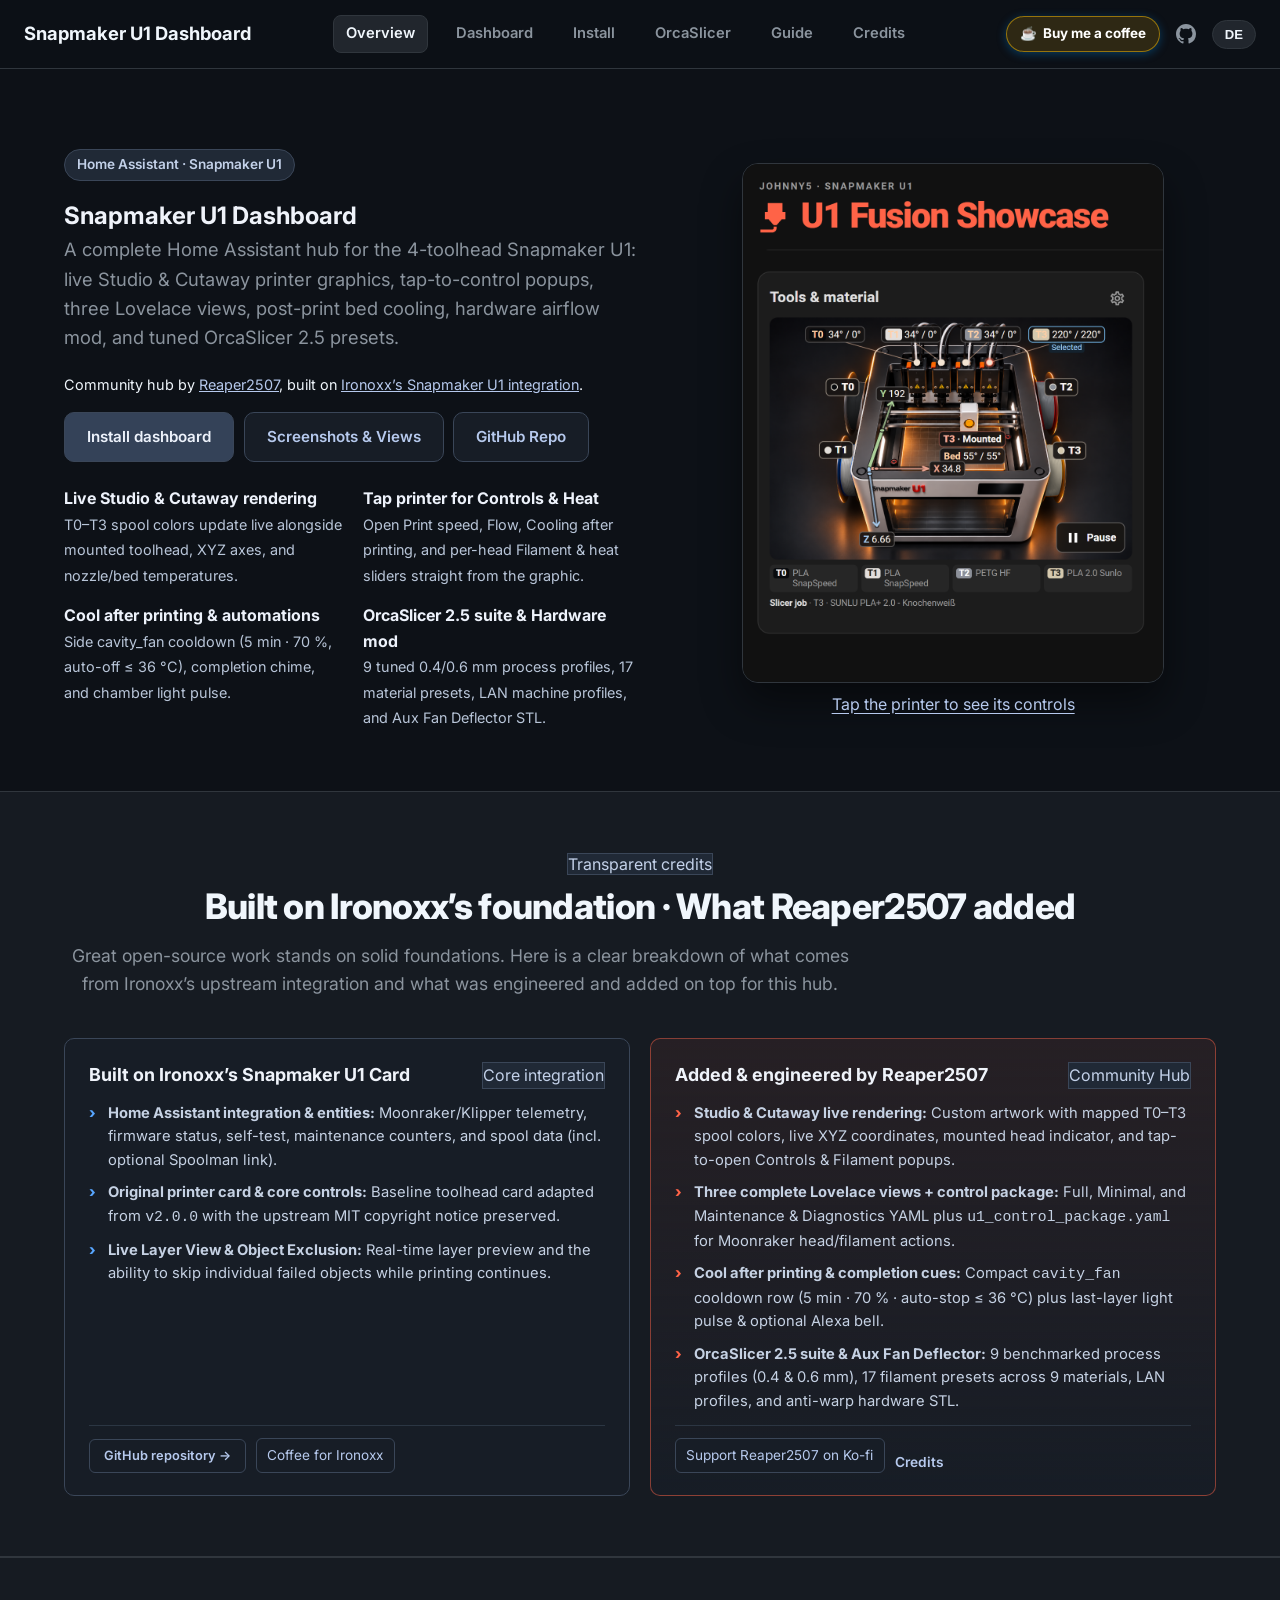
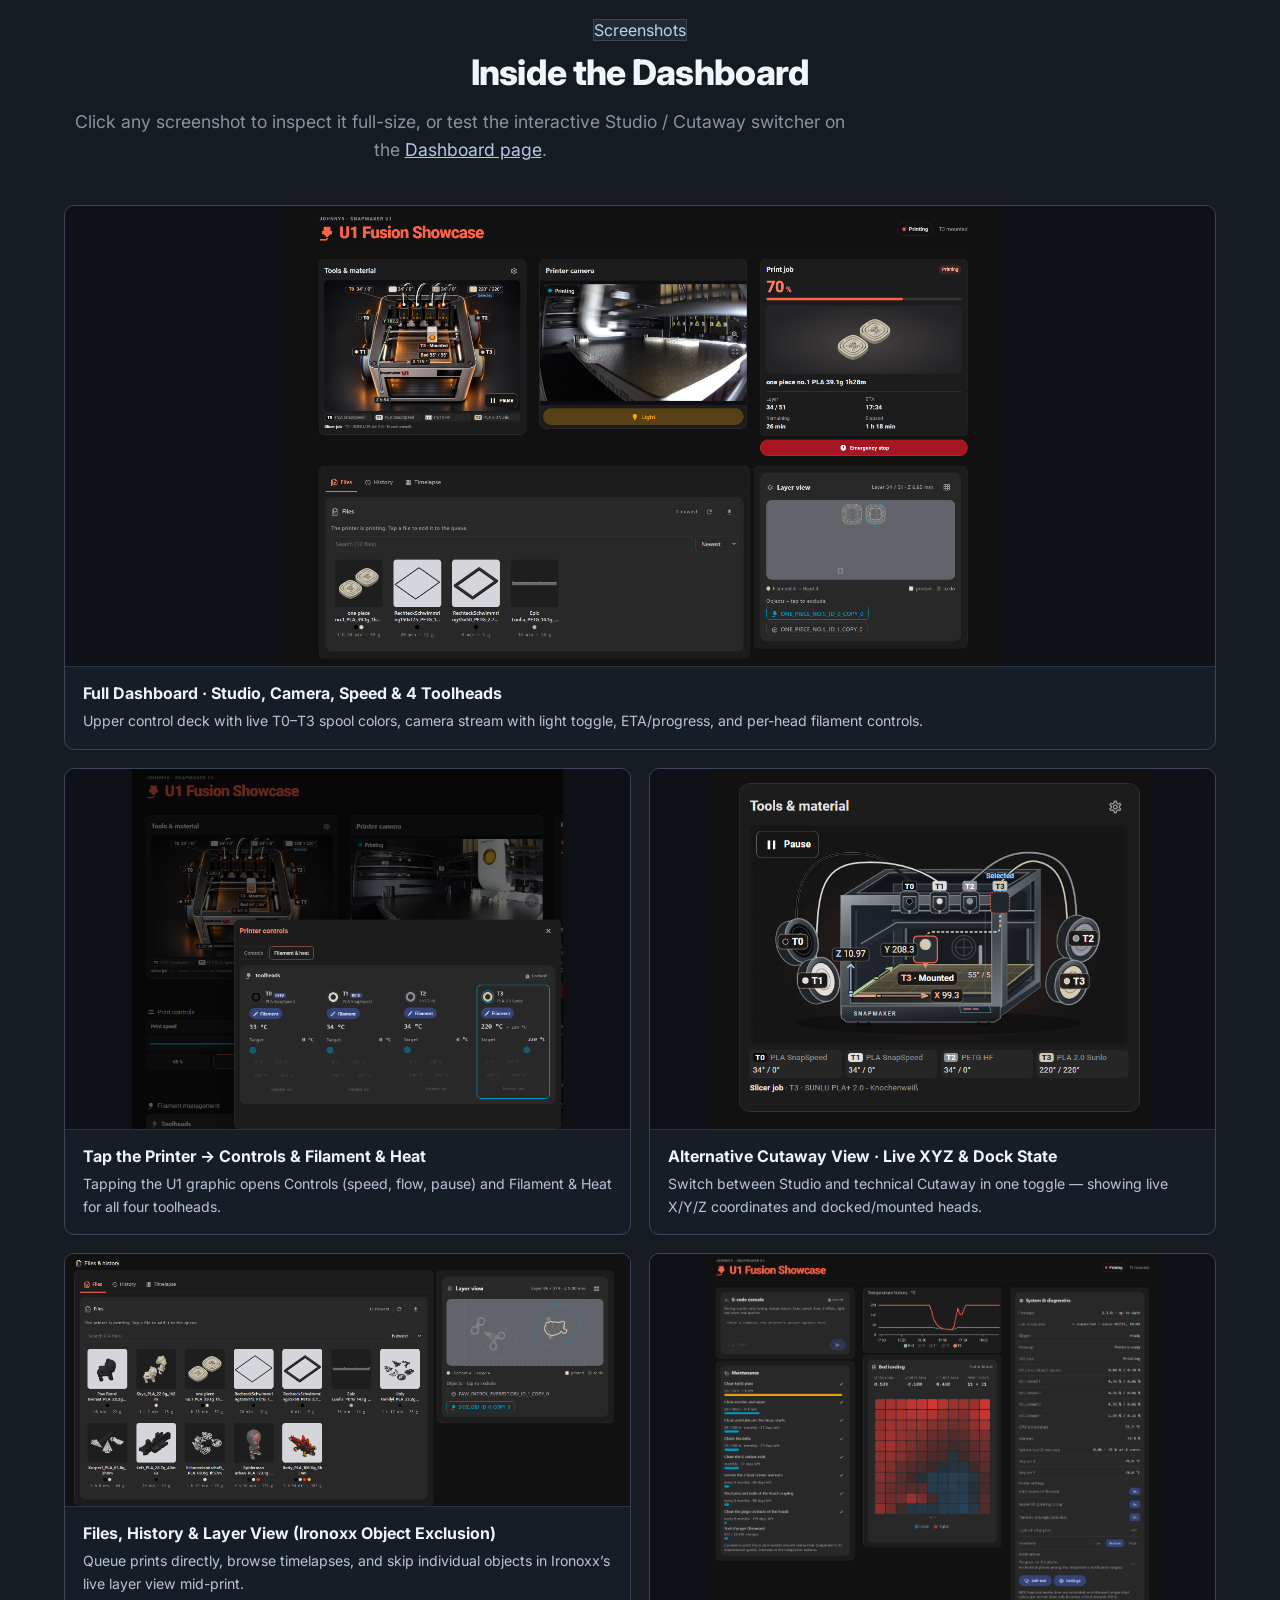
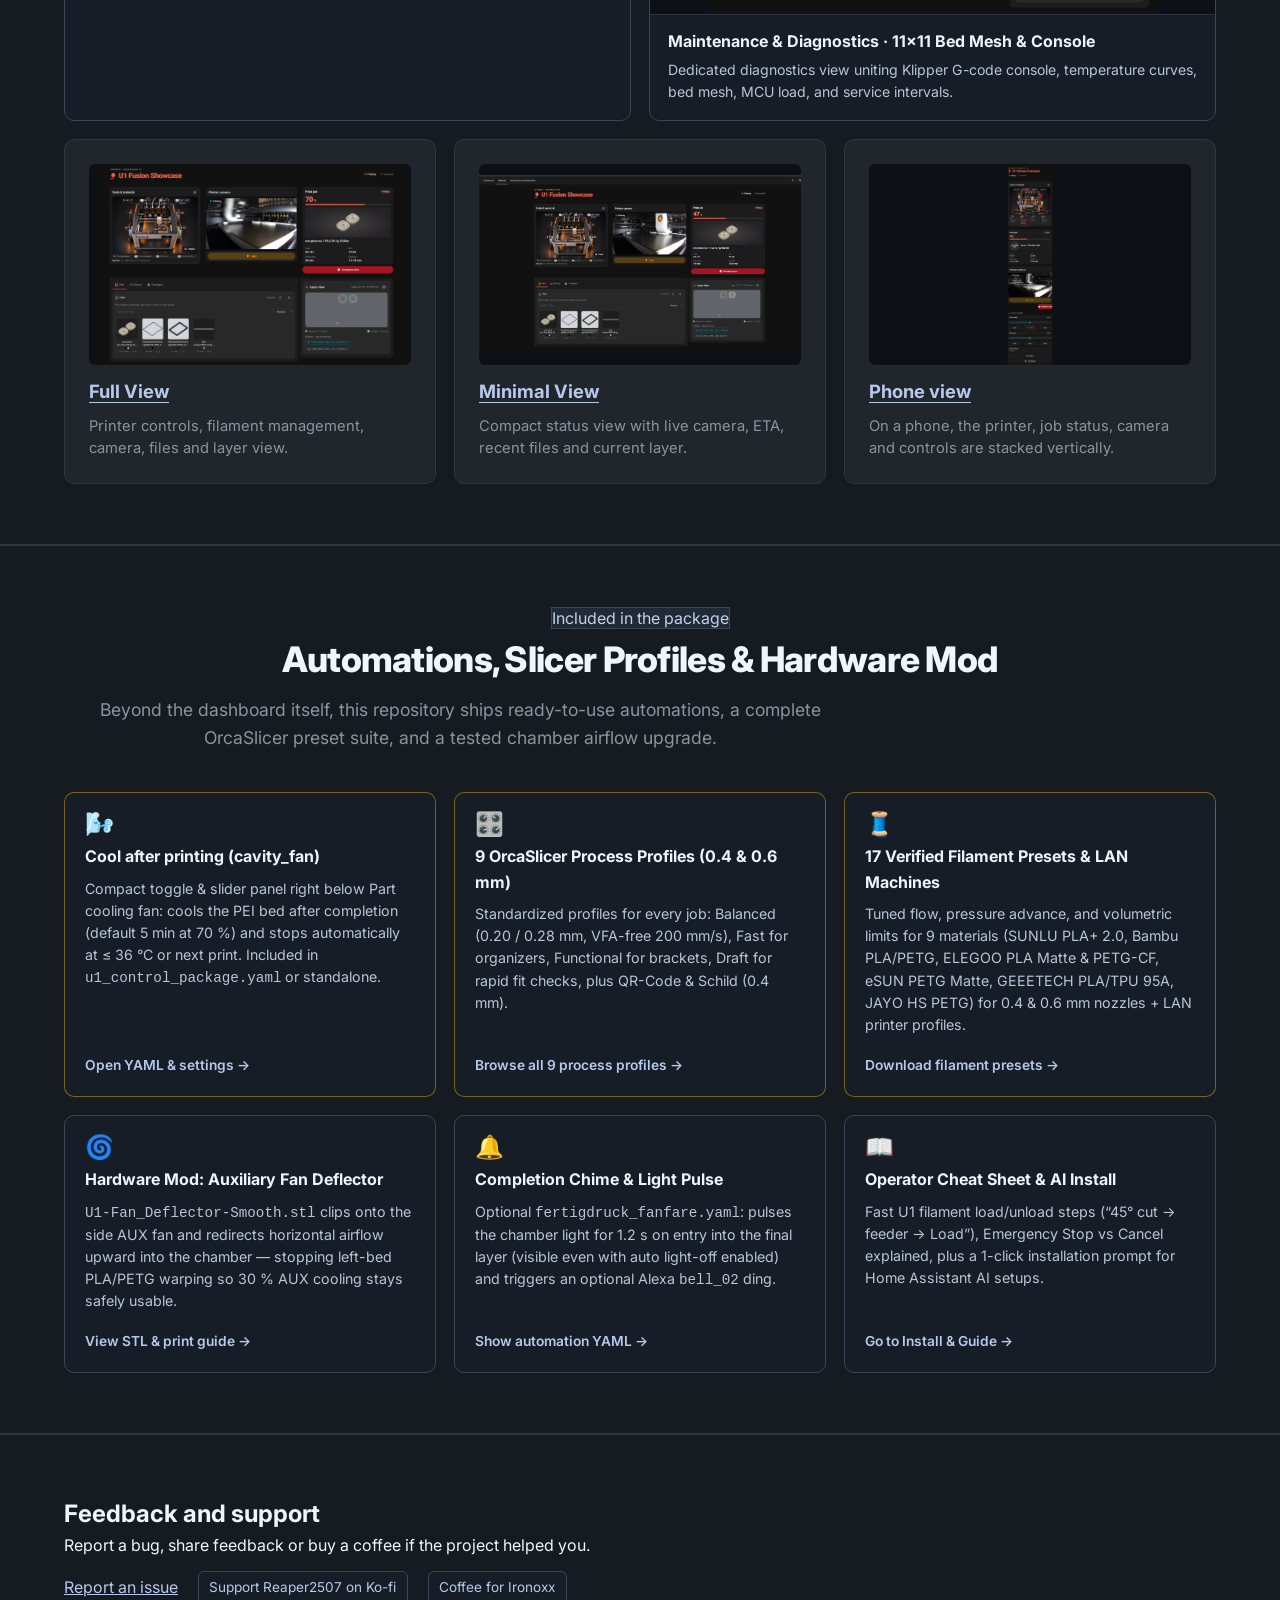
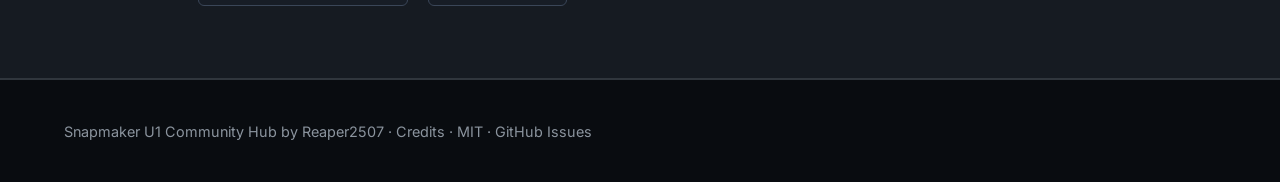
==== docs/index.html @ c051e8d6 "feat(docs): overhaul showcase, prominent Ko-fi header, Ironoxx vs Reaper2507 split and fix OrcaSlice" ====
<!DOCTYPE html>
<html lang="en">
<head>
  <meta charset="UTF-8">
  <meta name="viewport" content="width=device-width, initial-scale=1.0">
  <meta name="google-site-verification" content="NvLJe6eNjYcZNBBzv1bfcO8AF1uNBAiEAWJ6OWgPJjo" />
  <title data-i18n="page-index">Snapmaker U1 Dashboard for Home Assistant · Reaper2507 (snapmaker-u1-homeassistant)</title>
  <meta name="description" content="Snapmaker U1 Home Assistant dashboard, live toolhead telemetry, Cool After Printing, Aux Fan Deflector, installation guide, and tuned OrcaSlicer profiles by Reaper2507 (snapmaker-u1-homeassistant).">
  <meta name="author" content="Reaper2507">
  <link rel="canonical" href="https://reaper2507.github.io/snapmaker-u1-homeassistant/">
  <meta property="og:type" content="website">
  <meta property="og:site_name" content="snapmaker-u1-homeassistant · Reaper2507">
  <meta property="og:title" content="Snapmaker U1 Dashboard for Home Assistant · Reaper2507">
  <meta property="og:description" content="Snapmaker U1 Home Assistant Community Hub by Reaper2507: Studio &amp; Cutaway live rendering, 3 Lovelace views, post-print bed cooling, hardware mod, and 26 tuned OrcaSlicer presets.">
  <meta property="og:url" content="https://reaper2507.github.io/snapmaker-u1-homeassistant/">
  <meta property="og:image" content="https://reaper2507.github.io/snapmaker-u1-homeassistant/assets/studio-dashboard.png">
  <script type="application/ld+json">
  {
    "@context": "https://schema.org",
    "@type": "SoftwareSourceCode",
    "name": "snapmaker-u1-homeassistant",
    "alternateName": "Snapmaker U1 Dashboard for Home Assistant",
    "description": "Snapmaker U1 Home Assistant Community Hub featuring a multi-toolhead dashboard, live telemetry, post-print bed cooling, hardware mod, and tuned OrcaSlicer profiles.",
    "url": "https://reaper2507.github.io/snapmaker-u1-homeassistant/",
    "codeRepository": "https://github.com/Reaper2507/snapmaker-u1-homeassistant",
    "license": "https://github.com/Reaper2507/snapmaker-u1-homeassistant/blob/main/LICENSE",
    "author": {
      "@type": "Person",
      "name": "Reaper2507",
      "url": "https://github.com/Reaper2507"
    },
    "keywords": ["Snapmaker U1", "Home Assistant", "Reaper2507", "snapmaker-u1-homeassistant", "OrcaSlicer", "Lovelace", "Cool After Printing"]
  }
  </script>
  <link rel="stylesheet" href="styles.css?v=20261111_01">
  <link rel="preconnect" href="https://fonts.googleapis.com">
  <link rel="preconnect" href="https://fonts.gstatic.com" crossorigin>
  <link href="https://fonts.googleapis.com/css2?family=Inter:wght@400;500;600;700;800&family=JetBrains+Mono:wght@400;600&display=swap" rel="stylesheet">
</head>
<body>
  <a href="#main-content" class="skip-link" data-i18n="skip-main">Skip to content</a>

  <header class="site-header">
    <div class="container header-container">
      <a href="index.html" class="brand">
        <span class="brand-text">Snapmaker U1 Dashboard</span>
      </a>
      <nav class="nav-links" aria-label="Main navigation">
        <a href="index.html" class="nav-link active" data-i18n="nav-home" aria-current="page">Overview</a>
        <a href="homeassistant.html" class="nav-link" data-i18n="nav-ha">Dashboard</a>
        <a href="install.html" class="nav-link" data-i18n="nav-install">Install</a>
        <a href="orcaslicer.html" class="nav-link" data-i18n="nav-orcaslicer">OrcaSlicer</a>
        <a href="guide.html" class="nav-link" data-i18n="nav-guide">Guide</a>
        <a href="credits.html" class="nav-link" data-i18n="nav-credits">Credits</a>
      </nav>
      <div class="header-actions">
        <a href="https://ko-fi.com/Reaper2507" target="_blank" rel="noopener noreferrer" class="header-coffee-btn" title="Support Reaper2507 on Ko-fi">
          <span aria-hidden="true">☕</span>
          <span data-i18n="header-coffee">Buy me a coffee</span>
        </a>
        <a href="https://github.com/Reaper2507/snapmaker-u1-homeassistant" target="_blank" rel="noopener noreferrer" class="github-link" aria-label="GitHub repository" title="GitHub Repo">
          <svg width="20" height="20" viewBox="0 0 24 24" fill="currentColor"><path d="M12 0C5.37 0 0 5.37 0 12c0 5.31 3.435 9.795 8.205 11.385.6.105.825-.255.825-.57 0-.285-.015-1.23-.015-2.235-3.015.555-3.795-.735-4.035-1.41-.135-.345-.72-1.41-1.23-1.695-.42-.225-1.02-.78-.015-.795.945-.015 1.62.87 1.845 1.23 1.08 1.815 2.805 1.305 3.495.99.105-.78.42-1.305.765-1.605-2.67-.3-5.46-1.335-5.46-5.925 0-1.305.465-2.385 1.23-3.225-.12-.3-.54-1.53.12-3.18 0 0 1.005-.315 3.3 1.23.96-.27 1.98-.405 3-.405s2.04.135 3 .405c2.295-1.56 3.3-1.23 3.3-1.23.66 1.65.24 2.88.12 3.18.765.84 1.23 1.905 1.23 3.225 0 4.605-2.805 5.625-5.475 5.925.435.375.81 1.095.81 2.22 0 1.605-.015 2.895-.015 3.3 0 .315.225.69.825.57A12.02 12.02 0 0024 12c0-6.63-5.37-12-12-12z"/></svg>
        </a>
        <button type="button" id="lang-toggle" aria-label="Auf Deutsch wechseln" class="lang-switch-btn" title="Sprache wechseln / Switch Language">
          <span id="current-lang-text">DE</span>
        </button>
      </div>
    </div>
  </header>

  <main id="main-content" tabindex="-1">

    <!-- Compact Hub Hero -->
    <section class="hero-section">
      <div class="container hero-container">
        <div class="hero-content">
          <div class="pill-badge" data-i18n="hero-badge">Home Assistant · Snapmaker U1</div>
          <h1 data-i18n="hero-title-hub">Snapmaker U1 Dashboard</h1>
          <p class="hero-lead" data-i18n="hero-lead-hub">A complete Home Assistant hub for the 4-toolhead Snapmaker U1: live Studio &amp; Cutaway printer graphics, tap-to-control popups, three Lovelace views, post-print bed cooling, hardware airflow mod, and tuned OrcaSlicer 2.5 presets.</p>
          <p class="dashboard-credit" data-i18n="main-credit">Community hub by <a href="https://github.com/Reaper2507" target="_blank" rel="noopener noreferrer">Reaper2507</a>, built on <a href="https://github.com/Ironoxx/ha-snapmaker-u1-card" target="_blank" rel="noopener noreferrer">Ironoxx’s Snapmaker U1 integration</a>.</p>
          <div class="hero-actions">
            <a data-i18n="install-cta" href="install.html" class="btn btn-primary">Install dashboard</a>
            <a data-i18n="dash-cta" href="#showcase" class="btn btn-secondary">Screenshots &amp; Views</a>
            <a href="https://github.com/Reaper2507/snapmaker-u1-homeassistant" target="_blank" rel="noopener noreferrer" class="btn btn-secondary">GitHub Repo</a>
          </div>
        </div>

        <div class="hero-image">
          <a href="assets/printer-controls.png" class="controls-preview-trigger" aria-haspopup="dialog">
            <img src="assets/studio-card.png" alt="Studio view of the Snapmaker U1 showing the four filament spool positions, tool temperatures and axes" class="preview-card studio-hero-card">
            <span data-i18n="controls-preview-open" class="controls-preview-label">Tap the printer to see its controls</span>
          </a>
        </div>

        <ul class="hero-features" aria-label="Dashboard highlights">
          <li>
            <strong data-i18n="home-feature-filament-title">Live Studio &amp; Cutaway rendering</strong>
            <span data-i18n="home-feature-filament-desc">T0–T3 spool colors update live alongside mounted toolhead, XYZ axes, and nozzle/bed temperatures.</span>
          </li>
          <li>
            <strong data-i18n="home-feature-heat-title">Tap printer for Controls &amp; Heat</strong>
            <span data-i18n="home-feature-heat-desc">Open Print speed, Flow, Cooling after printing, and per-head Filament &amp; heat sliders straight from the graphic.</span>
          </li>
          <li>
            <strong data-i18n="home-feature-printing-title">Cool after printing &amp; automations</strong>
            <span data-i18n="home-feature-printing-desc">Side cavity_fan cooldown (5 min · 70 %, auto-off ≤ 36 °C), completion chime, and chamber light pulse.</span>
          </li>
          <li>
            <strong data-i18n="home-feature-maintenance-title">OrcaSlicer 2.5 suite &amp; Hardware mod</strong>
            <span data-i18n="home-feature-maintenance-desc">9 tuned 0.4/0.6 mm process profiles, 17 material presets, LAN machine profiles, and Aux Fan Deflector STL.</span>
          </li>
        </ul>
      </div>
    </section>

    <!-- Clear Credit Split: Built on Ironoxx vs What I Added -->
    <section class="features-section" id="built-on">
      <div class="container">
        <div class="section-header">
          <span class="badge-tag" data-i18n="split-badge">Transparent credits</span>
          <h2 data-i18n="split-title">Built on Ironoxx’s foundation · What Reaper2507 added</h2>
          <p class="section-intro" data-i18n="split-intro">Great open-source work stands on solid foundations. Here is a clear breakdown of what comes from Ironoxx’s upstream integration and what was engineered and added on top for this hub.</p>
        </div>

        <div class="split-credit-grid">
          <!-- Left: Ironoxx -->
          <article class="split-card ironoxx-card">
            <div class="split-card-header">
              <h3 data-i18n="split-iron-title">Built on Ironoxx’s Snapmaker U1 Card</h3>
              <span class="badge-tag" data-i18n="credit-primary">Core integration</span>
            </div>
            <ul class="split-list">
              <li data-i18n="split-iron-1"><strong>Home Assistant integration &amp; entities:</strong> Moonraker/Klipper telemetry, firmware status, self-test, maintenance counters, and spool data (incl. optional Spoolman link).</li>
              <li data-i18n="split-iron-2"><strong>Original printer card &amp; core controls:</strong> Baseline toolhead card adapted from <code>v2.0.0</code> with the upstream MIT copyright notice preserved.</li>
              <li data-i18n="split-iron-3"><strong>Live Layer View &amp; Object Exclusion:</strong> Real-time layer preview and the ability to skip individual failed objects while printing continues.</li>
            </ul>
            <div class="split-card-actions">
              <a href="https://github.com/Ironoxx/ha-snapmaker-u1-card" target="_blank" rel="noopener noreferrer" class="btn btn-secondary btn-sm" data-i18n="link-repo">GitHub repository →</a>
              <a href="https://ko-fi.com/ironoxx" target="_blank" rel="noopener noreferrer" class="coffee-link" data-i18n="coffee-ironoxx">☕ Coffee for Ironoxx</a>
            </div>
          </article>

          <!-- Right: Reaper2507 -->
          <article class="split-card reaper-card">
            <div class="split-card-header">
              <h3 data-i18n="split-reaper-title">Added &amp; engineered by Reaper2507</h3>
              <span class="badge-tag" data-i18n="split-reaper-badge">Community Hub</span>
            </div>
            <ul class="split-list">
              <li data-i18n="split-reaper-1"><strong>Studio &amp; Cutaway live rendering:</strong> Custom artwork with mapped T0–T3 spool colors, live XYZ coordinates, mounted head indicator, and tap-to-open Controls &amp; Filament popups.</li>
              <li data-i18n="split-reaper-2"><strong>Three complete Lovelace views + control package:</strong> Full, Minimal, and Maintenance &amp; Diagnostics YAML plus <code>u1_control_package.yaml</code> for Moonraker head/filament actions.</li>
              <li data-i18n="split-reaper-3"><strong>Cool after printing &amp; completion cues:</strong> Compact <code>cavity_fan</code> cooldown row (5 min · 70 % · auto-stop ≤ 36 °C) plus last-layer light pulse &amp; optional Alexa bell.</li>
              <li data-i18n="split-reaper-4"><strong>OrcaSlicer 2.5 suite &amp; Aux Fan Deflector:</strong> 9 benchmarked process profiles (0.4 &amp; 0.6 mm), 17 filament presets across 9 materials, LAN profiles, and anti-warp hardware STL.</li>
            </ul>
            <div class="split-card-actions">
              <a href="https://ko-fi.com/Reaper2507" target="_blank" rel="noopener noreferrer" class="coffee-link" data-i18n="coffee-maintainer">☕ Support Reaper2507 on Ko-fi</a>
              <a href="credits.html" class="extra-card-link" data-i18n="nav-credits">Full credits →</a>
            </div>
          </article>
        </div>
      </div>
    </section>

    <!-- Visual Showcase Gallery (click any image to zoom) -->
    <section class="features-section" id="showcase">
      <div class="container">
        <div class="section-header">
          <span class="badge-tag" data-i18n="gallery-badge">Screenshots</span>
          <h2 data-i18n="showcase-title">Inside the Dashboard</h2>
          <p class="section-intro" data-i18n="showcase-intro">Click any screenshot to inspect it full-size, or test the interactive Studio / Cutaway switcher on the <a href="homeassistant.html#telemetry">Dashboard page</a>.</p>
        </div>

        <div class="showcase-grid">
          <!-- Wide Full Dashboard -->
          <article class="showcase-card showcase-wide">
            <button type="button" class="showcase-thumb-btn" data-lightbox-src="assets/studio-dashboard.png" data-lightbox-title="Full Studio Dashboard" data-i18n-title="sc-full-title">
              <img src="assets/studio-dashboard.png" alt="Full Snapmaker U1 Home Assistant dashboard showing Studio view, camera, progress, speed/flow and all 4 toolheads" loading="lazy">
            </button>
            <div class="showcase-card-body">
              <h3 data-i18n="sc-full-title">Full Dashboard · Studio, Camera, Speed &amp; 4 Toolheads</h3>
              <p data-i18n="sc-full-desc">Upper control deck with live T0–T3 spool colors, camera stream with light toggle, ETA/progress, and per-head filament controls.</p>
            </div>
          </article>

          <!-- Tap Printer: Filament & Heat Popup -->
          <article class="showcase-card">
            <button type="button" class="showcase-thumb-btn" data-lightbox-src="assets/printer-controls-filament-heat.png" data-lightbox-title="Filament &amp; Heat popup">
              <img src="assets/printer-controls-filament-heat.png" alt="Filament and heat dialog opened by tapping the printer card" loading="lazy">
            </button>
            <div class="showcase-card-body">
              <h3 data-i18n="sc-heat-title">Tap the Printer → Controls &amp; Filament &amp; Heat</h3>
              <p data-i18n="sc-heat-desc">Tapping the U1 graphic opens Controls (speed, flow, pause) and Filament &amp; Heat for all four toolheads.</p>
            </div>
          </article>

          <!-- Cutaway Live Mode -->
          <article class="showcase-card">
            <button type="button" class="showcase-thumb-btn" data-lightbox-src="assets/tools-material-cutaway-printing.png" data-lightbox-title="Cutaway live axes mode">
              <img src="assets/tools-material-cutaway-printing.png" alt="Cutaway telemetry mode with wireframe axes X, Y, Z and mounted T3 indicator" loading="lazy">
            </button>
            <div class="showcase-card-body">
              <h3 data-i18n="sc-cutaway-title">Alternative Cutaway View · Live XYZ &amp; Dock State</h3>
              <p data-i18n="sc-cutaway-desc">Switch between Studio and technical Cutaway in one toggle — showing live X/Y/Z coordinates and docked/mounted heads.</p>
            </div>
          </article>

          <!-- Files & Layer View -->
          <article class="showcase-card">
            <button type="button" class="showcase-thumb-btn" data-lightbox-src="assets/dashboard-full-files.png" data-lightbox-title="Files, History &amp; Object Exclusion">
              <img src="assets/dashboard-full-files.png" alt="Lower dashboard showing print files, history, timelapse and Ironoxx layer view with object exclusion" loading="lazy">
            </button>
            <div class="showcase-card-body">
              <h3 data-i18n="sc-files-title">Files, History &amp; Layer View (Ironoxx Object Exclusion)</h3>
              <p data-i18n="sc-files-desc">Queue prints directly, browse timelapses, and skip individual objects in Ironoxx’s live layer view mid-print.</p>
            </div>
          </article>

          <!-- Maintenance & Bed Mesh -->
          <article class="showcase-card">
            <button type="button" class="showcase-thumb-btn" data-lightbox-src="assets/maintenance-detail.png" data-lightbox-title="Maintenance &amp; Diagnostics View">
              <img src="assets/maintenance-detail.png" alt="Maintenance view with 11x11 bed leveling mesh, Klipper console, temperature history and service intervals" loading="lazy">
            </button>
            <div class="showcase-card-body">
              <h3 data-i18n="sc-maint-title">Maintenance &amp; Diagnostics · 11×11 Bed Mesh &amp; Console</h3>
              <p data-i18n="sc-maint-desc">Dedicated diagnostics view uniting Klipper G-code console, temperature curves, bed mesh, MCU load, and service intervals.</p>
            </div>
          </article>
        </div>

        <!-- 3 Views quick row -->
        <div class="views-grid-3">
          <article class="feature-card">
            <a class="dashboard-view-link" href="homeassistant.html#showcase">
              <img src="assets/studio-dashboard.png" alt="Full dashboard view" loading="lazy">
              <h3 data-i18n="home-view-dashboard">Full View</h3>
            </a>
            <p data-i18n="home-view-dashboard-desc">Printer controls, filament management, camera, files and layer view.</p>
          </article>
          <article class="feature-card">
            <a class="dashboard-view-link" href="homeassistant.html?view=minimal#showcase">
              <img src="assets/minimal-printing.png" alt="Minimal dashboard view" loading="lazy">
              <h3 data-i18n="home-view-minimal">Minimal View</h3>
            </a>
            <p data-i18n="home-view-minimal-desc">Compact status view with live camera, ETA, recent files and current layer.</p>
          </article>
          <article class="feature-card">
            <a class="dashboard-view-link" href="homeassistant.html?view=mobile#showcase">
              <img src="assets/dashboard-mobile.jpg" alt="Mobile layout" loading="lazy">
              <h3 data-i18n="tab-mobile">Phone View</h3>
            </a>
            <p data-i18n="gallery-phone-note">Clean vertical stack for checking progress and pausing on the go.</p>
          </article>
        </div>
      </div>
    </section>

    <!-- Everything Included in the Hub (Reaper2507 Additions Showcase) -->
    <section class="features-section" id="extras">
      <div class="container">
        <div class="section-header">
          <span class="badge-tag" data-i18n="extras-badge">Included in the package</span>
          <h2 data-i18n="extras-title">Automations, Slicer Profiles &amp; Hardware Mod</h2>
          <p class="section-intro" data-i18n="extras-intro">Beyond the dashboard itself, this repository ships ready-to-use automations, a complete OrcaSlicer preset suite, and a tested chamber airflow upgrade.</p>
        </div>

        <div class="extras-showcase-grid">
          <article class="extra-feature-card extra-highlight">
            <div class="extra-card-icon">🌬️</div>
            <h3 data-i18n="ex-cool-title">Cool after printing (cavity_fan)</h3>
            <p data-i18n="ex-cool-desc">Compact toggle &amp; slider panel right below Part cooling fan: cools the PEI bed after completion (default 5 min at 70 %) and stops automatically at ≤ 36 °C or next print. Included in <code>u1_control_package.yaml</code> or standalone.</p>
            <a class="extra-card-link" href="homeassistant.html#cooling" data-i18n="ex-cool-link">Open YAML &amp; settings →</a>
          </article>

          <article class="extra-feature-card extra-highlight">
            <div class="extra-card-icon">🎛️</div>
            <h3 data-i18n="ex-proc-title">9 OrcaSlicer Process Profiles (0.4 &amp; 0.6 mm)</h3>
            <p data-i18n="ex-proc-desc">Standardized profiles for every job: Balanced (0.20 / 0.28 mm, VFA-free 200 mm/s), Fast for organizers, Functional for brackets, Draft for rapid fit checks, plus QR-Code &amp; Schild (0.4 mm).</p>
            <a class="extra-card-link" href="orcaslicer.html#process-profiles" data-i18n="ex-proc-link">Browse all 9 process profiles →</a>
          </article>

          <article class="extra-feature-card extra-highlight">
            <div class="extra-card-icon">🧵</div>
            <h3 data-i18n="ex-fil-title">17 Verified Filament Presets &amp; LAN Machines</h3>
            <p data-i18n="ex-fil-desc">Tuned flow, pressure advance, and volumetric limits for 9 materials (SUNLU PLA+ 2.0, Bambu PLA/PETG, ELEGOO PLA Matte &amp; PETG-CF, eSUN PETG Matte, GEEETECH PLA/TPU 95A, JAYO HS PETG) for 0.4 &amp; 0.6 mm nozzles + LAN printer profiles.</p>
            <a class="extra-card-link" href="orcaslicer.html#filaments" data-i18n="ex-fil-link">Download filament presets →</a>
          </article>

          <article class="extra-feature-card">
            <div class="extra-card-icon">🌀</div>
            <h3 data-i18n="ex-mod-title">Hardware Mod: Auxiliary Fan Deflector</h3>
            <p data-i18n="ex-mod-desc"><code>U1-Fan_Deflector-Smooth.stl</code> clips onto the side AUX fan and redirects horizontal airflow upward into the chamber — stopping left-bed PLA/PETG warping so 30 % AUX cooling stays safely usable.</p>
            <a class="extra-card-link" href="https://github.com/Reaper2507/snapmaker-u1-homeassistant/tree/main/hardware/aux-fan-deflector" target="_blank" rel="noopener noreferrer" data-i18n="ex-mod-link">View STL &amp; print guide →</a>
          </article>

          <article class="extra-feature-card">
            <div class="extra-card-icon">🔔</div>
            <h3 data-i18n="ex-bell-title">Completion Chime &amp; Light Pulse</h3>
            <p data-i18n="ex-bell-desc">Optional <code>fertigdruck_fanfare.yaml</code>: pulses the chamber light for 1.2 s on entry into the final layer (visible even with auto light-off enabled) and triggers an optional Alexa <code>bell_02</code> ding.</p>
            <a class="extra-card-link" href="homeassistant.html#fanfare" data-i18n="ex-bell-link">Show automation YAML →</a>
          </article>

          <article class="extra-feature-card">
            <div class="extra-card-icon">📖</div>
            <h3 data-i18n="ex-guide-title">Operator Cheat Sheet &amp; AI Install</h3>
            <p data-i18n="ex-guide-desc">Fast U1 filament load/unload steps (“45° cut → feeder → Load”), Emergency Stop vs Cancel explained, plus a 1-click installation prompt for Home Assistant AI setups.</p>
            <a class="extra-card-link" href="install.html" data-i18n="ex-guide-link">Go to Install &amp; Guide →</a>
          </article>
        </div>
      </div>
    </section>

    <!-- Feedback & Support -->
    <section class="features-section" id="support">
      <div class="container">
        <h2 data-i18n="support-title">Feedback and support</h2>
        <p data-i18n="support-note">Report a bug, share feedback or buy a coffee if the dashboard or presets saved you time.</p>
        <p class="extra-links">
          <a data-i18n="feedback" href="https://github.com/Reaper2507/snapmaker-u1-homeassistant/issues" target="_blank" rel="noopener noreferrer">Report an issue</a>
          <a class="coffee-link" href="https://ko-fi.com/Reaper2507" target="_blank" rel="noopener noreferrer" data-i18n="coffee-maintainer">☕ Support Reaper2507 on Ko-fi</a>
          <a class="coffee-link" href="https://ko-fi.com/ironoxx" target="_blank" rel="noopener noreferrer" data-i18n="coffee-ironoxx">☕ Coffee for Ironoxx</a>
        </p>
      </div>
    </section>

    <!-- Printer Controls Preview Dialog -->
    <dialog class="controls-preview-dialog" id="controls-preview-dialog" aria-labelledby="controls-preview-title">
      <div class="controls-preview-header">
        <h2 data-i18n="controls-preview-title" id="controls-preview-title">Printer controls</h2>
        <form method="dialog"><button data-i18n="controls-preview-close" class="btn btn-secondary btn-sm">Close</button></form>
      </div>
      <p data-i18n="controls-preview-caption">Screenshot from Home Assistant. Tapping the printer card opens Controls and Filament &amp; heat.</p>
      <img src="assets/printer-controls.png" alt="Printer controls dialog showing print speed, flow and motion locked during printing" loading="lazy">
    </dialog>

    <!-- Generic Screenshot Lightbox Dialog -->
    <dialog class="controls-preview-dialog" id="image-lightbox-dialog" aria-labelledby="image-lightbox-title">
      <div class="controls-preview-header">
        <h2 id="image-lightbox-title">Screenshot</h2>
        <form method="dialog"><button data-i18n="controls-preview-close" class="btn btn-secondary btn-sm">Close</button></form>
      </div>
      <img id="image-lightbox-img" src="" alt="" style="margin-top: 10px;">
    </dialog>
  </main>

  <footer class="site-footer">
    <div class="container footer-content">
      <p>Snapmaker U1 Community Hub by <a href="https://github.com/Reaper2507">Reaper2507</a> · <a href="credits.html" data-i18n="nav-credits">Credits</a> · <a href="https://github.com/Reaper2507/snapmaker-u1-homeassistant/blob/main/LICENSE">MIT</a> · <a href="https://github.com/Reaper2507/snapmaker-u1-homeassistant/issues">GitHub Issues</a></p>
    </div>
  </footer>

  <script src="app.js?v=20261111_01"></script>
</body>
</html>
---- docs/styles.css ----
:root {
  --bg-color: #0d1117;
  --bg-surface: #161b22;
  --bg-card: #21262d;
  --bg-card-hover: #292f39;
  --border-color: #30363d;
  --text-main: #f0f6fc;
  --text-muted: #8b949e;
  --accent-primary: #ff6347;
  --accent-primary-hover: #ff7860;
  --accent-coffee: #ffc107;
  --accent-coffee-hover: #ffca2c;
  --accent-blue: #58a6ff;
  --radius-sm: 6px;
  --radius-md: 10px;
  --radius-lg: 16px;
  --font-sans: 'Inter', -apple-system, BlinkMacSystemFont, "Segoe UI", Roboto, sans-serif;
  --font-mono: 'JetBrains Mono', Consolas, monospace;
}

* {
  box-sizing: border-box;
  margin: 0;
  padding: 0;
}

body {
  background-color: var(--bg-color);
  color: var(--text-main);
  font-family: var(--font-sans);
  line-height: 1.6;
  -webkit-font-smoothing: antialiased;
}

.container {
  max-width: 1200px;
  margin: 0 auto;
  padding: 0 24px;
}

/* Header */
/* Header / Top Navigation */
.site-header {
  position: sticky;
  top: 0;
  z-index: 1000;
  background-color: rgba(13, 17, 23, 0.95);
  backdrop-filter: blur(12px);
  -webkit-backdrop-filter: blur(12px);
  border-bottom: 1px solid #30363d;
  width: 100%;
}

.header-container {
  display: flex;
  align-items: center;
  justify-content: space-between;
  min-height: 68px;
  padding: 10px 24px;
  gap: 16px;
  max-width: 1300px;
  margin: 0 auto;
}

.brand {
  display: flex;
  align-items: center;
  gap: 10px;
  text-decoration: none;
  color: #f0f6fc;
  font-weight: 700;
  font-size: 1.15rem;
  white-space: nowrap !important;
  flex-shrink: 0;
}

.brand-badge {
  background: #ff6347;
  color: #fff;
  font-size: 0.78rem;
  font-weight: 800;
  padding: 3px 8px;
  border-radius: 6px;
  letter-spacing: 0.04em;
  white-space: nowrap !important;
}

.brand-text {
  white-space: nowrap !important;
  font-size: 1.15rem;
}

.nav-links {
  display: flex;
  align-items: center;
  gap: 16px;
  flex-wrap: nowrap;
}

.nav-link {
  color: #8b949e;
  text-decoration: none;
  font-size: 0.92rem;
  font-weight: 600;
  white-space: nowrap !important;
  padding: 6px 12px;
  border-radius: 8px;
  transition: all 0.2s ease;
}

.nav-link:hover {
  color: #f0f6fc;
  background: rgba(255, 255, 255, 0.06);
}

.nav-link.active {
  color: #f0f6fc;
  background: #21262d;
  border: 1px solid #30363d;
}

.github-link {
  display: flex;
  align-items: center;
  color: #8b949e;
  padding: 6px;
  border-radius: 6px;
  transition: color 0.2s ease;
  flex-shrink: 0;
}

.github-link:hover {
  color: #f0f6fc;
}

.lang-switch-btn {
  display: inline-flex;
  align-items: center;
  gap: 6px;
  background: #21262d;
  color: #f0f6fc;
  border: 1px solid #30363d;
  padding: 6px 12px;
  border-radius: 99px;
  font-size: 0.82rem;
  font-weight: 600;
  cursor: pointer;
  white-space: nowrap !important;
  flex-shrink: 0;
  transition: all 0.2s ease;
}

.lang-switch-btn:hover {
  background: #30363d;
  border-color: #58a6ff;
}

.header-coffee-slot {
  display: flex;
  align-items: center;
  flex-shrink: 0;
  margin-left: 6px;
}

.header-kofi-badge {
  display: inline-flex;
  align-items: center;
  transition: transform 0.15s ease, filter 0.15s ease;
  text-decoration: none;
}

.header-kofi-badge:hover {
  transform: translateY(-1px);
  filter: brightness(1.08);
}

.header-kofi-badge img {
  display: block;
  height: 28px;
  width: auto;
  border-radius: 6px;
}

.btn-header-coffee {
  display: inline-flex;
  align-items: center;
  gap: 8px;
  background: #72A4F2;
  color: #0d1117 !important;
  text-decoration: none;
  padding: 6px 14px;
  border-radius: 6px;
  font-size: 0.88rem;
  font-weight: 700;
  white-space: nowrap !important;
  transition: all 0.15s ease;
}

.btn-header-coffee:hover {
  transform: translateY(-1px);
  filter: brightness(1.08);
}

.coffee-cup-icon {
  font-size: 1.1rem;
  line-height: 1;
}

.coffee-text-short {
  display: none;
}

@media (max-width: 1100px) {
  .nav-links {
    gap: 10px;
  }
  .nav-link {
    font-size: 0.86rem;
    padding: 5px 8px;
  }
  .coffee-text-full {
    display: none;
  }
  .coffee-text-short {
    display: inline;
  }
}

@media (max-width: 768px) {
  .header-container {
    flex-wrap: wrap;
    gap: 12px;
    padding: 10px 16px;
  }
  .nav-links {
    width: 100%;
    justify-content: space-between;
    overflow-x: auto;
    padding-bottom: 4px;
  }
}


/* Hero */
.hero-section {
  padding: 80px 0 60px;
}

.hero-container {
  display: grid;
  grid-template-columns: 1.1fr 1fr;
  gap: 48px;
  align-items: center;
}

.pill-badge {
  display: inline-block;
  background: rgba(255, 99, 71, 0.12);
  color: var(--accent-primary);
  border: 1px solid rgba(255, 99, 71, 0.3);
  padding: 4px 12px;
  border-radius: 999px;
  font-size: 0.85rem;
  font-weight: 600;
  margin-bottom: 16px;
}

.hero-title {
  font-size: clamp(2.4rem, 4.5vw, 3.4rem);
  font-weight: 800;
  line-height: 1.15;
  letter-spacing: -0.03em;
  margin-bottom: 20px;
}

.gradient-text {
  background: linear-gradient(135deg, #ff6347, #ff9f43);
  -webkit-background-clip: text;
  -webkit-text-fill-color: transparent;
}

.hero-lead {
  font-size: 1.15rem;
  color: var(--text-muted);
  line-height: 1.6;
  margin-bottom: 32px;
}

.hero-actions {
  display: flex;
  flex-wrap: wrap;
  gap: 14px;
}

.btn {
  display: inline-flex;
  align-items: center;
  gap: 8px;
  padding: 12px 22px;
  border-radius: var(--radius-md);
  font-weight: 600;
  font-size: 0.95rem;
  text-decoration: none;
  cursor: pointer;
  transition: transform 0.15s, background-color 0.2s;
}

.btn:active {
  transform: scale(0.98);
}

.btn-primary {
  background-color: var(--accent-primary);
  color: #fff;
}

.btn-primary:hover {
  background-color: var(--accent-primary-hover);
}

.btn-secondary {
  background-color: var(--bg-card);
  color: var(--text-main);
  border: 1px solid var(--border-color);
}

.btn-secondary:hover {
  background-color: var(--bg-card-hover);
}

.btn-coffee {
  background-color: #0070ba;
  color: #fff;
}

.btn-coffee:hover {
  background-color: #005ea6;
}

.preview-card {
  width: 100%;
  border-radius: var(--radius-lg);
  border: 1px solid var(--border-color);
  box-shadow: 0 20px 40px rgba(0, 0, 0, 0.45);
}

/* Features */
.features-section {
  padding: 60px 0;
  border-top: 1px solid var(--border-color);
  border-bottom: 1px solid var(--border-color);
  background-color: var(--bg-surface);
}

.features-grid {
  display: grid;
  grid-template-columns: repeat(auto-fit, minmax(240px, 1fr));
  gap: 24px;
}

.feature-card {
  background: var(--bg-card);
  padding: 24px;
  border-radius: var(--radius-md);
  border: 1px solid var(--border-color);
}

.feature-icon {
  font-size: 1.8rem;
  margin-bottom: 12px;
}

.feature-card h3 {
  font-size: 1.15rem;
  margin-bottom: 8px;
  font-weight: 700;
}

.feature-card p {
  color: var(--text-muted);
  font-size: 0.92rem;
  line-height: 1.5;
}

/* Gallery / Showcase */
.gallery-section {
  padding: 80px 0;
}

.section-header {
  text-align: center;
  margin-bottom: 40px;
}

.section-header h2 {
  font-size: 2.2rem;
  font-weight: 800;
  letter-spacing: -0.02em;
  margin-bottom: 8px;
}

.section-header p {
  color: var(--text-muted);
  font-size: 1.1rem;
}

.gallery-tabs {
  display: flex;
  justify-content: center;
  flex-wrap: wrap;
  gap: 10px;
  margin-bottom: 30px;
}

.tab-btn {
  background: var(--bg-surface);
  color: var(--text-muted);
  border: 1px solid var(--border-color);
  padding: 10px 18px;
  border-radius: 999px;
  font-weight: 600;
  font-size: 0.9rem;
  cursor: pointer;
  transition: all 0.2s;
}

.tab-content {
  display: none;
}

.tab-content.active {
  display: block;
}

.showcase-frame {
  background: var(--bg-surface);
  border: 1px solid var(--border-color);
  border-radius: var(--radius-lg);
  padding: 16px;
  text-align: center;
  max-width: 1050px;
  margin: 0 auto;
}

.showcase-frame img {
  width: 100%;
  border-radius: var(--radius-md);
  box-shadow: 0 10px 30px rgba(0,0,0,0.3);
}

.mobile-frame {
  max-width: 440px;
}

.caption {
  margin-top: 16px;
  font-size: 0.95rem;
  color: var(--text-muted);
}

/* Slicer Section */
.slicer-section {
  padding: 80px 0;
  background-color: var(--bg-surface);
  border-top: 1px solid var(--border-color);
}

.table-responsive {
  overflow-x: auto;
  border-radius: var(--radius-md);
  border: 1px solid var(--border-color);
  background: var(--bg-card);
  margin-bottom: 30px;
}

.profile-table {
  width: 100%;
  border-collapse: collapse;
  text-align: left;
  font-size: 0.95rem;
}

.profile-table th, .profile-table td {
  padding: 16px 20px;
  border-bottom: 1px solid var(--border-color);
}

.profile-table th {
  background: rgba(0, 0, 0, 0.2);
  color: var(--text-muted);
  font-weight: 600;
}

.btn-sm {
  background: var(--bg-surface);
  color: var(--accent-blue);
  border: 1px solid var(--border-color);
  padding: 6px 14px;
  border-radius: var(--radius-sm);
  font-size: 0.8rem;
  font-weight: 600;
  text-decoration: none;
  display: inline-block;
  transition: background 0.2s;
}

.btn-sm:hover {
  background: var(--bg-card-hover);
  border-color: var(--accent-blue);
}

.callout-box {
  background: var(--bg-card);
  border-left: 4px solid var(--accent-blue);
  padding: 20px 24px;
  border-radius: 0 var(--radius-md) var(--radius-md) 0;
}

.callout-box h4 {
  font-size: 1.05rem;
  margin-bottom: 6px;
}

.callout-box p {
  color: var(--text-muted);
  font-size: 0.95rem;
  margin-bottom: 10px;
}

.callout-box code {
  background: #0d1117;
  padding: 4px 10px;
  border-radius: 4px;
  font-family: var(--font-mono);
  font-size: 0.85rem;
  color: var(--accent-primary);
}

/* Steps */
.install-section {
  padding: 80px 0;
}

.steps-container {
  display: flex;
  flex-direction: column;
  gap: 24px;
  max-width: 850px;
  margin: 0 auto;
}

.step-card {
  display: flex;
  gap: 20px;
  background: var(--bg-surface);
  padding: 24px 28px;
  border-radius: var(--radius-lg);
  border: 1px solid var(--border-color);
}

.step-number {
  flex-shrink: 0;
  width: 44px;
  height: 44px;
  border-radius: 50%;
  background: var(--accent-primary);
  color: #fff;
  font-weight: 800;
  font-size: 1.2rem;
  display: flex;
  align-items: center;
  justify-content: center;
}

.step-body h3 {
  font-size: 1.2rem;
  margin-bottom: 8px;
}

.step-body p {
  color: var(--text-muted);
  font-size: 0.95rem;
  margin-bottom: 14px;
}

.tag-list {
  display: flex;
  flex-wrap: wrap;
  gap: 8px;
  list-style: none;
}

.tag-list li code {
  background: var(--bg-card);
  padding: 5px 10px;
  border-radius: var(--radius-sm);
  font-family: var(--font-mono);
  font-size: 0.85rem;
  color: var(--accent-blue);
  border: 1px solid var(--border-color);
}

.code-pill-list {
  display: flex;
  flex-wrap: wrap;
  gap: 8px;
  margin-bottom: 12px;
}

.code-pill-list span code {
  background: var(--bg-card);
  padding: 5px 12px;
  border-radius: var(--radius-sm);
  font-family: var(--font-mono);
  font-size: 0.85rem;
  border: 1px solid var(--border-color);
}

.sub-text {
  font-size: 0.88rem !important;
  color: var(--text-muted);
}

details {
  background: var(--bg-card);
  border: 1px solid var(--border-color);
  border-radius: var(--radius-md);
  padding: 12px 18px;
  margin-top: 10px;
}

summary {
  cursor: pointer;
  font-weight: 600;
  color: var(--accent-blue);
  outline: none;
}

.details-content {
  margin-top: 14px;
  border-top: 1px solid var(--border-color);
  padding-top: 14px;
}

/* Coffee / Sponsor */
.coffee-section {
  padding: 80px 0;
  background: linear-gradient(180deg, var(--bg-surface) 0%, var(--bg-color) 100%);
  border-top: 1px solid var(--border-color);
  border-bottom: 1px solid var(--border-color);
}

.coffee-card {
  max-width: 680px;
  margin: 0 auto;
  text-align: center;
  background: #0d1117;
  border: 1px solid #30363d;
  padding: 32px 24px;
  border-radius: var(--radius-md);
}

.coffee-icon {
  display: none;
}

.coffee-card h2 {
  font-size: 1.5rem;
  font-weight: 700;
  margin-bottom: 8px;
  color: #f0f6fc;
}

.coffee-lead {
  font-size: 0.95rem;
  color: #8b949e;
  line-height: 1.6;
  margin-bottom: 20px;
}

.btn-coffee-large {
  display: inline-flex;
  align-items: center;
  gap: 8px;
  background: transparent;
  color: #f0f6fc;
  padding: 0;
  border-radius: 6px;
  text-decoration: none;
  transition: transform 0.15s ease, filter 0.15s ease;
}

.btn-coffee-large:hover {
  transform: translateY(-1px);
  filter: brightness(1.08);
}

.coffee-note {
  margin-top: 20px;
  font-size: 0.85rem;
  color: var(--text-muted);
  font-style: italic;
}

/* Credits */
.credits-section {
  padding: 80px 0;
}

.credits-grid {
  display: grid;
  grid-template-columns: repeat(auto-fit, minmax(280px, 1fr));
  gap: 24px;
}

.credit-item {
  background: var(--bg-surface);
  border: 1px solid var(--border-color);
  padding: 24px;
  border-radius: var(--radius-md);
}

.credit-item h4 {
  font-size: 1.1rem;
  margin-bottom: 8px;
}

.credit-item p {
  color: var(--text-muted);
  font-size: 0.9rem;
  line-height: 1.5;
  margin-bottom: 12px;
}

.credit-item a {
  color: var(--accent-blue);
  text-decoration: none;
  font-size: 0.85rem;
  font-weight: 600;
}

.credit-item a:hover {
  text-decoration: underline;
}

/* Footer */
.site-footer {
  border-top: 1px solid var(--border-color);
  padding: 40px 0;
  background: #090c10;
  font-size: 0.9rem;
  color: var(--text-muted);
}

.footer-content {
  display: flex;
  justify-content: space-between;
  align-items: center;
  flex-wrap: wrap;
  gap: 16px;
}

.footer-content a {
  color: var(--text-muted);
  text-decoration: none;
}

.footer-content a:hover {
  color: var(--text-main);
}

/* Responsive */
@media (max-width: 900px) {
  .hero-container {
    grid-template-columns: 1fr;
    text-align: center;
  }
  .hero-actions {
    justify-content: center;
  }
  .header-container {
    height: auto;
    padding: 16px 0;
    flex-direction: column;
    gap: 14px;
  }
}


/* Operator Guide & FAQ */
.guide-section {
  padding: 80px 0;
  border-top: 1px solid var(--border-color);
  background-color: var(--bg-surface);
}

.guide-grid {
  display: grid;
  grid-template-columns: repeat(auto-fit, minmax(320px, 1fr));
  gap: 28px;
  margin-bottom: 40px;
}

.guide-card {
  background: var(--bg-card);
  border: 1px solid var(--border-color);
  border-radius: var(--radius-lg);
  padding: 30px;
  position: relative;
  overflow: hidden;
}

.guide-card::before {
  content: '';
  position: absolute;
  top: 0;
  left: 0;
  right: 0;
  height: 4px;
  background: var(--accent-primary);
}

.guide-card.card-blue::before {
  background: var(--accent-blue);
}

.guide-card-header {
  display: flex;
  align-items: center;
  gap: 12px;
  margin-bottom: 16px;
}

.guide-card-header h3 {
  font-size: 1.35rem;
  font-weight: 700;
}

.guide-punchline {
  background: rgba(255, 99, 71, 0.1);
  color: var(--accent-primary);
  border-radius: var(--radius-sm);
  padding: 8px 12px;
  font-size: 0.9rem;
  font-weight: 600;
  margin-bottom: 20px;
  display: inline-block;
}

.card-blue .guide-punchline {
  background: rgba(88, 166, 255, 0.1);
  color: var(--accent-blue);
}

.guide-steps {
  display: flex;
  flex-direction: column;
  gap: 16px;
  margin-bottom: 22px;
}

.guide-step-item {
  display: flex;
  gap: 12px;
}

.guide-step-item strong {
  color: var(--text-main);
  min-width: 130px;
  flex-shrink: 0;
  font-size: 0.92rem;
}

.guide-step-item p {
  color: var(--text-muted);
  font-size: 0.92rem;
  line-height: 1.5;
}

.guide-pro-tip {
  background: var(--bg-surface);
  border: 1px solid var(--border-color);
  border-radius: var(--radius-md);
  padding: 14px 16px;
  font-size: 0.88rem;
  color: var(--text-muted);
  line-height: 1.5;
}

.guide-pro-tip strong {
  color: var(--accent-coffee);
}

.faq-container {
  max-width: 900px;
  margin: 0 auto;
  display: flex;
  flex-direction: column;
  gap: 12px;
}

.faq-container details {
  background: var(--bg-card);
  border: 1px solid var(--border-color);
  border-radius: var(--radius-md);
  padding: 14px 20px;
}

.faq-container summary {
  font-weight: 600;
  color: var(--text-main);
  font-size: 1rem;
  list-style: none;
  display: flex;
  justify-content: space-between;
  align-items: center;
}

.faq-container summary::-webkit-details-marker {
  display: none;
}

.faq-container summary::after {
  content: '＋';
  color: var(--accent-blue);
  font-size: 1.2rem;
  transition: transform 0.2s;
}

.faq-container details[open] summary::after {
  content: '－';
}

.faq-container .details-content {
  margin-top: 12px;
  padding-top: 12px;
  border-top: 1px solid var(--border-color);
  color: var(--text-muted);
  font-size: 0.94rem;
  line-height: 1.6;
}

/* Header Coffee CTA Button (Permanent Top Right) */
.header-coffee-btn {
  display: inline-flex;
  align-items: center;
  gap: 8px;
  background: linear-gradient(135deg, #0070ba 0%, #005ea6 100%);
  color: #ffffff !important;
  padding: 8px 18px;
  border-radius: 999px;
  font-size: 0.88rem;
  font-weight: 700;
  text-decoration: none;
  box-shadow: 0 2px 10px rgba(0, 112, 186, 0.45);
  border: 1px solid rgba(255, 255, 255, 0.2);
  transition: transform 0.15s ease, box-shadow 0.2s ease, background 0.2s ease;
  white-space: nowrap;
  margin-left: 6px;
}

.header-coffee-btn:hover {
  transform: translateY(-2px);
  box-shadow: 0 4px 18px rgba(0, 112, 186, 0.7);
  background: linear-gradient(135deg, #007acb 0%, #0068b5 100%);
}

.header-coffee-btn .coffee-icon {
  font-size: 1.15rem;
  line-height: 1;
}

.header-coffee-btn .coffee-text-short {
  display: none;
}

@media (max-width: 768px) {
  .header-coffee-btn {
    padding: 6px 12px;
    font-size: 0.82rem;
  }
}

@media (max-width: 580px) {
  .header-coffee-btn .coffee-text-full {
    display: none;
  }
  .header-coffee-btn .coffee-text-short {
    display: inline;
  }
}

/* Browser Mockup & Interactive Scrollable Frame */

/* Clean Screenshot Card (No fake browser address bar) */
.screenshot-card {
  background: #0d1117;
  border: 1px solid #30363d;
  border-radius: var(--radius-md);
  overflow: hidden;
  max-width: 1080px;
  margin: 0 auto;
}

.screenshot-header {
  display: flex;
  align-items: center;
  justify-content: space-between;
  padding: 10px 18px;
  background: #161b22;
  border-bottom: 1px solid #30363d;
  gap: 12px;
}

.screenshot-hint {
  font-size: 0.82rem;
  color: #8b949e;
}

.screenshot-viewport {
  width: 100%;
  max-height: 720px;
  overflow-y: auto;
  background: #010409;
}

.screenshot-viewport img {
  width: 100%;
  height: auto;
  display: block;
}

.browser-mockup {
  background: var(--bg-surface);
  border: 1px solid var(--border-color);
  border-radius: var(--radius-lg);
  overflow: hidden;
  box-shadow: 0 20px 50px rgba(0, 0, 0, 0.55);
  max-width: 1080px;
  margin: 0 auto;
}

.browser-topbar {
  display: flex;
  align-items: center;
  justify-content: space-between;
  padding: 10px 18px;
  background: #1c2128;
  border-bottom: 1px solid var(--border-color);
  gap: 12px;
  flex-wrap: wrap;
}

.browser-dots {
  display: flex;
  align-items: center;
  gap: 8px;
}

.dot {
  width: 12px;
  height: 12px;
  border-radius: 50%;
  display: inline-block;
}

.dot-red { background: #ff5f56; }
.dot-yellow { background: #ffbd2e; }
.dot-green { background: #27c93f; }

.browser-address {
  display: flex;
  align-items: center;
  gap: 8px;
  background: #0d1117;
  border: 1px solid var(--border-color);
  padding: 6px 14px;
  border-radius: var(--radius-sm);
  color: var(--text-muted);
  font-family: var(--font-mono);
  font-size: 0.82rem;
  flex: 1;
  max-width: 480px;
}

.browser-actions {
  display: flex;
  align-items: center;
  gap: 8px;
}

.mockup-btn {
  background: var(--bg-card);
  color: var(--text-main);
  border: 1px solid var(--border-color);
  padding: 6px 12px;
  border-radius: var(--radius-sm);
  font-size: 0.82rem;
  font-weight: 600;
  cursor: pointer;
  transition: all 0.2s;
  display: inline-flex;
  align-items: center;
  gap: 5px;
}

.mockup-btn:hover {
  background: var(--bg-card-hover);
  border-color: var(--accent-blue);
  color: var(--accent-blue);
}

.mockup-btn-tour {
  background: rgba(88, 166, 255, 0.12);
  border-color: rgba(88, 166, 255, 0.4);
  color: var(--accent-blue);
}

.mockup-btn-tour:hover {
  background: var(--accent-blue);
  color: #fff;
}

.browser-viewport {
  height: 600px;
  max-height: 72vh;
  overflow-y: auto;
  scroll-behavior: smooth;
  background: #0d1117;
  position: relative;
}

/* Sleek custom scrollbar */
.browser-viewport::-webkit-scrollbar {
  width: 10px;
}

.browser-viewport::-webkit-scrollbar-track {
  background: #161b22;
}

.browser-viewport::-webkit-scrollbar-thumb {
  background: #30363d;
  border-radius: 5px;
}

.browser-viewport::-webkit-scrollbar-thumb:hover {
  background: var(--accent-primary);
}

.full-dashboard-img {
  width: 100%;
  display: block;
  height: auto;
}

.browser-footer {
  padding: 10px 18px;
  background: #161b22;
  border-top: 1px solid var(--border-color);
  font-size: 0.85rem;
  color: var(--text-muted);
  text-align: center;
}

/* Photo Showcase Container */
.photo-showcase-container {
  max-width: 900px;
  margin: 0 auto;
}

.photo-controls {
  display: flex;
  justify-content: center;
  gap: 12px;
  margin-bottom: 20px;
}

.photo-toggle-btn {
  background: var(--bg-surface);
  color: var(--text-muted);
  border: 1px solid var(--border-color);
  padding: 10px 20px;
  border-radius: 999px;
  font-size: 0.95rem;
  font-weight: 600;
  cursor: pointer;
  transition: all 0.2s;
}

.photo-display-frame {
  background: var(--bg-surface);
  border: 1px solid var(--border-color);
  border-radius: var(--radius-lg);
  padding: 16px;
  text-align: center;
}

.photo-display-frame img {
  width: 100%;
  max-height: 540px;
  object-fit: contain;
  border-radius: var(--radius-md);
  box-shadow: 0 10px 30px rgba(0, 0, 0, 0.4);
}

/* Mobile Phone Mockup */
.mobile-phone-mockup {
  max-width: 410px;
  margin: 0 auto;
  background: #161b22;
  border: 8px solid #2d333b;
  border-radius: 36px;
  box-shadow: 0 20px 45px rgba(0, 0, 0, 0.6);
  overflow: hidden;
  position: relative;
  padding-top: 18px;
}

.mobile-phone-speaker {
  width: 60px;
  height: 5px;
  background: #444c56;
  border-radius: 99px;
  margin: 0 auto 14px;
}

.mobile-viewport {
  height: 560px;
  overflow-y: auto;
  scroll-behavior: smooth;
  background: #0d1117;
}

.mobile-viewport::-webkit-scrollbar {
  width: 6px;
}

.mobile-viewport::-webkit-scrollbar-thumb {
  background: #30363d;
  border-radius: 3px;
}

.mobile-viewport img {
  width: 100%;
  display: block;
}

/* Cutaway View Switcher */
.cutaway-toggle-bar {
  display: flex;
  gap: 10px;
  justify-content: center;
  margin-bottom: 16px;
  flex-wrap: wrap;
}

.cutaway-toggle-btn {
  background: #1c2128;
  border: 1px solid #30363d;
  color: #adbac7;
  padding: 8px 16px;
  border-radius: 20px;
  font-size: 0.88rem;
  font-weight: 600;
  cursor: pointer;
  transition: all 0.2s ease;
}

.cutaway-toggle-btn:hover {
  background: #2d333b;
  color: #f0f6fc;
}

/* Tools & Material Deep Dive */
.telemetry-section {
  padding: 80px 0;
  background: linear-gradient(180deg, #0d1117 0%, #161b22 100%);
  border-top: 1px solid #30363d;
  border-bottom: 1px solid #30363d;
}

.telemetry-grid {
  display: grid;
  grid-template-columns: 1fr 1.2fr;
  gap: 36px;
  align-items: start;
  margin-top: 36px;
}

.telemetry-preview-card {
  background: #161b22;
  border: 1px solid #30363d;
  border-radius: 16px;
  padding: 20px;
  box-shadow: 0 16px 36px rgba(0, 0, 0, 0.4);
  position: sticky;
  top: 90px;
}

.preview-mode-switch {
  display: flex;
  gap: 8px;
  margin-bottom: 16px;
  background: #0d1117;
  padding: 4px;
  border-radius: 10px;
  border: 1px solid #30363d;
}

.preview-btn {
  flex: 1;
  background: transparent;
  border: none;
  color: #8b949e;
  padding: 8px 14px;
  border-radius: 8px;
  font-size: 0.85rem;
  font-weight: 600;
  cursor: pointer;
  transition: all 0.2s ease;
}

.preview-image-wrapper {
  background: #0d1117;
  border-radius: 12px;
  overflow: hidden;
  border: 1px solid #21262d;
}

.telemetry-img {
  width: 100%;
  display: block;
  border-radius: 8px;
  transition: opacity 0.25s ease;
}

.preview-caption {
  margin-top: 14px;
  font-size: 0.88rem;
  color: #8b949e;
  line-height: 1.5;
  text-align: center;
}

.telemetry-features {
  display: flex;
  flex-direction: column;
  gap: 18px;
}

.telemetry-feat-item {
  display: flex;
  gap: 16px;
  background: #161b22;
  border: 1px solid #30363d;
  border-radius: 14px;
  padding: 18px;
  transition: transform 0.2s ease, border-color 0.2s ease;
}

.telemetry-feat-item:hover {
  transform: translateY(-2px);
  border-color: #58a6ff;
}

.telemetry-feat-item.highlight-feat {
  border-color: rgba(255, 99, 71, 0.5);
  background: linear-gradient(135deg, #161b22 0%, rgba(255, 99, 71, 0.08) 100%);
}

.feat-icon-box {
  width: 44px;
  height: 44px;
  background: #21262d;
  border-radius: 10px;
  display: flex;
  align-items: center;
  justify-content: center;
  font-size: 1.4rem;
  flex-shrink: 0;
  border: 1px solid #30363d;
}

.highlight-feat .feat-icon-box {
  background: rgba(255, 99, 71, 0.15);
  border-color: rgba(255, 99, 71, 0.4);
}

.feat-content h4 {
  margin: 0 0 6px 0;
  font-size: 1.05rem;
  font-weight: 650;
  color: #f0f6fc;
}

.feat-content p {
  margin: 0;
  font-size: 0.92rem;
  color: #8b949e;
  line-height: 1.55;
}

/* Fertigdruck-Fanfare & Licht Automations Section */
.automations-section {
  padding: 80px 0;
  background: #0d1117;
}

.badge-fanfare {
  background: rgba(210, 153, 34, 0.15);
  border: 1px solid rgba(210, 153, 34, 0.4);
  color: #d29922;
}

.fanfare-card-grid {
  display: grid;
  grid-template-columns: 1fr 1fr;
  gap: 32px;
  margin-top: 36px;
  align-items: start;
}

.fanfare-info-card {
  background: #161b22;
  border: 1px solid #30363d;
  border-radius: 16px;
  padding: 28px;
  box-shadow: 0 16px 36px rgba(0, 0, 0, 0.3);
}

.fanfare-badge-row {
  display: flex;
  gap: 8px;
  flex-wrap: wrap;
  margin-bottom: 20px;
}

.fanfare-pill {
  background: #21262d;
  border: 1px solid #30363d;
  color: #adbac7;
  padding: 4px 10px;
  border-radius: 99px;
  font-size: 0.8rem;
  font-weight: 600;
}

.fanfare-pill code {
  color: #ff6347;
  background: transparent;
  padding: 0;
}

.fanfare-info-card h3 {
  margin: 0 0 16px 0;
  font-size: 1.25rem;
  color: #f0f6fc;
}

.fanfare-feature-list {
  list-style: none;
  padding: 0;
  margin: 0 0 24px 0;
  display: flex;
  flex-direction: column;
  gap: 14px;
}

.fanfare-feature-list li {
  font-size: 0.93rem;
  line-height: 1.55;
  color: #8b949e;
}

.fanfare-feature-list li strong {
  color: #f0f6fc;
  display: block;
  margin-bottom: 2px;
}

.prerequisites-box {
  background: #0d1117;
  border: 1px solid #30363d;
  border-radius: 12px;
  padding: 18px;
}

.prerequisites-box h4 {
  margin: 0 0 14px 0;
  font-size: 0.95rem;
  color: #f0f6fc;
}

.prereq-item {
  display: flex;
  gap: 12px;
  margin-bottom: 12px;
  font-size: 0.88rem;
  line-height: 1.45;
  color: #8b949e;
}

.prereq-item:last-child {
  margin-bottom: 0;
}

.prereq-item span:first-child {
  font-size: 1.2rem;
  flex-shrink: 0;
}

.prereq-item strong {
  color: #c9d1d9;
}

.fanfare-yaml-card {
  background: #161b22;
  border: 1px solid #30363d;
  border-radius: 16px;
  overflow: hidden;
  display: flex;
  flex-direction: column;
  box-shadow: 0 16px 36px rgba(0, 0, 0, 0.4);
}

.yaml-header {
  display: flex;
  justify-content: space-between;
  align-items: center;
  padding: 12px 18px;
  background: #21262d;
  border-bottom: 1px solid #30363d;
  font-size: 0.88rem;
  color: #adbac7;
}

.copy-code-btn {
  background: #30363d;
  border: none;
  color: #f0f6fc;
  padding: 5px 12px;
  border-radius: 6px;
  font-size: 0.8rem;
  font-weight: 600;
  cursor: pointer;
  transition: all 0.2s ease;
}

.copy-code-btn:hover {
  background: #388bfd;
}

.fanfare-yaml-card .code-block {
  margin: 0;
  padding: 18px;
  background: #090d13;
  color: #c9d1d9;
  font-family: 'JetBrains Mono', monospace;
  font-size: 0.82rem;
  line-height: 1.5;
  max-height: 480px;
  overflow-y: auto;
}

.yaml-footer {
  padding: 12px 18px;
  background: #21262d;
  border-top: 1px solid #30363d;
  display: flex;
  justify-content: flex-end;
}

@media (max-width: 900px) {
  .telemetry-grid,
  .fanfare-card-grid {
    grid-template-columns: 1fr;
  }
  .telemetry-preview-card {
    position: static;
  }
}

/* Credit Support & Ko-fi Links */
.credit-links {
  display: flex;
  flex-direction: column;
  gap: 8px;
  margin-top: 12px;
}

.credit-repo-link {
  color: #58a6ff;
  text-decoration: none;
  font-size: 0.88rem;
  font-weight: 500;
  transition: color 0.2s ease;
}

.credit-repo-link:hover {
  color: #79c0ff;
  text-decoration: underline;
}

.credit-kofi-btn {
  display: inline-flex;
  align-items: center;
  gap: 8px;
  background: linear-gradient(135deg, #ff5e5b 0%, #e04441 100%) !important;
  border: 1px solid #ff5e5b !important;
  color: #ffffff !important;
  text-decoration: none !important;
  padding: 7px 16px;
  border-radius: 99px;
  font-size: 0.85rem;
  font-weight: 700;
  box-shadow: 0 4px 14px rgba(255, 94, 91, 0.45);
  transition: all 0.2s ease;
  width: fit-content;
  cursor: pointer;
}

.credit-kofi-btn:hover {
  background: linear-gradient(135deg, #ff7b78 0%, #ff5e5b 100%) !important;
  border-color: #ff7b78 !important;
  color: #ffffff !important;
  box-shadow: 0 6px 20px rgba(255, 94, 91, 0.7);
  transform: translateY(-2px);
}

.credit-bmac-btn {
  display: inline-flex;
  align-items: center;
  gap: 8px;
  background: linear-gradient(135deg, #ffdd00 0%, #e6c700 100%) !important;
  border: 1px solid #ffdd00 !important;
  color: #000000 !important;
  text-decoration: none !important;
  padding: 7px 16px;
  border-radius: 99px;
  font-size: 0.85rem;
  font-weight: 700;
  box-shadow: 0 4px 14px rgba(255, 221, 0, 0.4);
  transition: all 0.2s ease;
  width: fit-content;
  cursor: pointer;
}

.credit-bmac-btn:hover {
  background: #ffe633 !important;
  color: #000000 !important;
  box-shadow: 0 6px 20px rgba(255, 221, 0, 0.6);
  transform: translateY(-2px);
}

.credit-sponsor-btn {
  display: inline-flex;
  align-items: center;
  gap: 8px;
  background: linear-gradient(135deg, #ea4aaa 0%, #bf3989 100%) !important;
  border: 1px solid #ea4aaa !important;
  color: #ffffff !important;
  text-decoration: none !important;
  padding: 7px 16px;
  border-radius: 99px;
  font-size: 0.85rem;
  font-weight: 700;
  box-shadow: 0 4px 14px rgba(234, 74, 170, 0.4);
  transition: all 0.2s ease;
  width: fit-content;
  cursor: pointer;
}

.credit-sponsor-btn:hover {
  background: #ff5ec2 !important;
  color: #ffffff !important;
  box-shadow: 0 6px 20px rgba(234, 74, 170, 0.6);
  transform: translateY(-2px);
}

.kofi-icon {
  font-size: 0.95rem;
}

/* Page Hero Banner */
.page-banner {
  padding: 60px 0 36px;
  background: linear-gradient(180deg, #161b22 0%, #0d1117 100%);
  border-bottom: 1px solid #30363d;
  text-align: center;
}

.banner-lead {
  max-width: 800px;
  margin: 16px auto 0;
  font-size: 1.1rem;
  color: #8b949e;
  line-height: 1.6;
}

.quick-jump-bar {
  display: flex;
  gap: 10px;
  justify-content: center;
  flex-wrap: wrap;
  margin-top: 24px;
}

.jump-pill {
  background: #1c2128;
  border: 1px solid #30363d;
  color: #adbac7;
  padding: 6px 16px;
  border-radius: 99px;
  font-size: 0.85rem;
  font-weight: 600;
  text-decoration: none;
  transition: all 0.2s ease;
}

.jump-pill:hover {
  background: #ff6347;
  color: #ffffff;
  border-color: #ff6347;
  box-shadow: 0 0 10px rgba(255, 99, 71, 0.35);
  transform: translateY(-1px);
}

/* Hub Navigation Cards (Startseite) */
.hub-cards-section {
  padding: 50px 0 70px;
  background: #0d1117;
}

.hub-modules-grid {
  display: grid;
  grid-template-columns: repeat(auto-fit, minmax(320px, 1fr));
  gap: 28px;
  margin-top: 36px;
}

.hub-module-card {
  background: #161b22;
  border: 1px solid #30363d;
  border-radius: 16px;
  padding: 30px;
  display: flex;
  flex-direction: column;
  box-shadow: 0 12px 28px rgba(0, 0, 0, 0.3);
  transition: all 0.25s ease;
}

.hub-module-card:hover {
  transform: translateY(-4px);
  border-color: #ff6347;
  box-shadow: 0 16px 36px rgba(255, 99, 71, 0.15);
}

.module-icon {
  font-size: 2.2rem;
  margin-bottom: 16px;
}

.hub-module-card h3 {
  margin: 0 0 10px 0;
  font-size: 1.3rem;
  color: #f0f6fc;
}

.hub-module-card p {
  margin: 0;
  color: #8b949e;
  font-size: 0.93rem;
  line-height: 1.55;
  flex-grow: 1;
}

.module-tags {
  display: flex;
  gap: 8px;
  flex-wrap: wrap;
  margin: 20px 0 24px;
}

.module-tags span {
  background: #0d1117;
  border: 1px solid #2d333b;
  color: #8b949e;
  padding: 4px 10px;
  border-radius: 99px;
  font-size: 0.78rem;
  font-weight: 500;
}

/* OrcaSlicer Installation Box */
.slicer-install-box {
  background: #161b22;
  border: 1px solid #30363d;
  border-radius: 16px;
  padding: 28px;
  margin-top: 24px;
  box-shadow: 0 12px 28px rgba(0, 0, 0, 0.3);
}

.install-path-group h4 {
  margin: 0 0 8px 0;
  font-size: 1.05rem;
  color: #f0f6fc;
}

.path-code-box {
  background: #090d13;
  border: 1px solid #30363d;
  border-radius: 8px;
  padding: 12px 16px;
  font-family: 'JetBrains Mono', monospace;
  font-size: 0.95rem;
  color: #79c0ff;
  user-select: all;
}

.path-hint {
  margin: 8px 0 0 0;
  font-size: 0.88rem;
  color: #8b949e;
  line-height: 1.5;
}

/* Filament Brand Grid */
.filament-brand-grid {
  display: grid;
  grid-template-columns: repeat(auto-fit, minmax(260px, 1fr));
  gap: 20px;
  margin-top: 28px;
}

.filament-card {
  background: #161b22;
  border: 1px solid #30363d;
  border-radius: 12px;
  padding: 20px;
}

.filament-card h4 {
  margin: 0 0 14px 0;
  font-size: 1.1rem;
  color: #f0f6fc;
  border-bottom: 1px solid #21262d;
  padding-bottom: 8px;
}

.filament-card ul {
  list-style: none;
  padding: 0;
  margin: 0;
  display: flex;
  flex-direction: column;
  gap: 10px;
}

.filament-card li {
  display: flex;
  justify-content: space-between;
  align-items: center;
  font-size: 0.88rem;
  color: #adbac7;
}

.btn-xs {
  background: #21262d;
  border: 1px solid #30363d;
  color: #58a6ff;
  padding: 3px 10px;
  border-radius: 6px;
  font-size: 0.75rem;
  font-weight: 600;
  text-decoration: none;
  transition: all 0.2s ease;
}

.btn-xs:hover {
  background: #388bfd;
  color: #ffffff;
  border-color: #388bfd;
}

/* My Home Assistant One-Click Badges */
.ha-my-badge {
  display: inline-block;
  transition: transform 0.2s ease, filter 0.2s ease;
}

.ha-my-badge img {
  height: 38px;
  display: block;
}

.ha-my-badge:hover {
  transform: translateY(-2px);
  filter: brightness(1.1);
}


/* ==========================================================================
   Set & Send Plugin & Credits Hall of Fame Styles
   ========================================================================== */

/* Set & Send Grid */
.plugin-showcase-grid {
  display: grid;
  grid-template-columns: 1.1fr 1fr;
  gap: 32px;
  align-items: start;
  margin-top: 24px;
}

@media (max-width: 960px) {
  .plugin-showcase-grid {
    grid-template-columns: 1fr;
  }
}

.plugin-preview-card {
  background: #161b22;
  border: 1px solid #30363d;
  border-radius: 12px;
  overflow: hidden;
  box-shadow: 0 8px 24px rgba(0, 0, 0, 0.4);
}

.plugin-img-wrapper {
  background: #0d1117;
  padding: 12px;
  text-align: center;
}

.plugin-img {
  width: 100%;
  height: auto;
  border-radius: 8px;
  display: block;
}

.plugin-img-caption {
  padding: 14px 18px;
  font-size: 0.88rem;
  color: #8b949e;
  line-height: 1.5;
  border-top: 1px solid #30363d;
  background: #161b22;
}

.plugin-info-content {
  display: flex;
  flex-direction: column;
  gap: 20px;
}

.plugin-feature-box {
  background: #161b22;
  border: 1px solid #30363d;
  border-radius: 12px;
  padding: 20px;
}

.plugin-feature-box h4 {
  color: #f0f6fc;
  font-size: 1.05rem;
  margin-bottom: 8px;
}

.plugin-feature-box p {
  color: #8b949e;
  font-size: 0.92rem;
  line-height: 1.6;
}

.plugin-feature-list {
  display: flex;
  flex-direction: column;
  gap: 14px;
}

.plugin-feat-item {
  display: flex;
  align-items: flex-start;
  gap: 12px;
  background: #161b22;
  border: 1px solid #30363d;
  border-radius: 10px;
  padding: 14px 16px;
  font-size: 0.9rem;
  line-height: 1.5;
  color: #8b949e;
}

.plugin-feat-item strong {
  color: #f0f6fc;
}

.feat-dot {
  font-size: 1.25rem;
  flex-shrink: 0;
  margin-top: -2px;
}

.plugin-install-card {
  background: #161b22;
  border: 1px solid #30363d;
  border-radius: 12px;
  padding: 20px;
}

.plugin-install-card h4 {
  color: #f0f6fc;
  font-size: 0.98rem;
  margin-bottom: 12px;
}

.install-hint {
  font-size: 0.85rem;
  color: #8b949e;
  margin: 10px 0 16px;
}

.plugin-actions-row {
  display: flex;
  gap: 12px;
  flex-wrap: wrap;
}

/* AI / MCP Agent Step Card */
.ai-step-card {
  border-color: #58a6ff !important;
  background: linear-gradient(180deg, #161b22 0%, #0d1a2d 100%) !important;
}

.ai-prompt-box {
  margin-top: 14px;
}

.ai-prompt-box pre {
  background: #0d1117;
  border: 1px solid #30363d;
  border-radius: 8px;
  padding: 16px;
  overflow-x: auto;
  font-family: 'JetBrains Mono', monospace;
  font-size: 0.85rem;
  color: #adbac7;
  line-height: 1.6;
}

/* Credits Hall of Fame Grid */
.credits-hall-section {
  padding: 50px 0 80px;
  background: #090d13;
}

.credits-hall-grid {
  display: grid;
  grid-template-columns: repeat(auto-fill, minmax(360px, 1fr));
  gap: 24px;
}

@media (max-width: 600px) {
  .credits-hall-grid {
    grid-template-columns: 1fr;
  }
}

.hall-card {
  background: #161b22;
  border: 1px solid #30363d;
  border-radius: 14px;
  padding: 24px;
  display: flex;
  flex-direction: column;
  position: relative;
  transition: transform 0.2s ease, border-color 0.2s ease, box-shadow 0.2s ease;
}

.hall-card:hover {
  transform: translateY(-3px);
  border-color: #58a6ff;
  box-shadow: 0 8px 24px rgba(0, 0, 0, 0.4);
}

.featured-hall-card {
  border-color: #ff6347;
  background: linear-gradient(180deg, #1c2128 0%, #161b22 100%);
}

.hall-badge {
  position: absolute;
  top: 16px;
  right: 16px;
  background: rgba(255, 99, 71, 0.15);
  color: #ff6347;
  border: 1px solid rgba(255, 99, 71, 0.4);
  font-size: 0.72rem;
  font-weight: 700;
  padding: 3px 8px;
  border-radius: 99px;
  text-transform: uppercase;
  letter-spacing: 0.05em;
}

.hall-header {
  display: flex;
  align-items: center;
  gap: 14px;
  margin-bottom: 14px;
}

.hall-avatar {
  font-size: 2rem;
  width: 48px;
  height: 48px;
  display: flex;
  align-items: center;
  justify-content: center;
  background: #21262d;
  border-radius: 12px;
  border: 1px solid #30363d;
  flex-shrink: 0;
}

.hall-header h3 {
  color: #f0f6fc;
  font-size: 1.15rem;
  margin: 0;
}

.hall-role {
  color: #58a6ff;
  font-size: 0.82rem;
  font-weight: 600;
}

.hall-desc {
  color: #8b949e;
  font-size: 0.9rem;
  line-height: 1.6;
  flex-grow: 1;
  margin-bottom: 20px;
}

.hall-actions {
  display: flex;
  gap: 10px;
  flex-wrap: wrap;
  border-top: 1px solid #30363d;
  padding-top: 16px;
}

.featured-credit-item {
  border-color: #ff6347 !important;
}


/* Installation Step 0 & Detailed Resource Guide Styles */
.prereq-step-card {
  border-color: #30363d;
  background: linear-gradient(180deg, #161b22 0%, #13171e 100%);
}

.step-header-with-badge {
  display: flex;
  align-items: center;
  justify-content: space-between;
  flex-wrap: wrap;
  gap: 10px;
  margin-bottom: 6px;
}

.step-pill {
  background: rgba(56, 139, 253, 0.15);
  border: 1px solid rgba(56, 139, 253, 0.4);
  color: #58a6ff;
  font-size: 0.72rem;
  font-weight: 700;
  padding: 3px 8px;
  border-radius: 99px;
  text-transform: uppercase;
  letter-spacing: 0.04em;
}

.step-guide-list {
  margin: 10px 0 0 20px;
  padding: 0;
  color: #8b949e;
  font-size: 0.88rem;
  line-height: 1.6;
}

.step-guide-list li {
  margin-bottom: 8px;
}

.step-guide-list strong {
  color: #f0f6fc;
}

.ha-path-explanation-box {
  background: rgba(56, 139, 253, 0.08);
  border: 1px solid rgba(56, 139, 253, 0.25);
  border-radius: 8px;
  padding: 12px 16px;
  margin: 12px 0;
}

.ha-path-explanation-box h5 {
  color: #58a6ff;
  font-size: 0.92rem;
  margin-bottom: 6px;
}

.ha-path-explanation-box p {
  color: #adbac7;
  font-size: 0.86rem;
  line-height: 1.5;
  margin: 0;
}

.step-links-row {
  display: flex;
  gap: 10px;
  flex-wrap: wrap;
}


.sim-chip {
  background: #21262d;
  border: 1px solid #30363d;
  color: #c9d1d9;
  padding: 5px 12px;
  border-radius: 99px;
  font-size: 0.8rem;
  cursor: pointer;
  transition: all 0.15s ease;
}

.sim-chip:hover {
  border-color: #58a6ff;
  color: #fff;
}

/* Keep dashboard navigation and the language control accessible at narrow widths. */
.extra-links { display: flex; flex-wrap: wrap; gap: .6rem 1.25rem; align-items: center; margin: .75rem 0; }
ul.extra-links, .preset-list, .quick-steps { padding-inline-start: 1.25rem; }
.quick-steps li, .preset-list li { margin-block: .6rem; overflow-wrap: anywhere; }
:focus-visible { outline: 2px solid #79c0ff; outline-offset: 3px; }
@media (max-width: 900px) {
  .header-container { flex-wrap: wrap; justify-content: space-between; }
  .nav-links { order: 3; width: 100%; justify-content: flex-start; flex-wrap: wrap; overflow: visible; }
}
@media (prefers-reduced-motion: reduce) {
  *, *::before, *::after { animation-duration: .01ms !important; transition-duration: .01ms !important; scroll-behavior: auto !important; }
}

.skip-link { position: fixed; z-index: 1000; top: .75rem; left: .75rem; padding: .5rem; background: #0d1117; transform: translateY(-200%); }
.skip-link:focus { transform: translateY(0); }

/* Muted controls and labels. Badges stay in the document flow. */
:root { --link-muted: #b6c9ed; --panel-muted: #171d26; --border-muted: #3a4658; }
a { color: var(--link-muted); }
.btn-primary, .btn-secondary, .btn-outline, .coffee-link, .ha-my-badge { border: 1px solid var(--border-muted); box-shadow: none; text-shadow: none; }
.btn-primary { background: #344258; color: #edf2fb; }
.btn-primary:hover { background: #40516d; color: #f4f7fd; box-shadow: none; }
.btn-secondary, .btn-outline, .coffee-link, .ha-my-badge { background: var(--panel-muted); color: var(--link-muted); }
.btn-secondary:hover, .btn-outline:hover, .coffee-link:hover, .ha-my-badge:hover { background: #263143; color: #edf2fb; box-shadow: none; }
.coffee-link, .ha-my-badge { display: inline-flex; align-items: center; padding: .35rem .65rem; border-radius: 6px; font-size: .85rem; text-decoration: none; }
.pill-badge, .badge-tag, .step-pill, .hall-badge { background: #202936; color: #c3d1e9; border: 1px solid #3a4658; box-shadow: none; }
.hall-badge { position: static; align-self: flex-start; margin: 0 0 .6rem; }
.hall-card, .hall-card:hover, .featured-hall-card { border-color: var(--border-muted); box-shadow: none; background: var(--panel-muted); }
.hall-role { color: #b0c4e5; }
.page-banner { background: #131923; border-bottom-color: #2f3a4c; }
.page-banner h1, .hero-content h1 { color: #eff3fa; }
.hero-actions { gap: .6rem; }
.quick-steps { max-width: 74ch; }
.quick-steps li { padding-block: .3rem; }
.path-code-box code, .quick-steps code { white-space: normal; overflow-wrap: anywhere; }
.table-wrapper { overflow-x: auto; }

/* Gallery images scroll with the page. Controls share one muted treatment. */
.screenshot-viewport, .mobile-viewport { max-height: none; height: auto; overflow: visible; }
.screenshot-viewport > a, .mobile-viewport > a { display: block; }
.screenshot-card .caption { padding: .75rem 1rem; }
.screenshot-header, .cutaway-toggle-bar, .gallery-tabs, .preview-mode-switch { flex-wrap: wrap; }
.tab-btn, .photo-toggle-btn, .cutaway-toggle-btn, .preview-btn, .sim-chip { background: var(--panel-muted); border: 1px solid var(--border-muted); color: #bac8dc; box-shadow: none; }
.tab-btn[aria-pressed="true"], .photo-toggle-btn[aria-pressed="true"], .cutaway-toggle-btn[aria-pressed="true"], .preview-btn[aria-pressed="true"], .sim-chip[aria-pressed="true"] { background: #29374a; color: #e6edfa; border-color: #7487a5; }
.tab-btn:hover, .photo-toggle-btn:hover, .cutaway-toggle-btn:hover, .preview-btn:hover, .sim-chip:hover { border-color: #7487a5; color: #edf2fb; }
.telemetry-feat-item.highlight-feat, .highlight-feat .feat-icon-box { background: var(--panel-muted); border-color: var(--border-muted); }
.telemetry-preview-card, .telemetry-grid > * { min-width: 0; }

.gallery-detail { margin: .75rem 1rem 1rem; }
.gallery-detail img { display: block; width: 100%; height: auto; margin-block-start: .65rem; }
.gallery-phone img { width: min(100%, 390px); margin-inline: auto; }
.gallery-related { display: flex; flex-wrap: wrap; gap: .75rem; margin-block-start: 1rem; }
.gallery-related-link { display: flex; flex: 1 1 13rem; align-items: center; gap: .75rem; padding: .65rem; border: 1px solid var(--border-muted); border-radius: 8px; }
.gallery-related-link img { width: 5rem; height: 3.25rem; object-fit: contain; border-radius: 4px; }

.install-downloads { margin-block: .3rem 0; }
.install-prompt { max-width: 74ch; }
.install-prompt pre { margin-block-start: .75rem; white-space: pre-wrap; overflow-wrap: anywhere; }
#quick-steps, #ai-install { scroll-margin-top: 8rem; }

.controls-preview-trigger { display: block; text-align: center; text-decoration: none; }
.controls-preview-trigger img { display: block; width: 100%; height: auto; margin-inline: auto; }
.controls-preview-trigger .studio-hero-card { max-height: 520px; width: auto; max-width: 100%; object-fit: contain; }
.controls-preview-label { display: inline-block; margin-block-start: .55rem; text-decoration: underline; text-underline-offset: .2em; }
.controls-preview-dialog { margin: auto; overflow-y: auto; width: min(980px, calc(100% - 2rem)); max-height: calc(100% - 2rem); padding: 1rem; border: 1px solid var(--border-muted); border-radius: 12px; background: #171d26; color: #eff3fa; }
.controls-preview-dialog::backdrop { background: rgb(0 0 0 / .7); }
.controls-preview-dialog img { display: block; width: 100%; height: auto; }
.controls-preview-header { display: flex; align-items: center; justify-content: space-between; flex-wrap: wrap; gap: .5rem; }
.controls-preview-dialog p { margin-block: .6rem; }

/* Overview of the dashboard alongside the interactive card. */
.hero-container { grid-template-areas: "intro preview" "features preview"; row-gap: 1.5rem; align-items: start; }
.hero-content { grid-area: intro; }
.hero-content .hero-lead { margin-block-end: 1.25rem; }
.hero-image { grid-area: preview; align-self: center; min-width: 0; }
.hero-features { grid-area: features; display: grid; grid-template-columns: repeat(2, minmax(0, 1fr)); gap: .9rem 1.25rem; list-style: none; }
.hero-features strong { display: block; color: #edf2fb; }
.hero-features span { color: #b8c5d8; font-size: .9rem; }
.dashboard-views { margin-block: 1rem; }
.dashboard-view-link { display: block; text-decoration: none; }
.dashboard-view-link h3 { margin-block-start: .75rem; text-decoration: underline; text-underline-offset: .2em; }
.dashboard-view-link img { display: block; width: 100%; aspect-ratio: 16 / 10; object-fit: contain; border-radius: 6px; background: #0d1117; }
.dashboard-credit { margin-block-end: 1rem; font-size: .9rem; }
@media (max-width: 900px) { .hero-container { grid-template-areas: "intro" "preview" "features"; } }
@media (max-width: 540px) { .hero-features { grid-template-columns: minmax(0, 1fr); } }

/* Top-right header actions & community-style Ko-fi button */
.header-actions {
  display: inline-flex;
  align-items: center;
  gap: 10px;
  flex-shrink: 0;
}

.header-coffee-btn {
  display: inline-flex;
  align-items: center;
  gap: 6px;
  padding: 6px 13px;
  border-radius: 99px;
  background: rgba(255, 193, 7, 0.14);
  border: 1px solid rgba(255, 193, 7, 0.5);
  color: #ffd666;
  font-size: 0.84rem;
  font-weight: 700;
  text-decoration: none;
  white-space: nowrap;
  flex-shrink: 0;
  transition: background 0.18s ease, border-color 0.18s ease, transform 0.15s ease;
}

.header-coffee-btn:hover {
  background: rgba(255, 193, 7, 0.24);
  border-color: #ffca2c;
  color: #fff3c4;
  transform: translateY(-1px);
}

@media (max-width: 540px) {
  .header-coffee-btn {
    padding: 5px 10px;
    font-size: 0.78rem;
  }
}

/* GitHub-README-style clear split: Built on Ironoxx vs Added by Reaper2507 */
.section-intro {
  color: var(--text-muted);
  max-width: 72ch;
  margin-top: 8px;
  margin-bottom: 22px;
  font-size: 0.96rem;
}

.split-credit-grid {
  display: grid;
  grid-template-columns: repeat(2, minmax(0, 1fr));
  gap: 20px;
  margin-top: 18px;
}

.split-card {
  background: var(--panel-muted);
  border: 1px solid var(--border-muted);
  border-radius: var(--radius-md);
  padding: 22px 24px;
  display: flex;
  flex-direction: column;
  gap: 12px;
}

.split-card.reaper-card {
  border-color: rgba(255, 99, 71, 0.48);
  background: linear-gradient(180deg, rgba(255, 99, 71, 0.07) 0%, var(--panel-muted) 100%);
}

.split-card-header {
  display: flex;
  align-items: center;
  justify-content: space-between;
  gap: 10px;
  flex-wrap: wrap;
}

.split-card h3 {
  font-size: 1.12rem;
  color: #eff3fa;
  margin: 0;
}

.split-list {
  list-style: none;
  display: flex;
  flex-direction: column;
  gap: 9px;
  color: #c5d1e3;
  font-size: 0.92rem;
}

.split-list li {
  position: relative;
  padding-left: 1.2rem;
}

.split-list li::before {
  content: "›";
  position: absolute;
  left: 0;
  color: var(--accent-primary);
  font-weight: 800;
}

.split-card.ironoxx-card .split-list li::before {
  color: var(--accent-blue);
}

.split-card-actions {
  margin-top: auto;
  padding-top: 12px;
  border-top: 1px solid rgba(58, 70, 88, 0.6);
  display: flex;
  flex-wrap: wrap;
  gap: 10px;
  align-items: center;
}

/* Visual Showcase Grid & Lightbox */
.showcase-grid {
  display: grid;
  grid-template-columns: repeat(2, minmax(0, 1fr));
  gap: 18px;
  margin-top: 18px;
}

.showcase-card {
  background: var(--panel-muted);
  border: 1px solid var(--border-muted);
  border-radius: var(--radius-md);
  overflow: hidden;
  display: flex;
  flex-direction: column;
}

.showcase-card.showcase-wide {
  grid-column: span 2;
}

.showcase-thumb-btn {
  display: block;
  width: 100%;
  padding: 0;
  border: 0;
  background: #0d1117;
  cursor: zoom-in;
  position: relative;
}

.showcase-thumb-btn img {
  display: block;
  width: 100%;
  max-height: 360px;
  object-fit: contain;
  background: #0d1117;
}

.showcase-card.showcase-wide .showcase-thumb-btn img {
  max-height: 460px;
}

.showcase-card-body {
  padding: 14px 18px 16px;
  border-top: 1px solid rgba(58, 70, 88, 0.55);
}

.showcase-card-body h3 {
  font-size: 1rem;
  color: #eff3fa;
  margin-bottom: 4px;
}

.showcase-card-body p {
  font-size: 0.88rem;
  color: #b8c5d8;
  margin: 0;
}

/* Extras Feature Grid */
.extras-showcase-grid {
  display: grid;
  grid-template-columns: repeat(3, minmax(0, 1fr));
  gap: 18px;
  margin-top: 18px;
}

.extra-feature-card {
  background: var(--panel-muted);
  border: 1px solid var(--border-muted);
  border-radius: var(--radius-md);
  padding: 20px;
  display: flex;
  flex-direction: column;
  gap: 8px;
}

.extra-feature-card.extra-highlight {
  border-color: rgba(255, 193, 7, 0.42);
}

.extra-card-icon {
  font-size: 1.45rem;
  line-height: 1;
}

.extra-feature-card h3 {
  font-size: 1rem;
  color: #eff3fa;
  margin: 0;
}

.extra-feature-card p {
  font-size: 0.89rem;
  color: #b8c5d8;
  margin: 0;
  line-height: 1.55;
}

.extra-card-link {
  margin-top: auto;
  padding-top: 10px;
  font-size: 0.86rem;
  font-weight: 600;
  text-decoration: none;
}

.extra-card-link:hover {
  text-decoration: underline;
}

/* Sub-grid for 3 views */
.views-grid-3 {
  display: grid;
  grid-template-columns: repeat(3, minmax(0, 1fr));
  gap: 18px;
  margin-top: 18px;
}

@media (max-width: 900px) {
  .split-credit-grid,
  .showcase-grid,
  .extras-showcase-grid,
  .views-grid-3 {
    grid-template-columns: minmax(0, 1fr);
  }
  .showcase-card.showcase-wide {
    grid-column: span 1;
  }
}
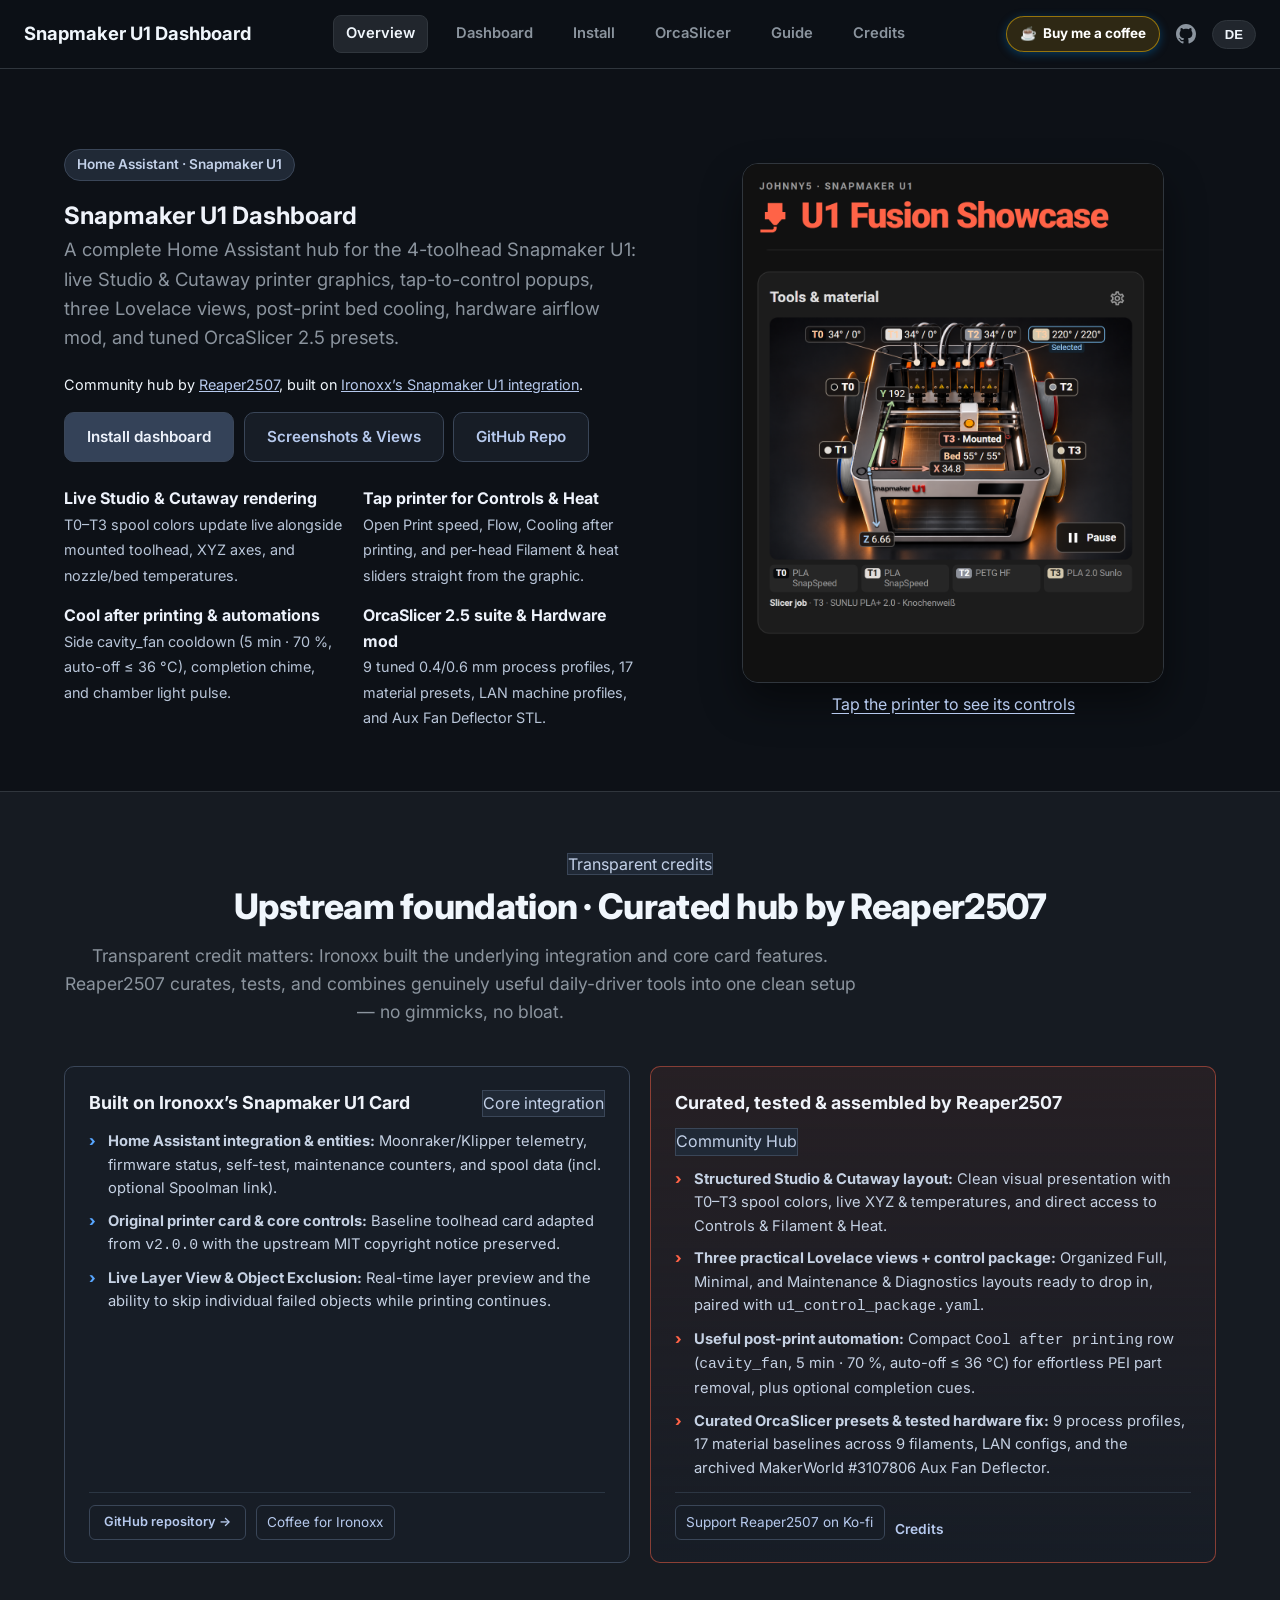
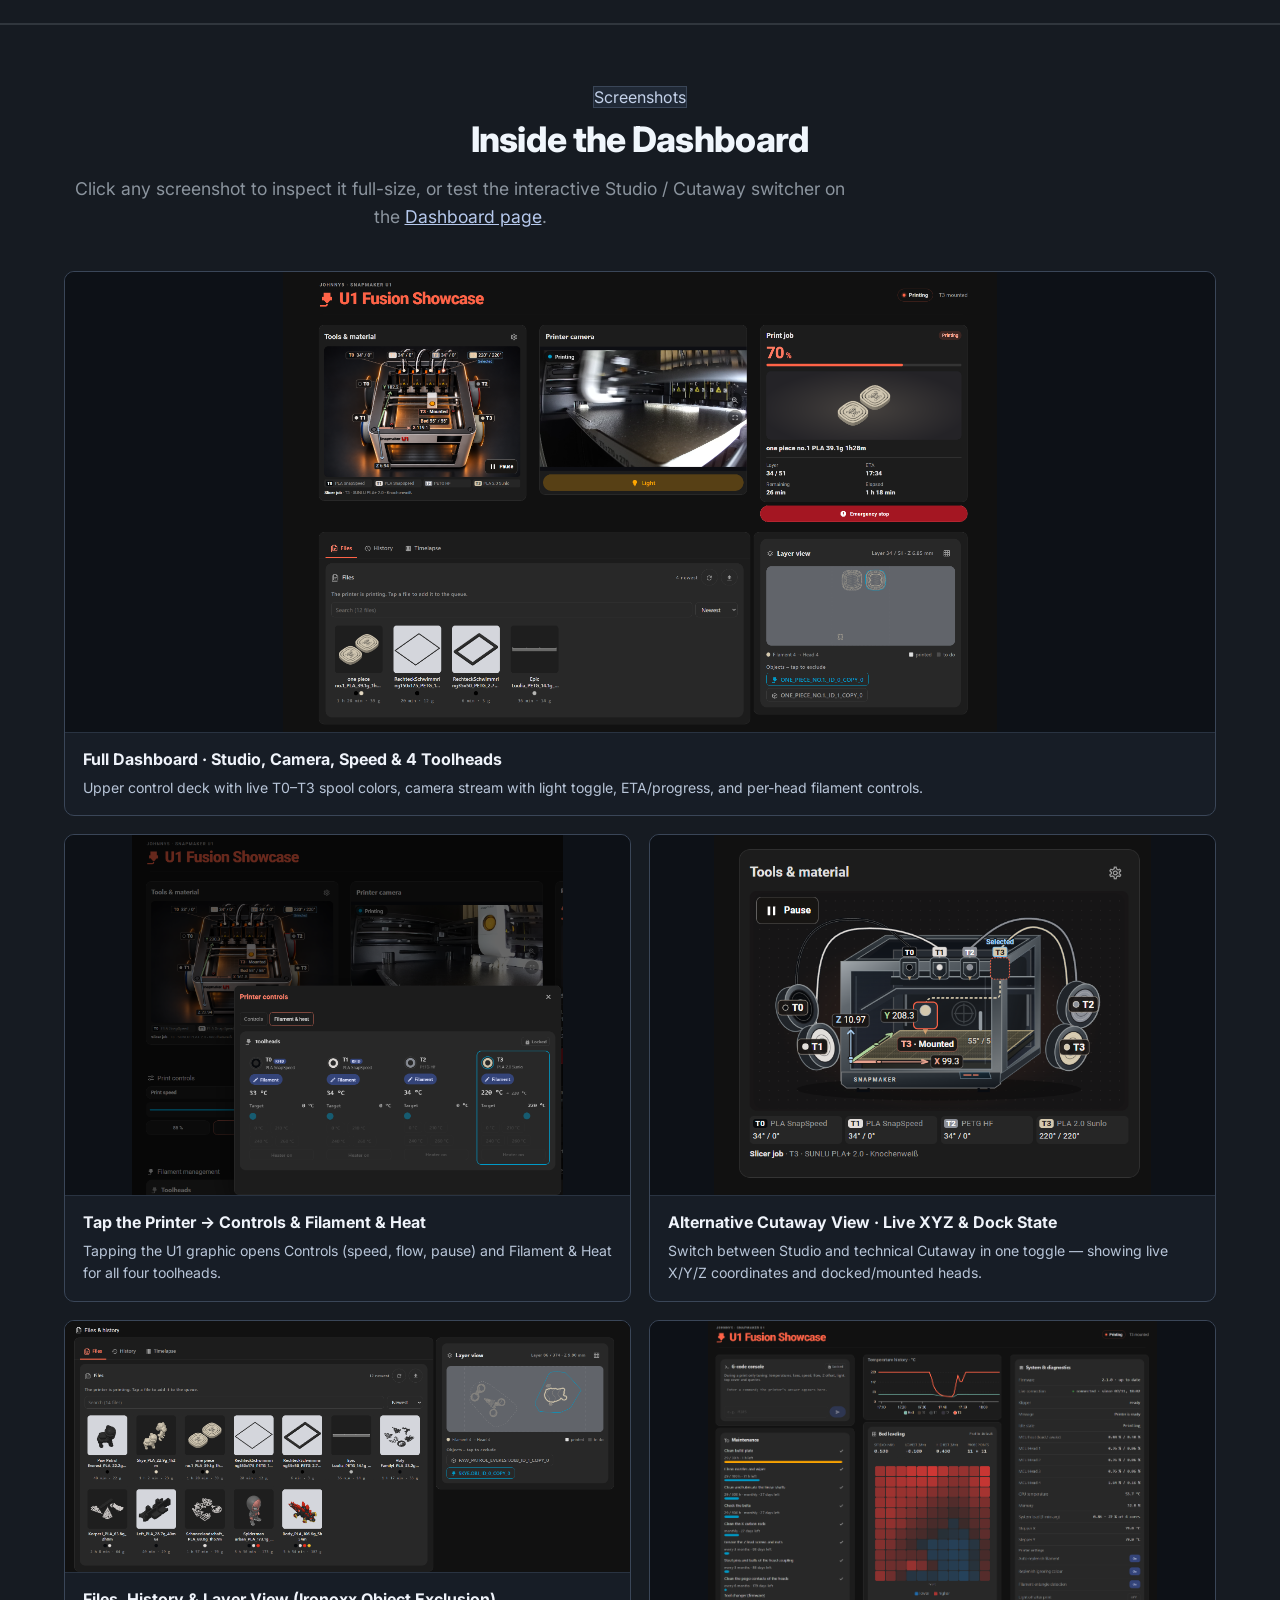
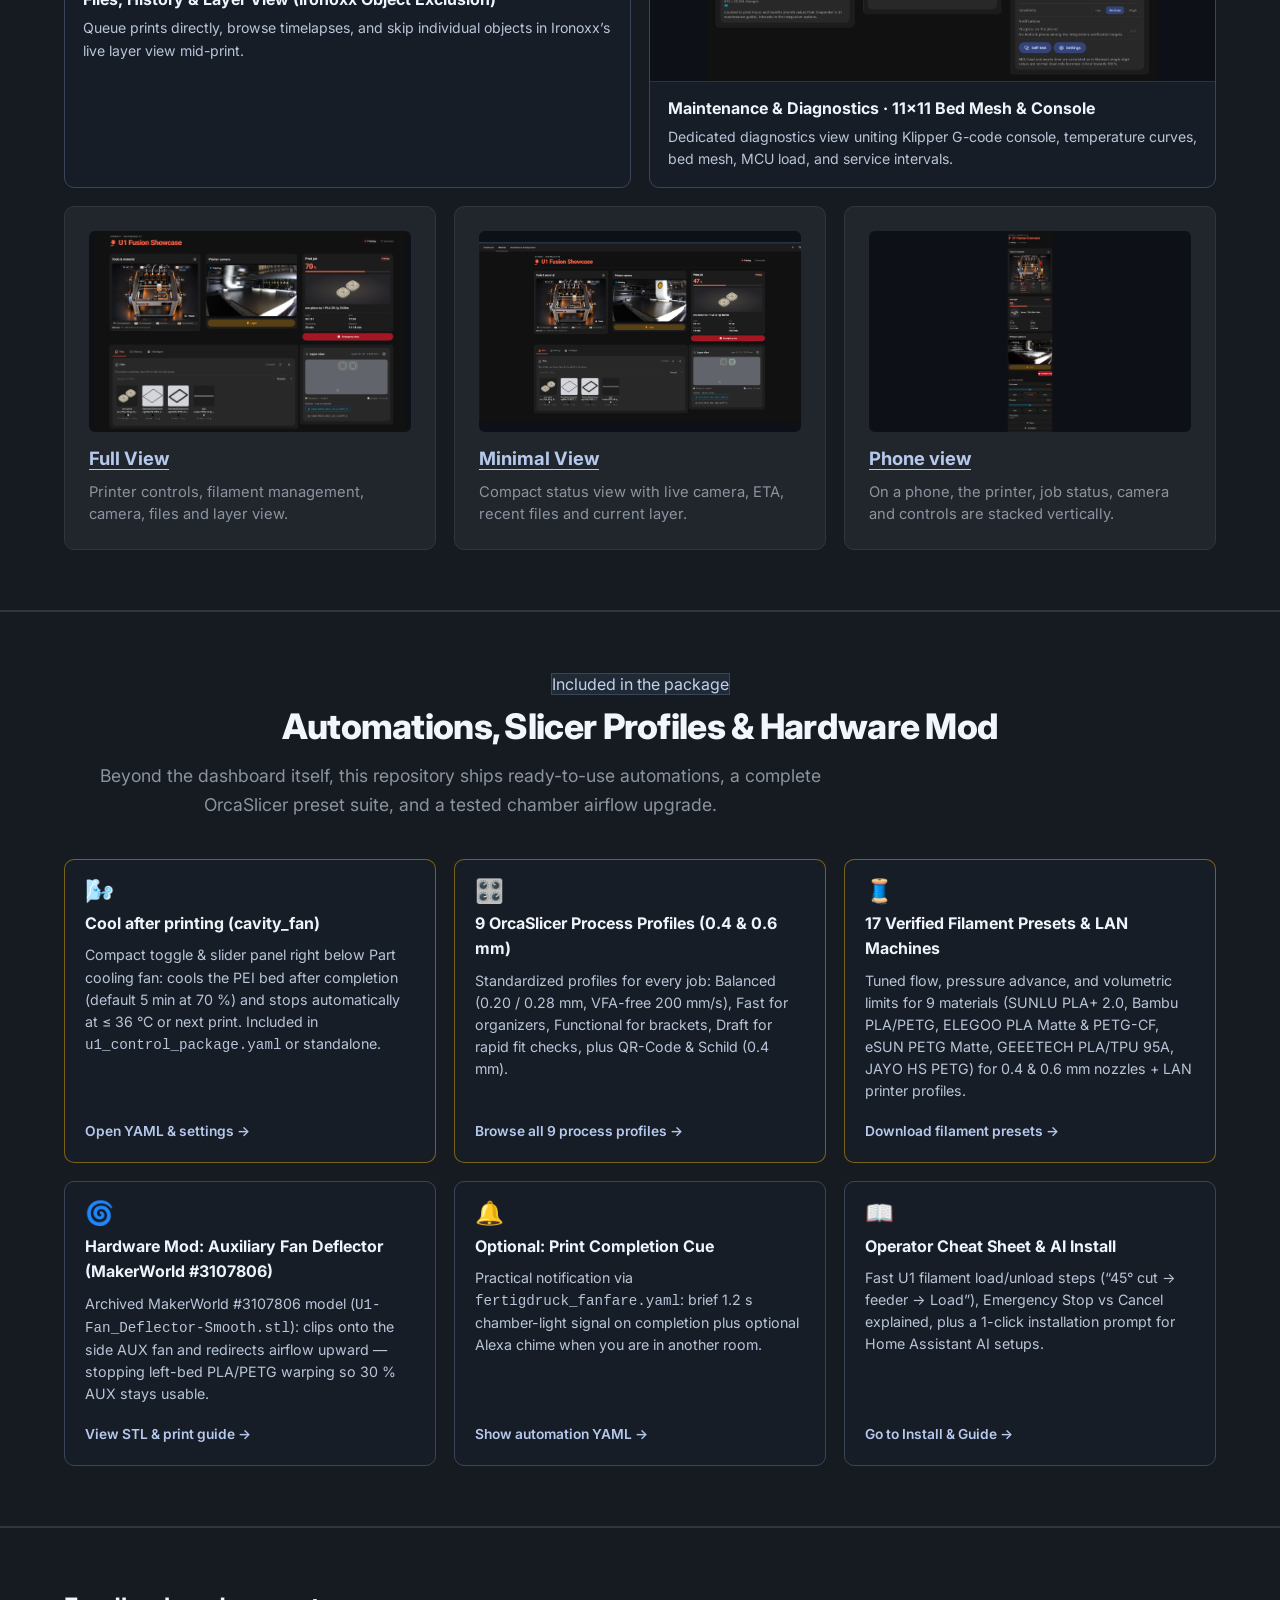
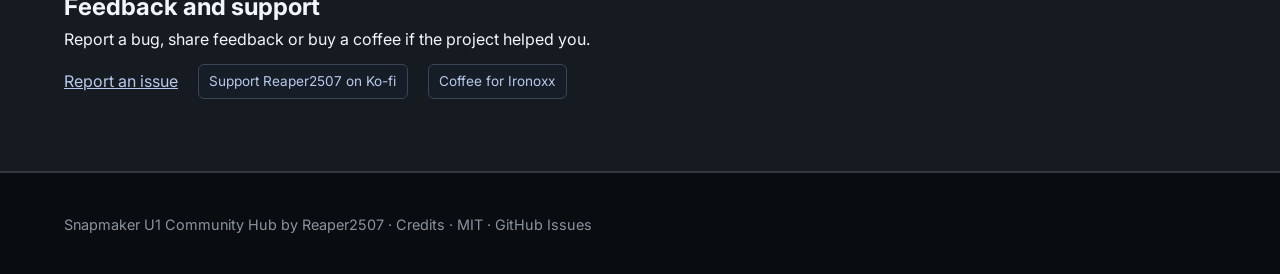
==== commit 6795f1c7: "docs(copy): frame Reaper2507 contribution around curated, no-gimmick utility" ====
--- a/docs/index.html
+++ b/docs/index.html
@@ -118,8 +118,8 @@
       <div class="container">
         <div class="section-header">
           <span class="badge-tag" data-i18n="split-badge">Transparent credits</span>
-          <h2 data-i18n="split-title">Built on Ironoxx’s foundation · What Reaper2507 added</h2>
-          <p class="section-intro" data-i18n="split-intro">Great open-source work stands on solid foundations. Here is a clear breakdown of what comes from Ironoxx’s upstream integration and what was engineered and added on top for this hub.</p>
+          <h2 data-i18n="split-title">Upstream foundation · Curated hub by Reaper2507</h2>
+          <p class="section-intro" data-i18n="split-intro">Transparent credit matters: Ironoxx built the underlying integration and core card features. Reaper2507 curates, tests, and combines genuinely useful daily-driver tools into one clean setup — no gimmicks, no bloat.</p>
         </div>
 
         <div class="split-credit-grid">
@@ -143,14 +143,14 @@
           <!-- Right: Reaper2507 -->
           <article class="split-card reaper-card">
             <div class="split-card-header">
-              <h3 data-i18n="split-reaper-title">Added &amp; engineered by Reaper2507</h3>
+              <h3 data-i18n="split-reaper-title">Curated, tested &amp; assembled by Reaper2507</h3>
               <span class="badge-tag" data-i18n="split-reaper-badge">Community Hub</span>
             </div>
             <ul class="split-list">
-              <li data-i18n="split-reaper-1"><strong>Studio &amp; Cutaway live rendering:</strong> Custom artwork with mapped T0–T3 spool colors, live XYZ coordinates, mounted head indicator, and tap-to-open Controls &amp; Filament popups.</li>
-              <li data-i18n="split-reaper-2"><strong>Three complete Lovelace views + control package:</strong> Full, Minimal, and Maintenance &amp; Diagnostics YAML plus <code>u1_control_package.yaml</code> for Moonraker head/filament actions.</li>
-              <li data-i18n="split-reaper-3"><strong>Cool after printing &amp; completion cues:</strong> Compact <code>cavity_fan</code> cooldown row (5 min · 70 % · auto-stop ≤ 36 °C) plus last-layer light pulse &amp; optional Alexa bell.</li>
-              <li data-i18n="split-reaper-4"><strong>OrcaSlicer 2.5 suite &amp; Aux Fan Deflector:</strong> 9 benchmarked process profiles (0.4 &amp; 0.6 mm), 17 filament presets across 9 materials, LAN profiles, and anti-warp hardware STL.</li>
+              <li data-i18n="split-reaper-1"><strong>Structured Studio &amp; Cutaway layout:</strong> Clean visual presentation with T0–T3 spool colors, live XYZ &amp; temperatures, and direct access to Controls &amp; Filament &amp; Heat.</li>
+              <li data-i18n="split-reaper-2"><strong>Three practical Lovelace views + control package:</strong> Organized Full, Minimal, and Maintenance &amp; Diagnostics layouts ready to drop in, paired with <code>u1_control_package.yaml</code>.</li>
+              <li data-i18n="split-reaper-3"><strong>Useful post-print automation:</strong> Compact <code>Cool after printing</code> row (<code>cavity_fan</code>, 5 min · 70 %, auto-off ≤ 36 °C) for effortless PEI part removal, plus optional completion cues.</li>
+              <li data-i18n="split-reaper-4"><strong>Curated OrcaSlicer presets &amp; tested hardware fix:</strong> 9 process profiles, 17 material baselines across 9 filaments, LAN configs, and the archived MakerWorld #3107806 Aux Fan Deflector.</li>
             </ul>
             <div class="split-card-actions">
               <a href="https://ko-fi.com/Reaper2507" target="_blank" rel="noopener noreferrer" class="coffee-link" data-i18n="coffee-maintainer">☕ Support Reaper2507 on Ko-fi</a>
@@ -287,15 +287,15 @@
 
           <article class="extra-feature-card">
             <div class="extra-card-icon">🌀</div>
-            <h3 data-i18n="ex-mod-title">Hardware Mod: Auxiliary Fan Deflector</h3>
-            <p data-i18n="ex-mod-desc"><code>U1-Fan_Deflector-Smooth.stl</code> clips onto the side AUX fan and redirects horizontal airflow upward into the chamber — stopping left-bed PLA/PETG warping so 30 % AUX cooling stays safely usable.</p>
+            <h3 data-i18n="ex-mod-title">Hardware Mod: Auxiliary Fan Deflector (MakerWorld #3107806)</h3>
+            <p data-i18n="ex-mod-desc">Archived MakerWorld #3107806 model (<code>U1-Fan_Deflector-Smooth.stl</code>): clips onto the side AUX fan and redirects airflow upward — stopping left-bed PLA/PETG warping so 30 % AUX stays usable.</p>
             <a class="extra-card-link" href="https://github.com/Reaper2507/snapmaker-u1-homeassistant/tree/main/hardware/aux-fan-deflector" target="_blank" rel="noopener noreferrer" data-i18n="ex-mod-link">View STL &amp; print guide →</a>
           </article>
 
           <article class="extra-feature-card">
             <div class="extra-card-icon">🔔</div>
-            <h3 data-i18n="ex-bell-title">Completion Chime &amp; Light Pulse</h3>
-            <p data-i18n="ex-bell-desc">Optional <code>fertigdruck_fanfare.yaml</code>: pulses the chamber light for 1.2 s on entry into the final layer (visible even with auto light-off enabled) and triggers an optional Alexa <code>bell_02</code> ding.</p>
+            <h3 data-i18n="ex-bell-title">Optional: Print Completion Cue</h3>
+            <p data-i18n="ex-bell-desc">Practical notification via <code>fertigdruck_fanfare.yaml</code>: brief 1.2 s chamber-light signal on completion plus optional Alexa chime when you are in another room.</p>
             <a class="extra-card-link" href="homeassistant.html#fanfare" data-i18n="ex-bell-link">Show automation YAML →</a>
           </article>
 
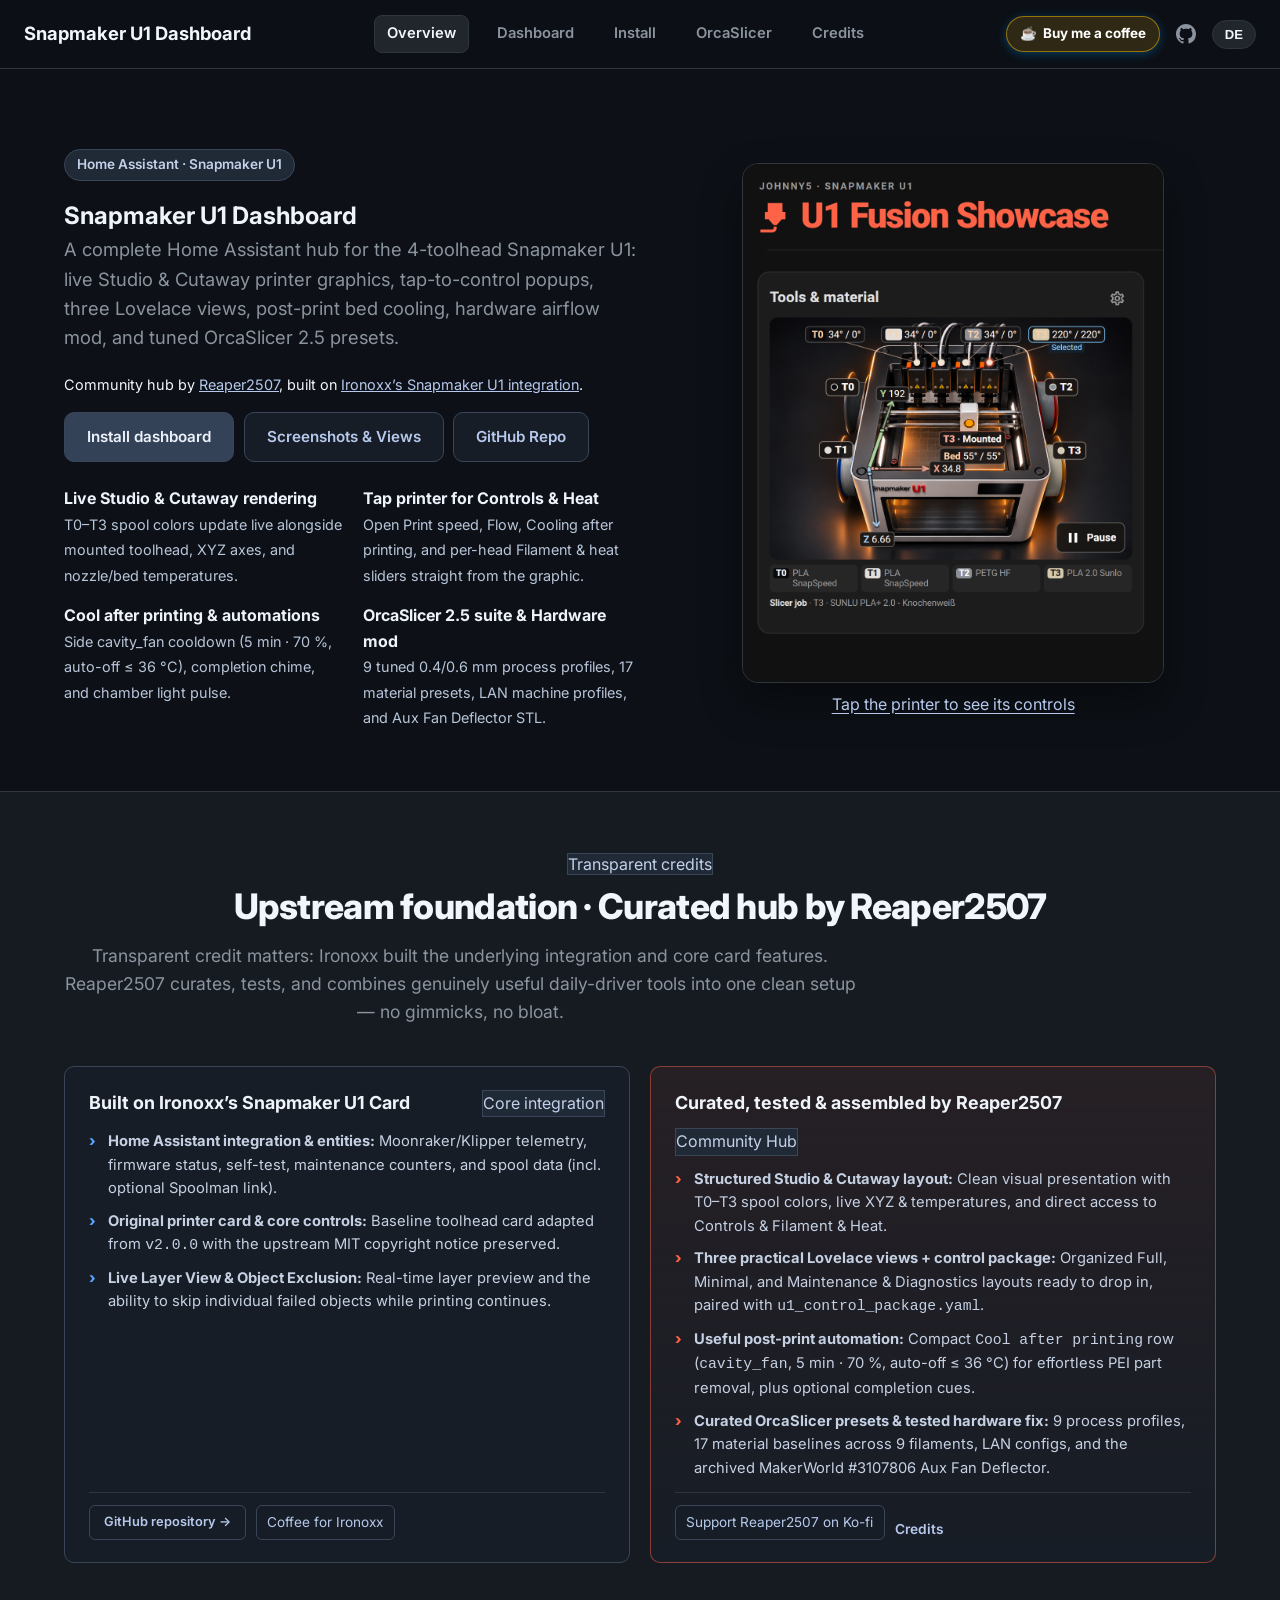
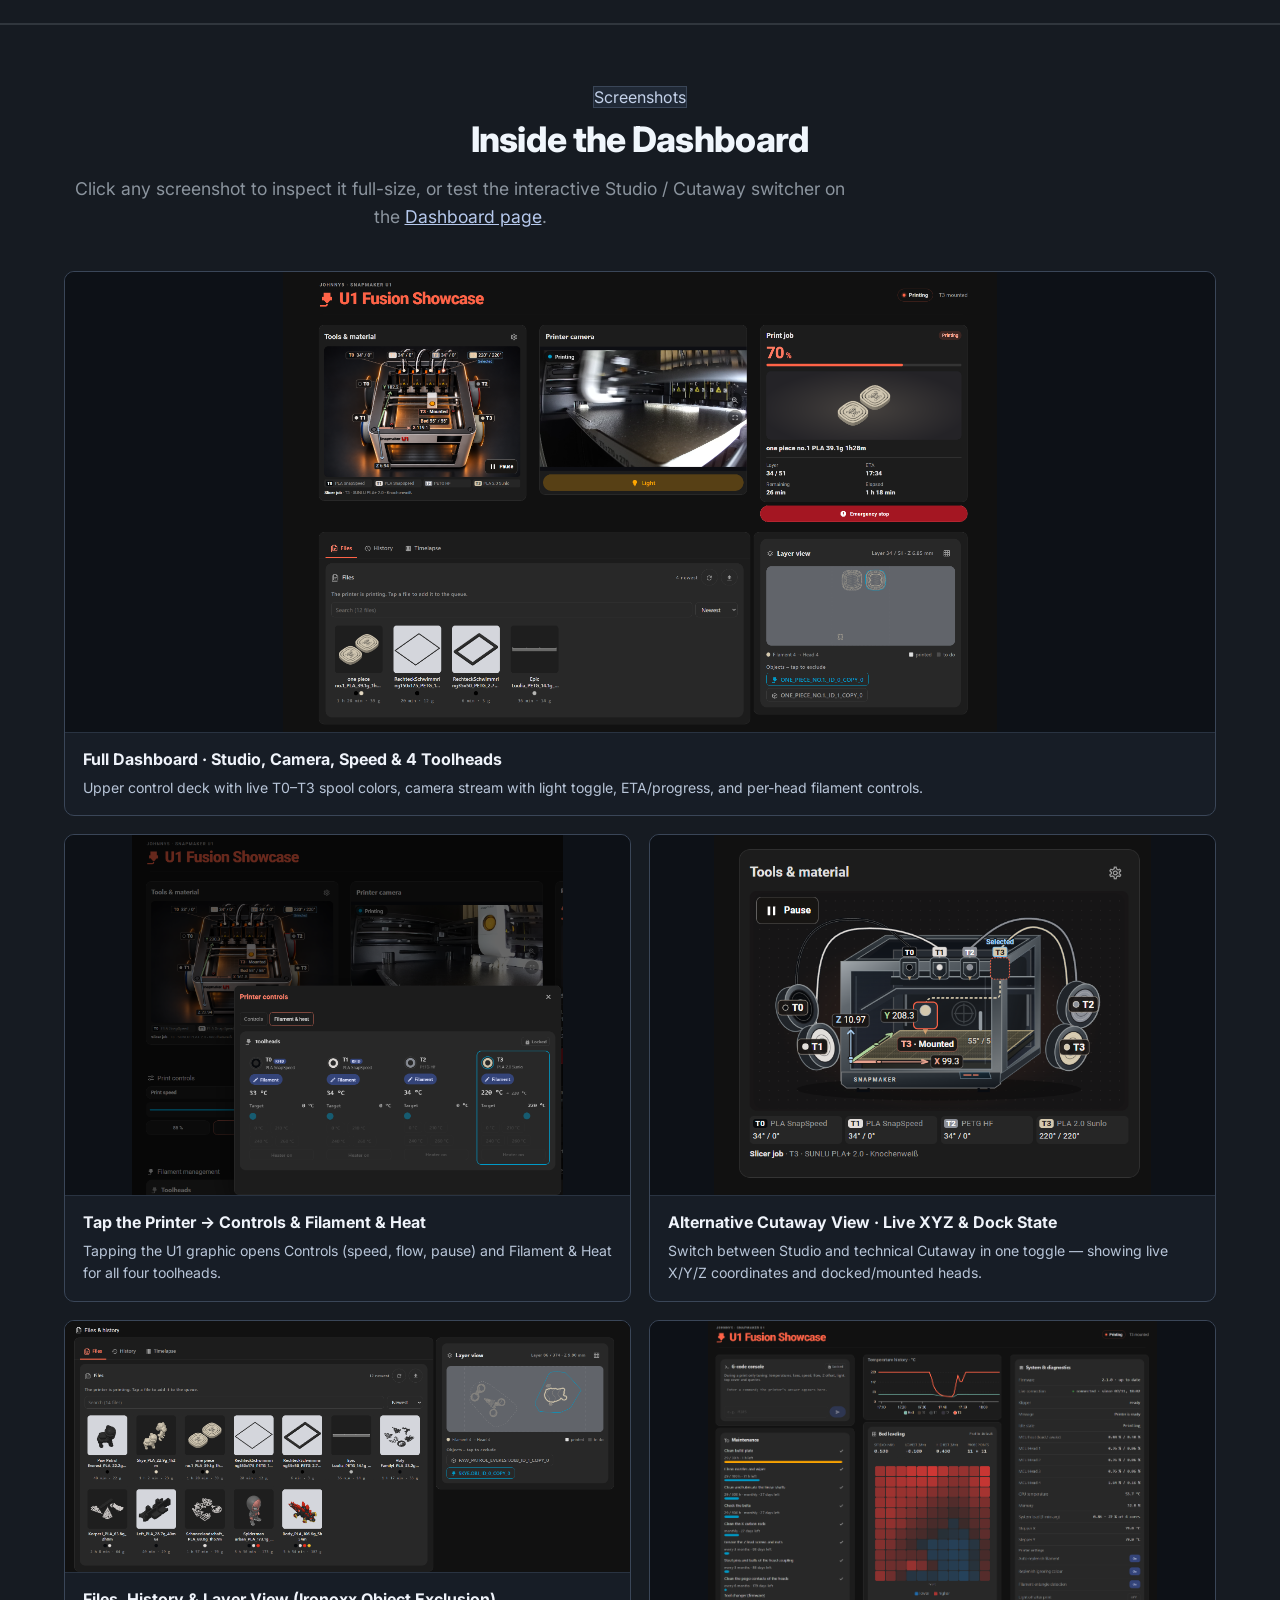
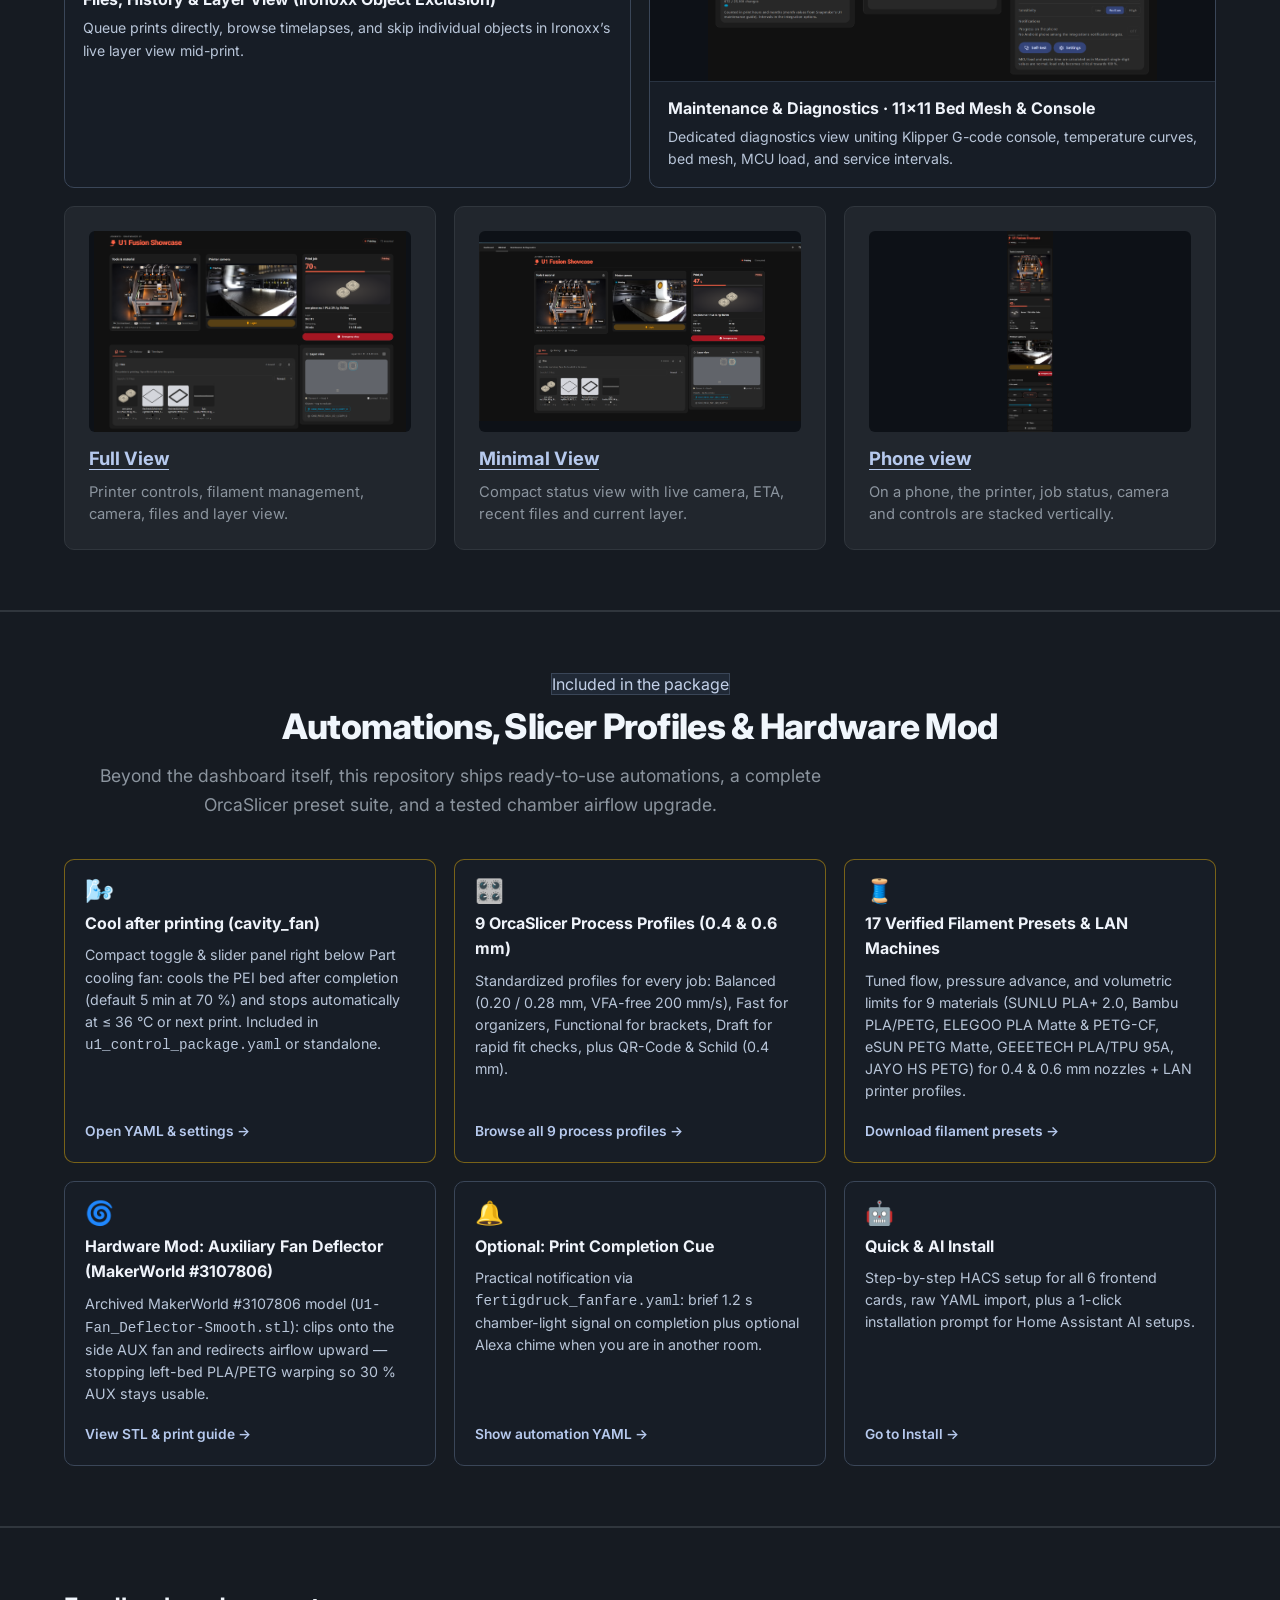
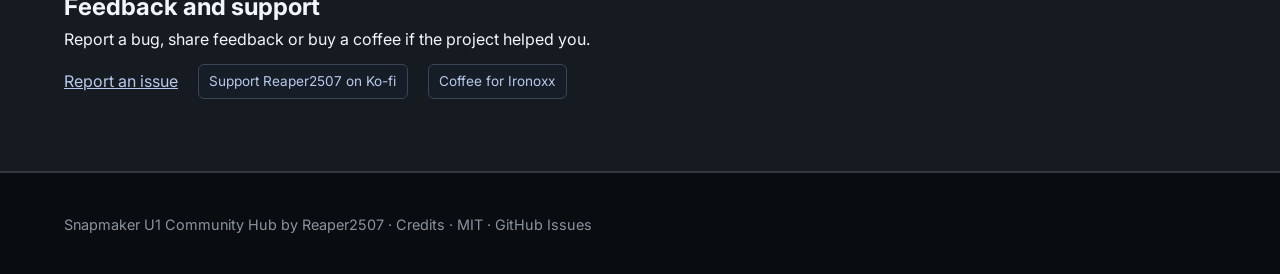
==== commit 92d8ff36: "docs: remove low-value guide page and nav references" ====
--- a/docs/index.html
+++ b/docs/index.html
@@ -50,7 +50,6 @@
         <a href="homeassistant.html" class="nav-link" data-i18n="nav-ha">Dashboard</a>
         <a href="install.html" class="nav-link" data-i18n="nav-install">Install</a>
         <a href="orcaslicer.html" class="nav-link" data-i18n="nav-orcaslicer">OrcaSlicer</a>
-        <a href="guide.html" class="nav-link" data-i18n="nav-guide">Guide</a>
         <a href="credits.html" class="nav-link" data-i18n="nav-credits">Credits</a>
       </nav>
       <div class="header-actions">
@@ -300,10 +299,10 @@
           </article>
 
           <article class="extra-feature-card">
-            <div class="extra-card-icon">📖</div>
-            <h3 data-i18n="ex-guide-title">Operator Cheat Sheet &amp; AI Install</h3>
-            <p data-i18n="ex-guide-desc">Fast U1 filament load/unload steps (“45° cut → feeder → Load”), Emergency Stop vs Cancel explained, plus a 1-click installation prompt for Home Assistant AI setups.</p>
-            <a class="extra-card-link" href="install.html" data-i18n="ex-guide-link">Go to Install &amp; Guide →</a>
+            <div class="extra-card-icon">🤖</div>
+            <h3 data-i18n="ex-guide-title">Quick &amp; AI Install</h3>
+            <p data-i18n="ex-guide-desc">Step-by-step HACS setup for all 6 frontend cards, raw YAML import, plus a 1-click installation prompt for Home Assistant AI setups.</p>
+            <a class="extra-card-link" href="install.html" data-i18n="ex-guide-link">Go to Install →</a>
           </article>
         </div>
       </div>
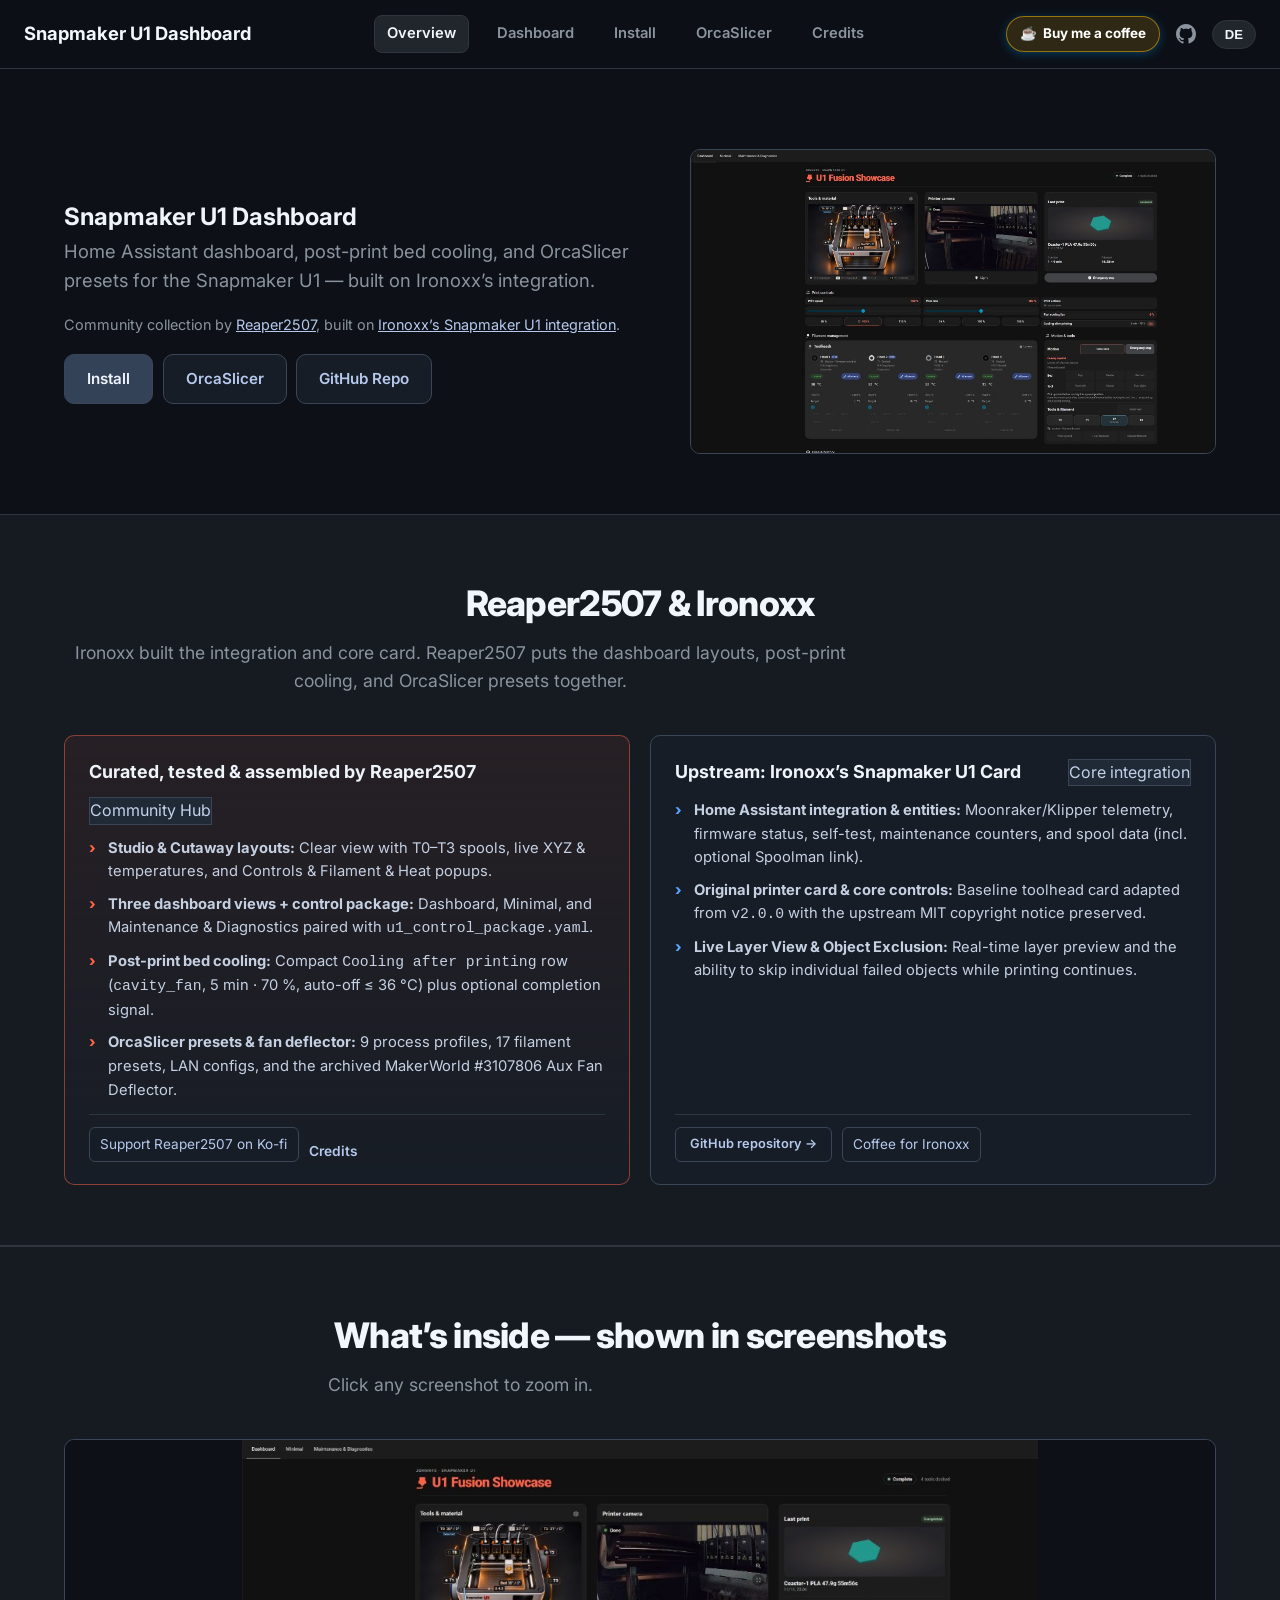
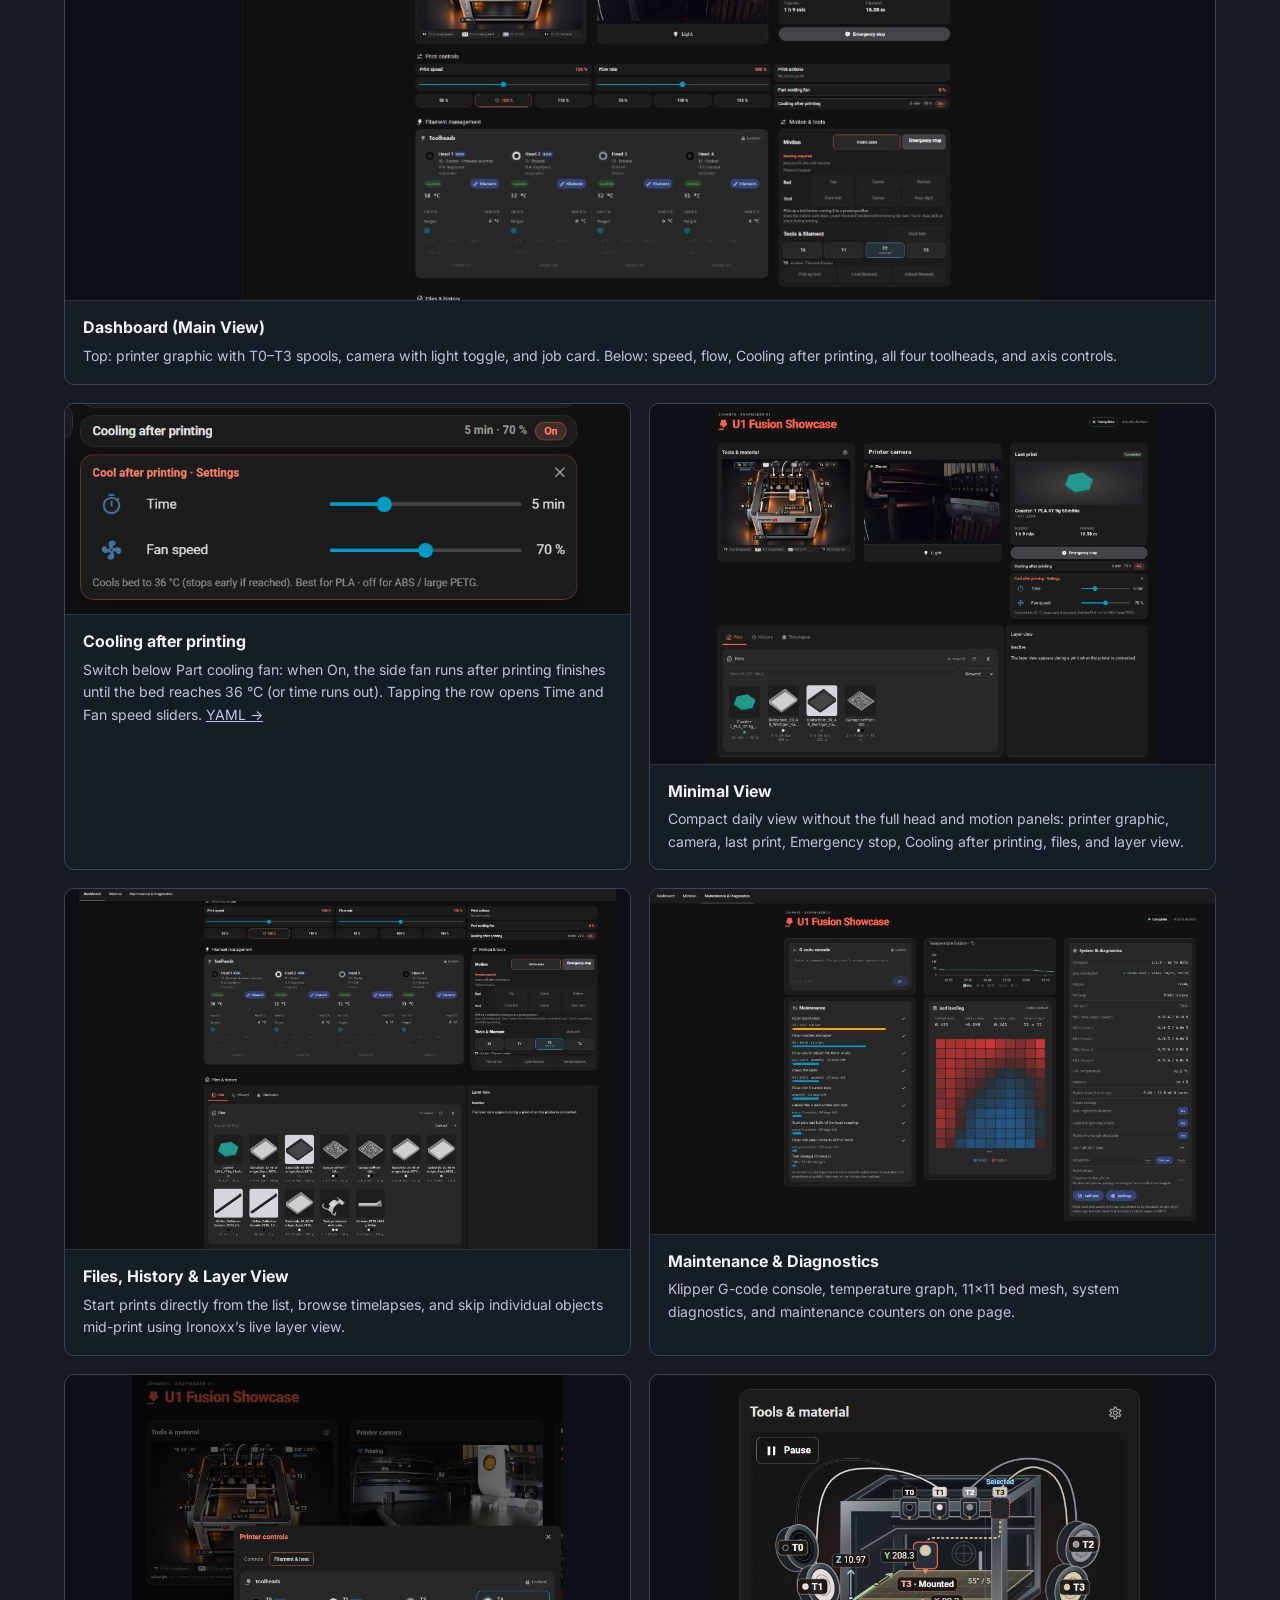
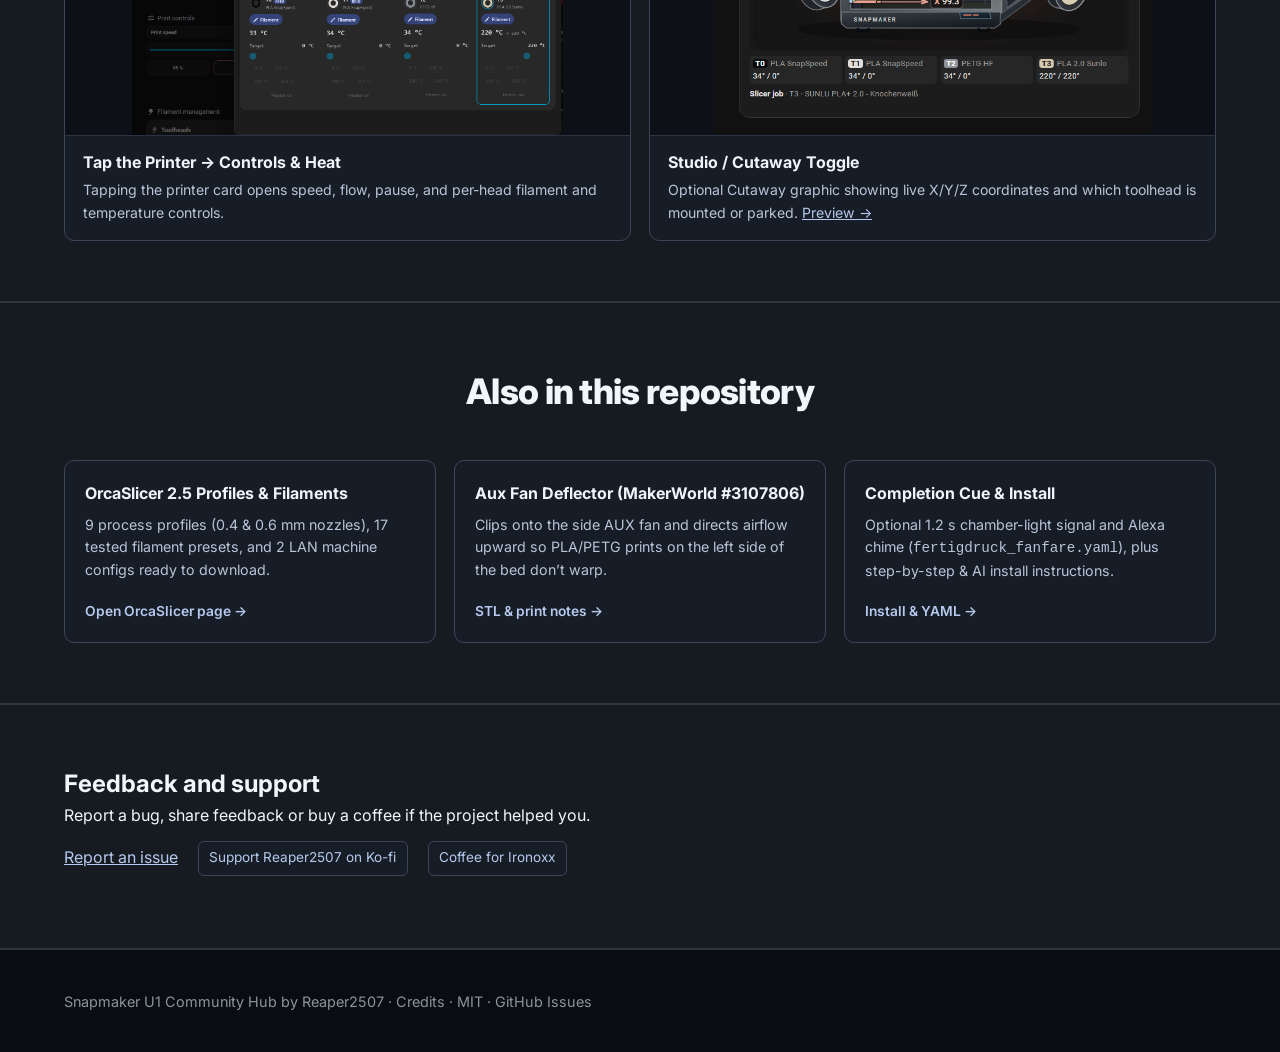
==== commit 18a2c347: "docs: simplify landing page around live screenshots and place Reaper2507 left" ====
--- a/docs/index.html
+++ b/docs/index.html
@@ -13,7 +13,7 @@
   <meta property="og:title" content="Snapmaker U1 Dashboard for Home Assistant · Reaper2507">
   <meta property="og:description" content="Snapmaker U1 Home Assistant Community Hub by Reaper2507: Studio &amp; Cutaway live rendering, 3 Lovelace views, post-print bed cooling, hardware mod, and 26 tuned OrcaSlicer presets.">
   <meta property="og:url" content="https://reaper2507.github.io/snapmaker-u1-homeassistant/">
-  <meta property="og:image" content="https://reaper2507.github.io/snapmaker-u1-homeassistant/assets/studio-dashboard.png">
+  <meta property="og:image" content="https://reaper2507.github.io/snapmaker-u1-homeassistant/assets/dashboard-main.jpg">
   <script type="application/ld+json">
   {
     "@context": "https://schema.org",
@@ -69,63 +69,59 @@
 
   <main id="main-content" tabindex="-1">
 
-    <!-- Compact Hub Hero -->
+    <!-- Compact Hero -->
     <section class="hero-section">
       <div class="container hero-container">
         <div class="hero-content">
-          <div class="pill-badge" data-i18n="hero-badge">Home Assistant · Snapmaker U1</div>
           <h1 data-i18n="hero-title-hub">Snapmaker U1 Dashboard</h1>
-          <p class="hero-lead" data-i18n="hero-lead-hub">A complete Home Assistant hub for the 4-toolhead Snapmaker U1: live Studio &amp; Cutaway printer graphics, tap-to-control popups, three Lovelace views, post-print bed cooling, hardware airflow mod, and tuned OrcaSlicer 2.5 presets.</p>
-          <p class="dashboard-credit" data-i18n="main-credit">Community hub by <a href="https://github.com/Reaper2507" target="_blank" rel="noopener noreferrer">Reaper2507</a>, built on <a href="https://github.com/Ironoxx/ha-snapmaker-u1-card" target="_blank" rel="noopener noreferrer">Ironoxx’s Snapmaker U1 integration</a>.</p>
+          <p class="hero-lead" data-i18n="hero-lead-hub">Home Assistant dashboard, post-print bed cooling, and OrcaSlicer presets for the Snapmaker U1 — built on Ironoxx’s integration.</p>
+          <p class="dashboard-credit" data-i18n="main-credit">Community collection by <a href="https://github.com/Reaper2507" target="_blank" rel="noopener noreferrer">Reaper2507</a>, built on <a href="https://github.com/Ironoxx/ha-snapmaker-u1-card" target="_blank" rel="noopener noreferrer">Ironoxx’s Snapmaker U1 integration</a>.</p>
           <div class="hero-actions">
-            <a data-i18n="install-cta" href="install.html" class="btn btn-primary">Install dashboard</a>
-            <a data-i18n="dash-cta" href="#showcase" class="btn btn-secondary">Screenshots &amp; Views</a>
+            <a data-i18n="install-cta" href="install.html" class="btn btn-primary">Install</a>
+            <a data-i18n="nav-orcaslicer" href="orcaslicer.html" class="btn btn-secondary">OrcaSlicer</a>
             <a href="https://github.com/Reaper2507/snapmaker-u1-homeassistant" target="_blank" rel="noopener noreferrer" class="btn btn-secondary">GitHub Repo</a>
           </div>
         </div>
 
         <div class="hero-image">
-          <a href="assets/printer-controls.png" class="controls-preview-trigger" aria-haspopup="dialog">
-            <img src="assets/studio-card.png" alt="Studio view of the Snapmaker U1 showing the four filament spool positions, tool temperatures and axes" class="preview-card studio-hero-card">
-            <span data-i18n="controls-preview-open" class="controls-preview-label">Tap the printer to see its controls</span>
-          </a>
-        </div>
-
-        <ul class="hero-features" aria-label="Dashboard highlights">
-          <li>
-            <strong data-i18n="home-feature-filament-title">Live Studio &amp; Cutaway rendering</strong>
-            <span data-i18n="home-feature-filament-desc">T0–T3 spool colors update live alongside mounted toolhead, XYZ axes, and nozzle/bed temperatures.</span>
-          </li>
-          <li>
-            <strong data-i18n="home-feature-heat-title">Tap printer for Controls &amp; Heat</strong>
-            <span data-i18n="home-feature-heat-desc">Open Print speed, Flow, Cooling after printing, and per-head Filament &amp; heat sliders straight from the graphic.</span>
-          </li>
-          <li>
-            <strong data-i18n="home-feature-printing-title">Cool after printing &amp; automations</strong>
-            <span data-i18n="home-feature-printing-desc">Side cavity_fan cooldown (5 min · 70 %, auto-off ≤ 36 °C), completion chime, and chamber light pulse.</span>
-          </li>
-          <li>
-            <strong data-i18n="home-feature-maintenance-title">OrcaSlicer 2.5 suite &amp; Hardware mod</strong>
-            <span data-i18n="home-feature-maintenance-desc">9 tuned 0.4/0.6 mm process profiles, 17 material presets, LAN machine profiles, and Aux Fan Deflector STL.</span>
-          </li>
-        </ul>
-      </div>
-    </section>
-
-    <!-- Clear Credit Split: Built on Ironoxx vs What I Added -->
+          <button type="button" class="hero-preview-btn" data-lightbox-src="assets/dashboard-main.jpg" data-lightbox-title="Snapmaker U1 Dashboard">
+            <img src="assets/dashboard-main.jpg" alt="Snapmaker U1 Home Assistant dashboard showing Studio view, camera, last print, Cooling after printing, and 4 toolheads">
+          </button>
+        </div>
+      </div>
+    </section>
+
+    <!-- Credit Split: Reaper2507 (left) vs Ironoxx (right) -->
     <section class="features-section" id="built-on">
       <div class="container">
         <div class="section-header">
-          <span class="badge-tag" data-i18n="split-badge">Transparent credits</span>
-          <h2 data-i18n="split-title">Upstream foundation · Curated hub by Reaper2507</h2>
-          <p class="section-intro" data-i18n="split-intro">Transparent credit matters: Ironoxx built the underlying integration and core card features. Reaper2507 curates, tests, and combines genuinely useful daily-driver tools into one clean setup — no gimmicks, no bloat.</p>
+          <h2 data-i18n="split-title">Reaper2507 &amp; Ironoxx</h2>
+          <p class="section-intro" data-i18n="split-intro">Ironoxx built the integration and core card. Reaper2507 puts the dashboard layouts, post-print cooling, and OrcaSlicer presets together.</p>
         </div>
 
         <div class="split-credit-grid">
-          <!-- Left: Ironoxx -->
+          <!-- Left: Reaper2507 -->
+          <article class="split-card reaper-card">
+            <div class="split-card-header">
+              <h3 data-i18n="split-reaper-title">Curated, tested &amp; assembled by Reaper2507</h3>
+              <span class="badge-tag" data-i18n="split-reaper-badge">Community Hub</span>
+            </div>
+            <ul class="split-list">
+              <li data-i18n="split-reaper-1"><strong>Studio &amp; Cutaway layouts:</strong> Clear view with T0–T3 spools, live XYZ &amp; temperatures, and Controls &amp; Filament &amp; Heat popups.</li>
+              <li data-i18n="split-reaper-2"><strong>Three dashboard views + control package:</strong> Dashboard, Minimal, and Maintenance &amp; Diagnostics paired with <code>u1_control_package.yaml</code>.</li>
+              <li data-i18n="split-reaper-3"><strong>Post-print bed cooling:</strong> Compact <code>Cooling after printing</code> row (<code>cavity_fan</code>, 5 min · 70 %, auto-off ≤ 36 °C) plus optional completion signal.</li>
+              <li data-i18n="split-reaper-4"><strong>OrcaSlicer presets &amp; fan deflector:</strong> 9 process profiles, 17 filament presets, LAN configs, and the archived MakerWorld #3107806 Aux Fan Deflector.</li>
+            </ul>
+            <div class="split-card-actions">
+              <a href="https://ko-fi.com/Reaper2507" target="_blank" rel="noopener noreferrer" class="coffee-link" data-i18n="coffee-maintainer">☕ Support Reaper2507 on Ko-fi</a>
+              <a href="credits.html" class="extra-card-link" data-i18n="nav-credits">Credits →</a>
+            </div>
+          </article>
+
+          <!-- Right: Ironoxx -->
           <article class="split-card ironoxx-card">
             <div class="split-card-header">
-              <h3 data-i18n="split-iron-title">Built on Ironoxx’s Snapmaker U1 Card</h3>
+              <h3 data-i18n="split-iron-title">Upstream: Ironoxx’s Snapmaker U1 Card</h3>
               <span class="badge-tag" data-i18n="credit-primary">Core integration</span>
             </div>
             <ul class="split-list">
@@ -138,171 +134,116 @@
               <a href="https://ko-fi.com/ironoxx" target="_blank" rel="noopener noreferrer" class="coffee-link" data-i18n="coffee-ironoxx">☕ Coffee for Ironoxx</a>
             </div>
           </article>
-
-          <!-- Right: Reaper2507 -->
-          <article class="split-card reaper-card">
-            <div class="split-card-header">
-              <h3 data-i18n="split-reaper-title">Curated, tested &amp; assembled by Reaper2507</h3>
-              <span class="badge-tag" data-i18n="split-reaper-badge">Community Hub</span>
-            </div>
-            <ul class="split-list">
-              <li data-i18n="split-reaper-1"><strong>Structured Studio &amp; Cutaway layout:</strong> Clean visual presentation with T0–T3 spool colors, live XYZ &amp; temperatures, and direct access to Controls &amp; Filament &amp; Heat.</li>
-              <li data-i18n="split-reaper-2"><strong>Three practical Lovelace views + control package:</strong> Organized Full, Minimal, and Maintenance &amp; Diagnostics layouts ready to drop in, paired with <code>u1_control_package.yaml</code>.</li>
-              <li data-i18n="split-reaper-3"><strong>Useful post-print automation:</strong> Compact <code>Cool after printing</code> row (<code>cavity_fan</code>, 5 min · 70 %, auto-off ≤ 36 °C) for effortless PEI part removal, plus optional completion cues.</li>
-              <li data-i18n="split-reaper-4"><strong>Curated OrcaSlicer presets &amp; tested hardware fix:</strong> 9 process profiles, 17 material baselines across 9 filaments, LAN configs, and the archived MakerWorld #3107806 Aux Fan Deflector.</li>
-            </ul>
-            <div class="split-card-actions">
-              <a href="https://ko-fi.com/Reaper2507" target="_blank" rel="noopener noreferrer" class="coffee-link" data-i18n="coffee-maintainer">☕ Support Reaper2507 on Ko-fi</a>
-              <a href="credits.html" class="extra-card-link" data-i18n="nav-credits">Full credits →</a>
-            </div>
-          </article>
-        </div>
-      </div>
-    </section>
-
-    <!-- Visual Showcase Gallery (click any image to zoom) -->
+        </div>
+      </div>
+    </section>
+
+    <!-- Visual Showcase: Show, don't hype -->
     <section class="features-section" id="showcase">
       <div class="container">
         <div class="section-header">
-          <span class="badge-tag" data-i18n="gallery-badge">Screenshots</span>
-          <h2 data-i18n="showcase-title">Inside the Dashboard</h2>
-          <p class="section-intro" data-i18n="showcase-intro">Click any screenshot to inspect it full-size, or test the interactive Studio / Cutaway switcher on the <a href="homeassistant.html#telemetry">Dashboard page</a>.</p>
+          <h2 data-i18n="showcase-title">What’s inside — shown in screenshots</h2>
+          <p class="section-intro" data-i18n="showcase-intro">Click any screenshot to zoom in.</p>
         </div>
 
         <div class="showcase-grid">
-          <!-- Wide Full Dashboard -->
           <article class="showcase-card showcase-wide">
-            <button type="button" class="showcase-thumb-btn" data-lightbox-src="assets/studio-dashboard.png" data-lightbox-title="Full Studio Dashboard" data-i18n-title="sc-full-title">
-              <img src="assets/studio-dashboard.png" alt="Full Snapmaker U1 Home Assistant dashboard showing Studio view, camera, progress, speed/flow and all 4 toolheads" loading="lazy">
-            </button>
-            <div class="showcase-card-body">
-              <h3 data-i18n="sc-full-title">Full Dashboard · Studio, Camera, Speed &amp; 4 Toolheads</h3>
-              <p data-i18n="sc-full-desc">Upper control deck with live T0–T3 spool colors, camera stream with light toggle, ETA/progress, and per-head filament controls.</p>
-            </div>
-          </article>
-
-          <!-- Tap Printer: Filament & Heat Popup -->
-          <article class="showcase-card">
-            <button type="button" class="showcase-thumb-btn" data-lightbox-src="assets/printer-controls-filament-heat.png" data-lightbox-title="Filament &amp; Heat popup">
-              <img src="assets/printer-controls-filament-heat.png" alt="Filament and heat dialog opened by tapping the printer card" loading="lazy">
-            </button>
-            <div class="showcase-card-body">
-              <h3 data-i18n="sc-heat-title">Tap the Printer → Controls &amp; Filament &amp; Heat</h3>
-              <p data-i18n="sc-heat-desc">Tapping the U1 graphic opens Controls (speed, flow, pause) and Filament &amp; Heat for all four toolheads.</p>
-            </div>
-          </article>
-
-          <!-- Cutaway Live Mode -->
-          <article class="showcase-card">
-            <button type="button" class="showcase-thumb-btn" data-lightbox-src="assets/tools-material-cutaway-printing.png" data-lightbox-title="Cutaway live axes mode">
-              <img src="assets/tools-material-cutaway-printing.png" alt="Cutaway telemetry mode with wireframe axes X, Y, Z and mounted T3 indicator" loading="lazy">
-            </button>
-            <div class="showcase-card-body">
-              <h3 data-i18n="sc-cutaway-title">Alternative Cutaway View · Live XYZ &amp; Dock State</h3>
-              <p data-i18n="sc-cutaway-desc">Switch between Studio and technical Cutaway in one toggle — showing live X/Y/Z coordinates and docked/mounted heads.</p>
-            </div>
-          </article>
-
-          <!-- Files & Layer View -->
-          <article class="showcase-card">
-            <button type="button" class="showcase-thumb-btn" data-lightbox-src="assets/dashboard-full-files.png" data-lightbox-title="Files, History &amp; Object Exclusion">
-              <img src="assets/dashboard-full-files.png" alt="Lower dashboard showing print files, history, timelapse and Ironoxx layer view with object exclusion" loading="lazy">
-            </button>
-            <div class="showcase-card-body">
-              <h3 data-i18n="sc-files-title">Files, History &amp; Layer View (Ironoxx Object Exclusion)</h3>
-              <p data-i18n="sc-files-desc">Queue prints directly, browse timelapses, and skip individual objects in Ironoxx’s live layer view mid-print.</p>
-            </div>
-          </article>
-
-          <!-- Maintenance & Bed Mesh -->
-          <article class="showcase-card">
-            <button type="button" class="showcase-thumb-btn" data-lightbox-src="assets/maintenance-detail.png" data-lightbox-title="Maintenance &amp; Diagnostics View">
-              <img src="assets/maintenance-detail.png" alt="Maintenance view with 11x11 bed leveling mesh, Klipper console, temperature history and service intervals" loading="lazy">
-            </button>
-            <div class="showcase-card-body">
-              <h3 data-i18n="sc-maint-title">Maintenance &amp; Diagnostics · 11×11 Bed Mesh &amp; Console</h3>
-              <p data-i18n="sc-maint-desc">Dedicated diagnostics view uniting Klipper G-code console, temperature curves, bed mesh, MCU load, and service intervals.</p>
-            </div>
-          </article>
-        </div>
-
-        <!-- 3 Views quick row -->
-        <div class="views-grid-3">
-          <article class="feature-card">
-            <a class="dashboard-view-link" href="homeassistant.html#showcase">
-              <img src="assets/studio-dashboard.png" alt="Full dashboard view" loading="lazy">
-              <h3 data-i18n="home-view-dashboard">Full View</h3>
-            </a>
-            <p data-i18n="home-view-dashboard-desc">Printer controls, filament management, camera, files and layer view.</p>
-          </article>
-          <article class="feature-card">
-            <a class="dashboard-view-link" href="homeassistant.html?view=minimal#showcase">
-              <img src="assets/minimal-printing.png" alt="Minimal dashboard view" loading="lazy">
-              <h3 data-i18n="home-view-minimal">Minimal View</h3>
-            </a>
-            <p data-i18n="home-view-minimal-desc">Compact status view with live camera, ETA, recent files and current layer.</p>
-          </article>
-          <article class="feature-card">
-            <a class="dashboard-view-link" href="homeassistant.html?view=mobile#showcase">
-              <img src="assets/dashboard-mobile.jpg" alt="Mobile layout" loading="lazy">
-              <h3 data-i18n="tab-mobile">Phone View</h3>
-            </a>
-            <p data-i18n="gallery-phone-note">Clean vertical stack for checking progress and pausing on the go.</p>
-          </article>
-        </div>
-      </div>
-    </section>
-
-    <!-- Everything Included in the Hub (Reaper2507 Additions Showcase) -->
+            <button type="button" class="showcase-thumb-btn" data-lightbox-src="assets/dashboard-main.jpg" data-lightbox-title="Dashboard">
+              <img src="assets/dashboard-main.jpg" alt="Main Snapmaker U1 dashboard showing tools and material, camera, last print, cooling after printing, toolheads, and motion controls" loading="lazy">
+            </button>
+            <div class="showcase-card-body">
+              <h3 data-i18n="sc-full-title">Dashboard (Main View)</h3>
+              <p data-i18n="sc-full-desc">Top: printer graphic with T0–T3 spools, camera with light toggle, and job card. Below: speed, flow, Cooling after printing, all four toolheads, and axis controls.</p>
+            </div>
+          </article>
+
+          <article class="showcase-card">
+            <button type="button" class="showcase-thumb-btn" data-lightbox-src="assets/cooling-settings.png" data-lightbox-title="Cooling after printing">
+              <img src="assets/cooling-settings.png" alt="Cooling after printing toggle row with expanded Time and Fan speed sliders" loading="lazy">
+            </button>
+            <div class="showcase-card-body">
+              <h3 data-i18n="sc-cool-title">Cooling after printing</h3>
+              <p data-i18n="sc-cool-desc">Switch below Part cooling fan: when On, the side fan runs after printing finishes until the bed reaches 36 °C (or time runs out). Tapping the row opens Time and Fan speed sliders. <a href="homeassistant.html#cooling">YAML →</a></p>
+            </div>
+          </article>
+
+          <article class="showcase-card">
+            <button type="button" class="showcase-thumb-btn" data-lightbox-src="assets/minimal-view.png" data-lightbox-title="Minimal View">
+              <img src="assets/minimal-view.png" alt="Minimal dashboard view with tools, camera, last print, Cooling after printing, files and layer view" loading="lazy">
+            </button>
+            <div class="showcase-card-body">
+              <h3 data-i18n="sc-minimal-title">Minimal View</h3>
+              <p data-i18n="sc-minimal-desc">Compact daily view without the full head and motion panels: printer graphic, camera, last print, Emergency stop, Cooling after printing, files, and layer view.</p>
+            </div>
+          </article>
+
+          <article class="showcase-card">
+            <button type="button" class="showcase-thumb-btn" data-lightbox-src="assets/dashboard-files.jpg" data-lightbox-title="Files &amp; Layer View">
+              <img src="assets/dashboard-files.jpg" alt="Files, history, timelapse tabs and live layer view card" loading="lazy">
+            </button>
+            <div class="showcase-card-body">
+              <h3 data-i18n="sc-files-title">Files, History &amp; Layer View</h3>
+              <p data-i18n="sc-files-desc">Start prints directly from the list, browse timelapses, and skip individual objects mid-print using Ironoxx’s live layer view.</p>
+            </div>
+          </article>
+
+          <article class="showcase-card">
+            <button type="button" class="showcase-thumb-btn" data-lightbox-src="assets/maintenance-view.jpg" data-lightbox-title="Maintenance &amp; Diagnostics">
+              <img src="assets/maintenance-view.jpg" alt="Maintenance view with G-code console, temperature history, 11x11 bed leveling mesh, maintenance timers and diagnostics" loading="lazy">
+            </button>
+            <div class="showcase-card-body">
+              <h3 data-i18n="sc-maint-title">Maintenance &amp; Diagnostics</h3>
+              <p data-i18n="sc-maint-desc">Klipper G-code console, temperature graph, 11×11 bed mesh, system diagnostics, and maintenance counters on one page.</p>
+            </div>
+          </article>
+
+          <article class="showcase-card">
+            <button type="button" class="showcase-thumb-btn" data-lightbox-src="assets/printer-controls-filament-heat.png" data-lightbox-title="Tap Printer: Controls &amp; Heat">
+              <img src="assets/printer-controls-filament-heat.png" alt="Popup with speed, flow, pause and Filament and heat settings for all four toolheads" loading="lazy">
+            </button>
+            <div class="showcase-card-body">
+              <h3 data-i18n="sc-heat-title">Tap the Printer → Controls &amp; Heat</h3>
+              <p data-i18n="sc-heat-desc">Tapping the printer card opens speed, flow, pause, and per-head filament and temperature controls.</p>
+            </div>
+          </article>
+
+          <article class="showcase-card">
+            <button type="button" class="showcase-thumb-btn" data-lightbox-src="assets/tools-material-cutaway-printing.png" data-lightbox-title="Cutaway View">
+              <img src="assets/tools-material-cutaway-printing.png" alt="Cutaway printer graphic showing live X/Y/Z coordinates and mounted toolhead" loading="lazy">
+            </button>
+            <div class="showcase-card-body">
+              <h3 data-i18n="sc-cutaway-title">Studio / Cutaway Toggle</h3>
+              <p data-i18n="sc-cutaway-desc">Optional Cutaway graphic showing live X/Y/Z coordinates and which toolhead is mounted or parked. <a href="homeassistant.html#telemetry">Preview →</a></p>
+            </div>
+          </article>
+        </div>
+      </div>
+    </section>
+
+    <!-- Plain links for non-dashboard repo files -->
     <section class="features-section" id="extras">
       <div class="container">
         <div class="section-header">
-          <span class="badge-tag" data-i18n="extras-badge">Included in the package</span>
-          <h2 data-i18n="extras-title">Automations, Slicer Profiles &amp; Hardware Mod</h2>
-          <p class="section-intro" data-i18n="extras-intro">Beyond the dashboard itself, this repository ships ready-to-use automations, a complete OrcaSlicer preset suite, and a tested chamber airflow upgrade.</p>
+          <h2 data-i18n="extras-title">Also in this repository</h2>
         </div>
 
         <div class="extras-showcase-grid">
-          <article class="extra-feature-card extra-highlight">
-            <div class="extra-card-icon">🌬️</div>
-            <h3 data-i18n="ex-cool-title">Cool after printing (cavity_fan)</h3>
-            <p data-i18n="ex-cool-desc">Compact toggle &amp; slider panel right below Part cooling fan: cools the PEI bed after completion (default 5 min at 70 %) and stops automatically at ≤ 36 °C or next print. Included in <code>u1_control_package.yaml</code> or standalone.</p>
-            <a class="extra-card-link" href="homeassistant.html#cooling" data-i18n="ex-cool-link">Open YAML &amp; settings →</a>
-          </article>
-
-          <article class="extra-feature-card extra-highlight">
-            <div class="extra-card-icon">🎛️</div>
-            <h3 data-i18n="ex-proc-title">9 OrcaSlicer Process Profiles (0.4 &amp; 0.6 mm)</h3>
-            <p data-i18n="ex-proc-desc">Standardized profiles for every job: Balanced (0.20 / 0.28 mm, VFA-free 200 mm/s), Fast for organizers, Functional for brackets, Draft for rapid fit checks, plus QR-Code &amp; Schild (0.4 mm).</p>
-            <a class="extra-card-link" href="orcaslicer.html#process-profiles" data-i18n="ex-proc-link">Browse all 9 process profiles →</a>
-          </article>
-
-          <article class="extra-feature-card extra-highlight">
-            <div class="extra-card-icon">🧵</div>
-            <h3 data-i18n="ex-fil-title">17 Verified Filament Presets &amp; LAN Machines</h3>
-            <p data-i18n="ex-fil-desc">Tuned flow, pressure advance, and volumetric limits for 9 materials (SUNLU PLA+ 2.0, Bambu PLA/PETG, ELEGOO PLA Matte &amp; PETG-CF, eSUN PETG Matte, GEEETECH PLA/TPU 95A, JAYO HS PETG) for 0.4 &amp; 0.6 mm nozzles + LAN printer profiles.</p>
-            <a class="extra-card-link" href="orcaslicer.html#filaments" data-i18n="ex-fil-link">Download filament presets →</a>
-          </article>
-
           <article class="extra-feature-card">
-            <div class="extra-card-icon">🌀</div>
-            <h3 data-i18n="ex-mod-title">Hardware Mod: Auxiliary Fan Deflector (MakerWorld #3107806)</h3>
-            <p data-i18n="ex-mod-desc">Archived MakerWorld #3107806 model (<code>U1-Fan_Deflector-Smooth.stl</code>): clips onto the side AUX fan and redirects airflow upward — stopping left-bed PLA/PETG warping so 30 % AUX stays usable.</p>
-            <a class="extra-card-link" href="https://github.com/Reaper2507/snapmaker-u1-homeassistant/tree/main/hardware/aux-fan-deflector" target="_blank" rel="noopener noreferrer" data-i18n="ex-mod-link">View STL &amp; print guide →</a>
+            <h3 data-i18n="ex-slicer-title">OrcaSlicer 2.5 Profiles &amp; Filaments</h3>
+            <p data-i18n="ex-slicer-desc">9 process profiles (0.4 &amp; 0.6 mm nozzles), 17 tested filament presets, and 2 LAN machine configs ready to download.</p>
+            <a class="extra-card-link" href="orcaslicer.html" data-i18n="ex-slicer-link">Open OrcaSlicer page →</a>
           </article>
 
           <article class="extra-feature-card">
-            <div class="extra-card-icon">🔔</div>
-            <h3 data-i18n="ex-bell-title">Optional: Print Completion Cue</h3>
-            <p data-i18n="ex-bell-desc">Practical notification via <code>fertigdruck_fanfare.yaml</code>: brief 1.2 s chamber-light signal on completion plus optional Alexa chime when you are in another room.</p>
-            <a class="extra-card-link" href="homeassistant.html#fanfare" data-i18n="ex-bell-link">Show automation YAML →</a>
+            <h3 data-i18n="ex-mod-title">Aux Fan Deflector (MakerWorld #3107806)</h3>
+            <p data-i18n="ex-mod-desc">Clips onto the side AUX fan and directs airflow upward so PLA/PETG prints on the left side of the bed don’t warp.</p>
+            <a class="extra-card-link" href="https://github.com/Reaper2507/snapmaker-u1-homeassistant/tree/main/hardware/aux-fan-deflector" target="_blank" rel="noopener noreferrer" data-i18n="ex-mod-link">STL &amp; print notes →</a>
           </article>
 
           <article class="extra-feature-card">
-            <div class="extra-card-icon">🤖</div>
-            <h3 data-i18n="ex-guide-title">Quick &amp; AI Install</h3>
-            <p data-i18n="ex-guide-desc">Step-by-step HACS setup for all 6 frontend cards, raw YAML import, plus a 1-click installation prompt for Home Assistant AI setups.</p>
-            <a class="extra-card-link" href="install.html" data-i18n="ex-guide-link">Go to Install →</a>
+            <h3 data-i18n="ex-install-title">Completion Cue &amp; Install</h3>
+            <p data-i18n="ex-install-desc">Optional 1.2 s chamber-light signal and Alexa chime (<code>fertigdruck_fanfare.yaml</code>), plus step-by-step &amp; AI install instructions.</p>
+            <a class="extra-card-link" href="install.html" data-i18n="ex-install-link">Install &amp; YAML →</a>
           </article>
         </div>
       </div>
--- a/docs/styles.css
+++ b/docs/styles.css
@@ -2316,21 +2316,19 @@
 .controls-preview-header { display: flex; align-items: center; justify-content: space-between; flex-wrap: wrap; gap: .5rem; }
 .controls-preview-dialog p { margin-block: .6rem; }
 
-/* Overview of the dashboard alongside the interactive card. */
-.hero-container { grid-template-areas: "intro preview" "features preview"; row-gap: 1.5rem; align-items: start; }
+/* Overview of the dashboard alongside the preview screenshot. */
+.hero-container { grid-template-areas: "intro preview"; row-gap: 1.25rem; align-items: center; }
 .hero-content { grid-area: intro; }
-.hero-content .hero-lead { margin-block-end: 1.25rem; }
+.hero-content .hero-lead { margin-block-end: 1.1rem; }
 .hero-image { grid-area: preview; align-self: center; min-width: 0; }
-.hero-features { grid-area: features; display: grid; grid-template-columns: repeat(2, minmax(0, 1fr)); gap: .9rem 1.25rem; list-style: none; }
-.hero-features strong { display: block; color: #edf2fb; }
-.hero-features span { color: #b8c5d8; font-size: .9rem; }
+.hero-preview-btn { display: block; width: 100%; padding: 0; border: 1px solid var(--border-muted); border-radius: var(--radius-md); overflow: hidden; background: #0d1117; cursor: zoom-in; }
+.hero-preview-btn img { display: block; width: 100%; height: auto; }
 .dashboard-views { margin-block: 1rem; }
 .dashboard-view-link { display: block; text-decoration: none; }
 .dashboard-view-link h3 { margin-block-start: .75rem; text-decoration: underline; text-underline-offset: .2em; }
 .dashboard-view-link img { display: block; width: 100%; aspect-ratio: 16 / 10; object-fit: contain; border-radius: 6px; background: #0d1117; }
-.dashboard-credit { margin-block-end: 1rem; font-size: .9rem; }
-@media (max-width: 900px) { .hero-container { grid-template-areas: "intro" "preview" "features"; } }
-@media (max-width: 540px) { .hero-features { grid-template-columns: minmax(0, 1fr); } }
+.dashboard-credit { margin-block-end: 1.1rem; font-size: .9rem; color: var(--text-muted); }
+@media (max-width: 900px) { .hero-container { grid-template-areas: "intro" "preview"; } }
 
 /* Top-right header actions & community-style Ko-fi button */
 .header-actions {
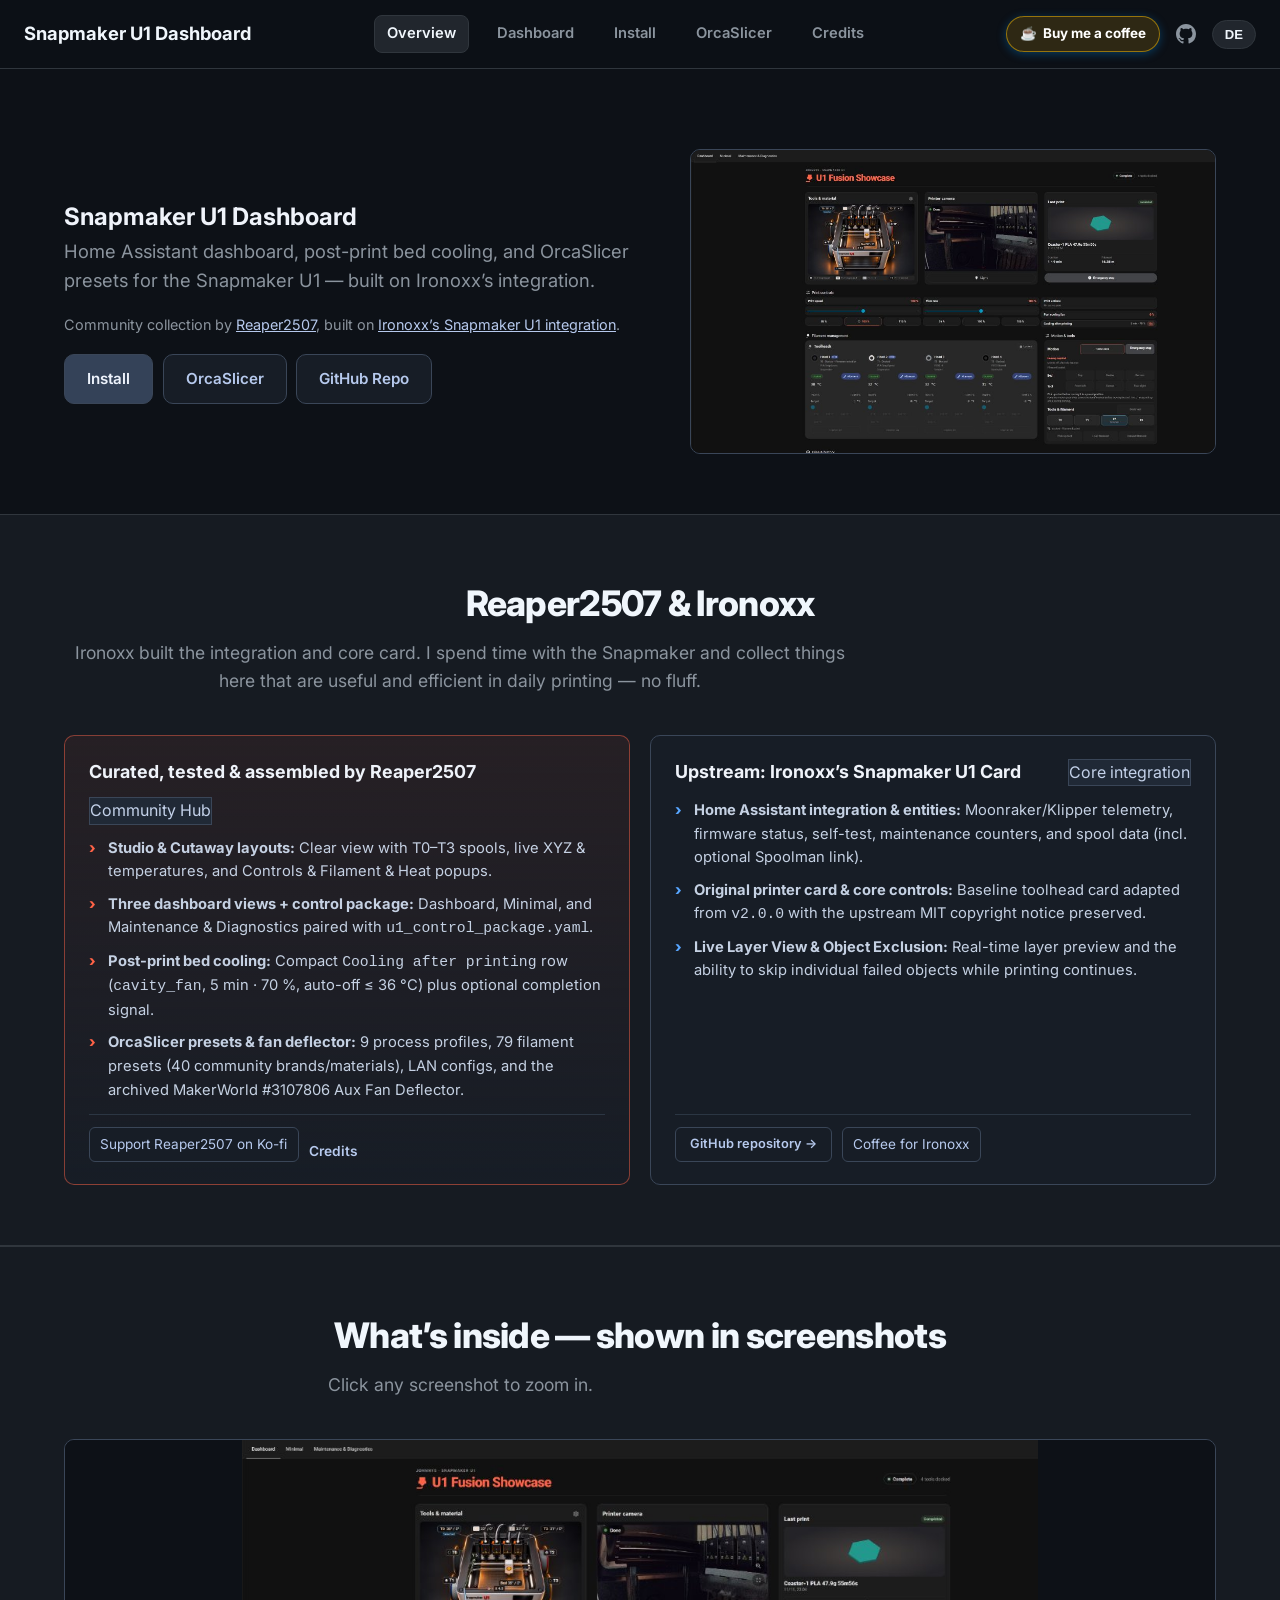
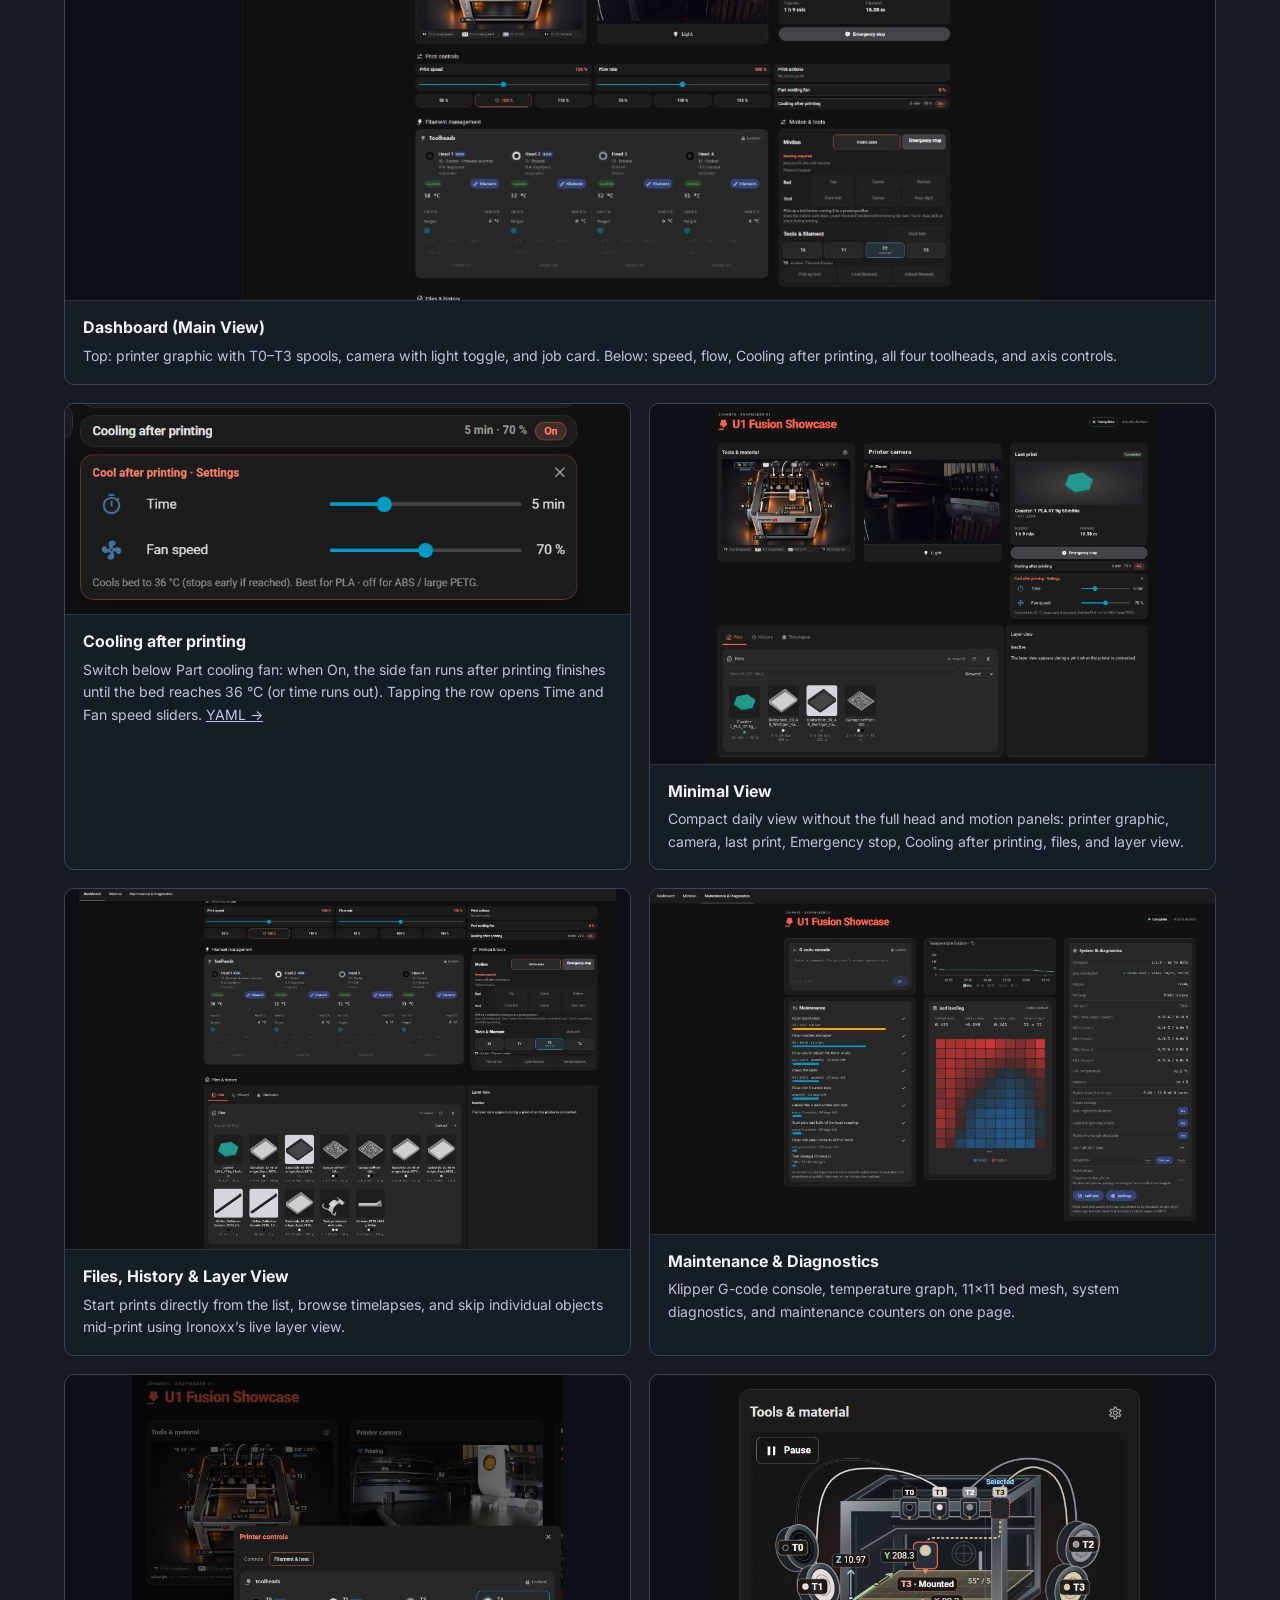
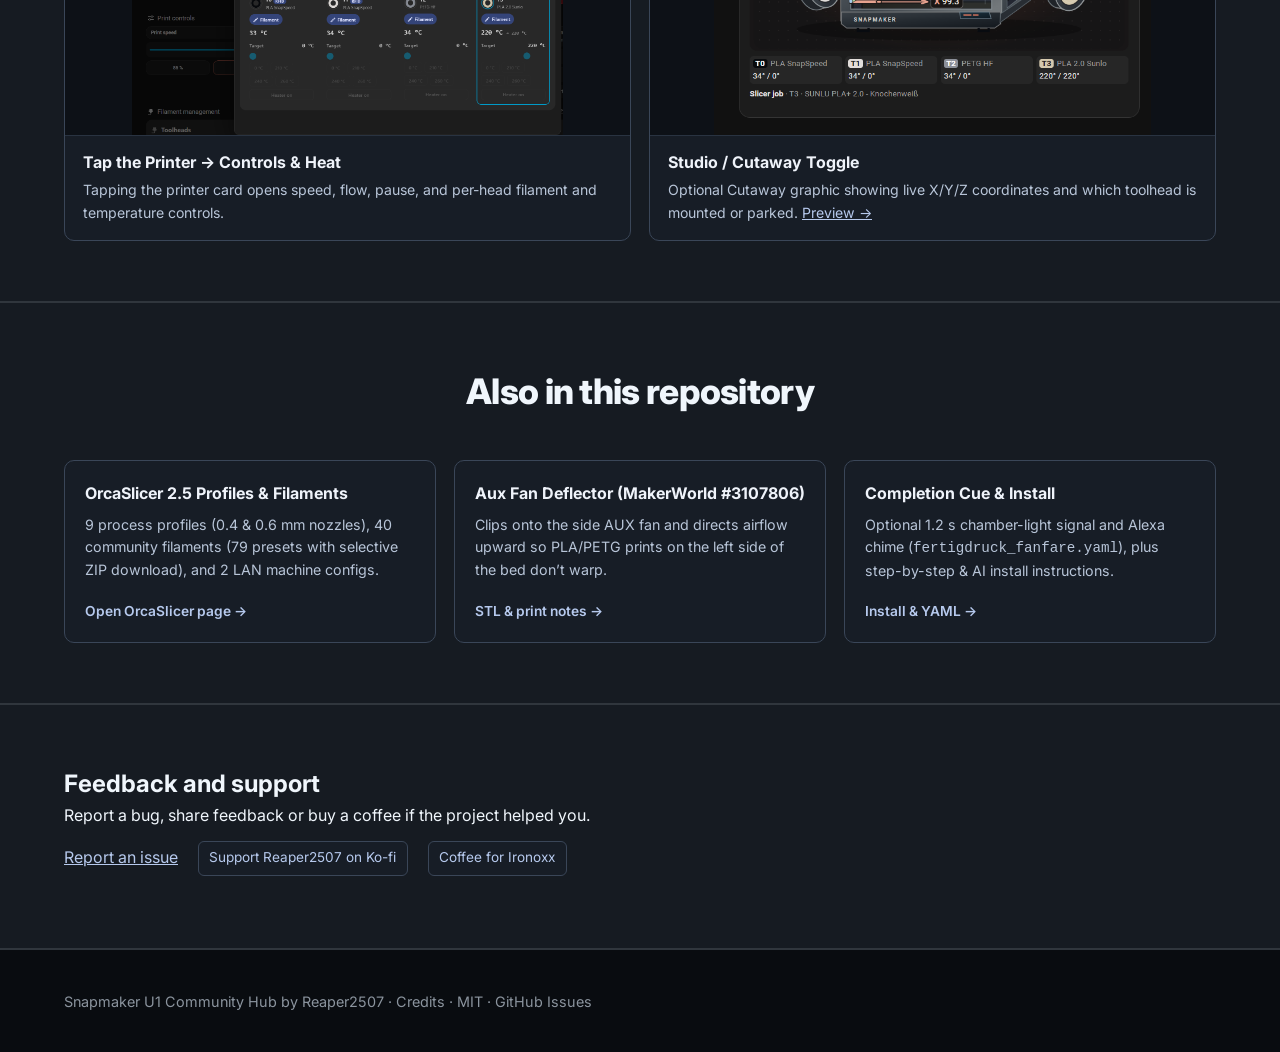
==== commit 5fadf2a2: "feat(slicer,docs): add 31 community filaments (79 presets) and interactive ZIP picker" ====
--- a/docs/index.html
+++ b/docs/index.html
@@ -96,7 +96,7 @@
       <div class="container">
         <div class="section-header">
           <h2 data-i18n="split-title">Reaper2507 &amp; Ironoxx</h2>
-          <p class="section-intro" data-i18n="split-intro">Ironoxx built the integration and core card. Reaper2507 puts the dashboard layouts, post-print cooling, and OrcaSlicer presets together.</p>
+          <p class="section-intro" data-i18n="split-intro">Ironoxx built the integration and core card. I spend time with the Snapmaker and collect things here that are useful and efficient in daily printing — no fluff.</p>
         </div>
 
         <div class="split-credit-grid">
@@ -110,7 +110,7 @@
               <li data-i18n="split-reaper-1"><strong>Studio &amp; Cutaway layouts:</strong> Clear view with T0–T3 spools, live XYZ &amp; temperatures, and Controls &amp; Filament &amp; Heat popups.</li>
               <li data-i18n="split-reaper-2"><strong>Three dashboard views + control package:</strong> Dashboard, Minimal, and Maintenance &amp; Diagnostics paired with <code>u1_control_package.yaml</code>.</li>
               <li data-i18n="split-reaper-3"><strong>Post-print bed cooling:</strong> Compact <code>Cooling after printing</code> row (<code>cavity_fan</code>, 5 min · 70 %, auto-off ≤ 36 °C) plus optional completion signal.</li>
-              <li data-i18n="split-reaper-4"><strong>OrcaSlicer presets &amp; fan deflector:</strong> 9 process profiles, 17 filament presets, LAN configs, and the archived MakerWorld #3107806 Aux Fan Deflector.</li>
+              <li data-i18n="split-reaper-4"><strong>OrcaSlicer presets &amp; fan deflector:</strong> 9 process profiles, 79 filament presets (40 community brands/materials), LAN configs, and the archived MakerWorld #3107806 Aux Fan Deflector.</li>
             </ul>
             <div class="split-card-actions">
               <a href="https://ko-fi.com/Reaper2507" target="_blank" rel="noopener noreferrer" class="coffee-link" data-i18n="coffee-maintainer">☕ Support Reaper2507 on Ko-fi</a>
@@ -230,7 +230,7 @@
         <div class="extras-showcase-grid">
           <article class="extra-feature-card">
             <h3 data-i18n="ex-slicer-title">OrcaSlicer 2.5 Profiles &amp; Filaments</h3>
-            <p data-i18n="ex-slicer-desc">9 process profiles (0.4 &amp; 0.6 mm nozzles), 17 tested filament presets, and 2 LAN machine configs ready to download.</p>
+            <p data-i18n="ex-slicer-desc">9 process profiles (0.4 &amp; 0.6 mm nozzles), 40 community filaments (79 presets with selective ZIP download), and 2 LAN machine configs.</p>
             <a class="extra-card-link" href="orcaslicer.html" data-i18n="ex-slicer-link">Open OrcaSlicer page →</a>
           </article>
 
--- a/docs/styles.css
+++ b/docs/styles.css
@@ -2581,3 +2581,235 @@
     grid-column: span 1;
   }
 }
+
+/* Interactive Filament Picker */
+.filament-toolbar {
+  display: flex;
+  flex-direction: column;
+  gap: 14px;
+  padding: 18px;
+  border-radius: var(--radius-md);
+  background: var(--panel-muted);
+  border: 1px solid var(--border-muted);
+  margin-bottom: 14px;
+}
+
+.filament-search-row {
+  display: flex;
+  gap: 12px;
+  align-items: center;
+  flex-wrap: wrap;
+}
+
+.filament-search-input {
+  flex: 1 1 260px;
+  padding: 10px 14px;
+  border-radius: 8px;
+  border: 1px solid rgba(255, 255, 255, 0.14);
+  background: rgba(13, 17, 23, 0.85);
+  color: #eff3fa;
+  font-size: 0.94rem;
+}
+
+.filament-search-input:focus {
+  outline: none;
+  border-color: var(--accent);
+}
+
+.filament-nozzle-pills,
+.filter-pills {
+  display: flex;
+  flex-wrap: wrap;
+  gap: 8px;
+  align-items: center;
+}
+
+.filter-group {
+  display: flex;
+  flex-wrap: wrap;
+  gap: 8px 12px;
+  align-items: center;
+}
+
+.filter-label {
+  font-size: 0.84rem;
+  font-weight: 600;
+  color: #9cb0c9;
+  min-width: 68px;
+}
+
+.filter-pill {
+  padding: 6px 12px;
+  border-radius: 999px;
+  border: 1px solid rgba(255, 255, 255, 0.14);
+  background: rgba(255, 255, 255, 0.04);
+  color: #d2dceb;
+  font-size: 0.83rem;
+  font-weight: 500;
+  cursor: pointer;
+  transition: border-color 0.15s, background 0.15s, color 0.15s;
+}
+
+.filter-pill:hover {
+  border-color: rgba(255, 193, 7, 0.5);
+  color: #ffffff;
+}
+
+.filter-pill.active {
+  background: rgba(255, 193, 7, 0.18);
+  border-color: var(--accent);
+  color: #ffe082;
+}
+
+.picker-actions-bar {
+  display: flex;
+  justify-content: space-between;
+  align-items: center;
+  flex-wrap: wrap;
+  gap: 12px;
+  padding: 12px 16px;
+  margin-bottom: 14px;
+  border-radius: var(--radius-md);
+  background: rgba(255, 193, 7, 0.06);
+  border: 1px solid rgba(255, 193, 7, 0.25);
+}
+
+.picker-select-controls,
+.picker-download-controls {
+  display: flex;
+  align-items: center;
+  flex-wrap: wrap;
+  gap: 10px;
+}
+
+.picker-count {
+  font-size: 0.88rem;
+  font-weight: 600;
+  color: #ffe082;
+}
+
+.picker-status {
+  font-size: 0.86rem;
+  color: #b8c5d8;
+}
+
+.filament-picker-grid {
+  display: grid;
+  grid-template-columns: repeat(2, minmax(0, 1fr));
+  gap: 10px;
+}
+
+.filament-card-row {
+  display: flex;
+  align-items: flex-start;
+  gap: 12px;
+  padding: 12px 14px;
+  border-radius: var(--radius-md);
+  background: var(--panel-muted);
+  border: 1px solid var(--border-muted);
+  transition: border-color 0.15s, background 0.15s;
+}
+
+.filament-card-row:hover {
+  border-color: rgba(255, 255, 255, 0.24);
+}
+
+.filament-card-row.selected {
+  border-color: rgba(255, 193, 7, 0.55);
+  background: rgba(255, 193, 7, 0.06);
+}
+
+.filament-check {
+  width: 18px;
+  height: 18px;
+  margin-top: 3px;
+  accent-color: #ffc107;
+  cursor: pointer;
+  flex-shrink: 0;
+}
+
+.filament-row-body {
+  flex: 1 1 auto;
+  min-width: 0;
+}
+
+.filament-row-head {
+  display: flex;
+  align-items: center;
+  flex-wrap: wrap;
+  gap: 6px 8px;
+  margin-bottom: 4px;
+}
+
+.filament-row-title {
+  font-weight: 600;
+  font-size: 0.95rem;
+  color: #eff3fa;
+  cursor: pointer;
+}
+
+.source-badge {
+  font-size: 0.72rem;
+  font-weight: 600;
+  padding: 2px 7px;
+  border-radius: 999px;
+  text-transform: uppercase;
+  letter-spacing: 0.02em;
+}
+
+.source-verified {
+  background: rgba(46, 160, 67, 0.22);
+  color: #7ee787;
+  border: 1px solid rgba(46, 160, 67, 0.4);
+}
+
+.source-library {
+  background: rgba(56, 139, 253, 0.18);
+  color: #79c0ff;
+  border: 1px solid rgba(56, 139, 253, 0.35);
+}
+
+.source-datasheet {
+  background: rgba(210, 153, 34, 0.18);
+  color: #e3b341;
+  border: 1px solid rgba(210, 153, 34, 0.35);
+}
+
+.filament-row-specs {
+  font-family: var(--font-mono);
+  font-size: 0.79rem;
+  color: #9cb0c9;
+  margin-bottom: 6px;
+}
+
+.filament-row-links {
+  display: flex;
+  flex-wrap: wrap;
+  gap: 10px;
+  font-size: 0.81rem;
+}
+
+.filament-row-links a {
+  color: #79c0ff;
+  text-decoration: none;
+}
+
+.filament-row-links a:hover {
+  text-decoration: underline;
+}
+
+.community-tools-note {
+  margin-top: 18px;
+  padding: 12px 16px;
+  border-radius: var(--radius-md);
+  background: rgba(255, 255, 255, 0.03);
+  border: 1px solid var(--border-muted);
+  font-size: 0.89rem;
+  color: #b8c5d8;
+}
+
+@media (max-width: 820px) {
+  .filament-picker-grid {
+    grid-template-columns: minmax(0, 1fr);
+  }
+}
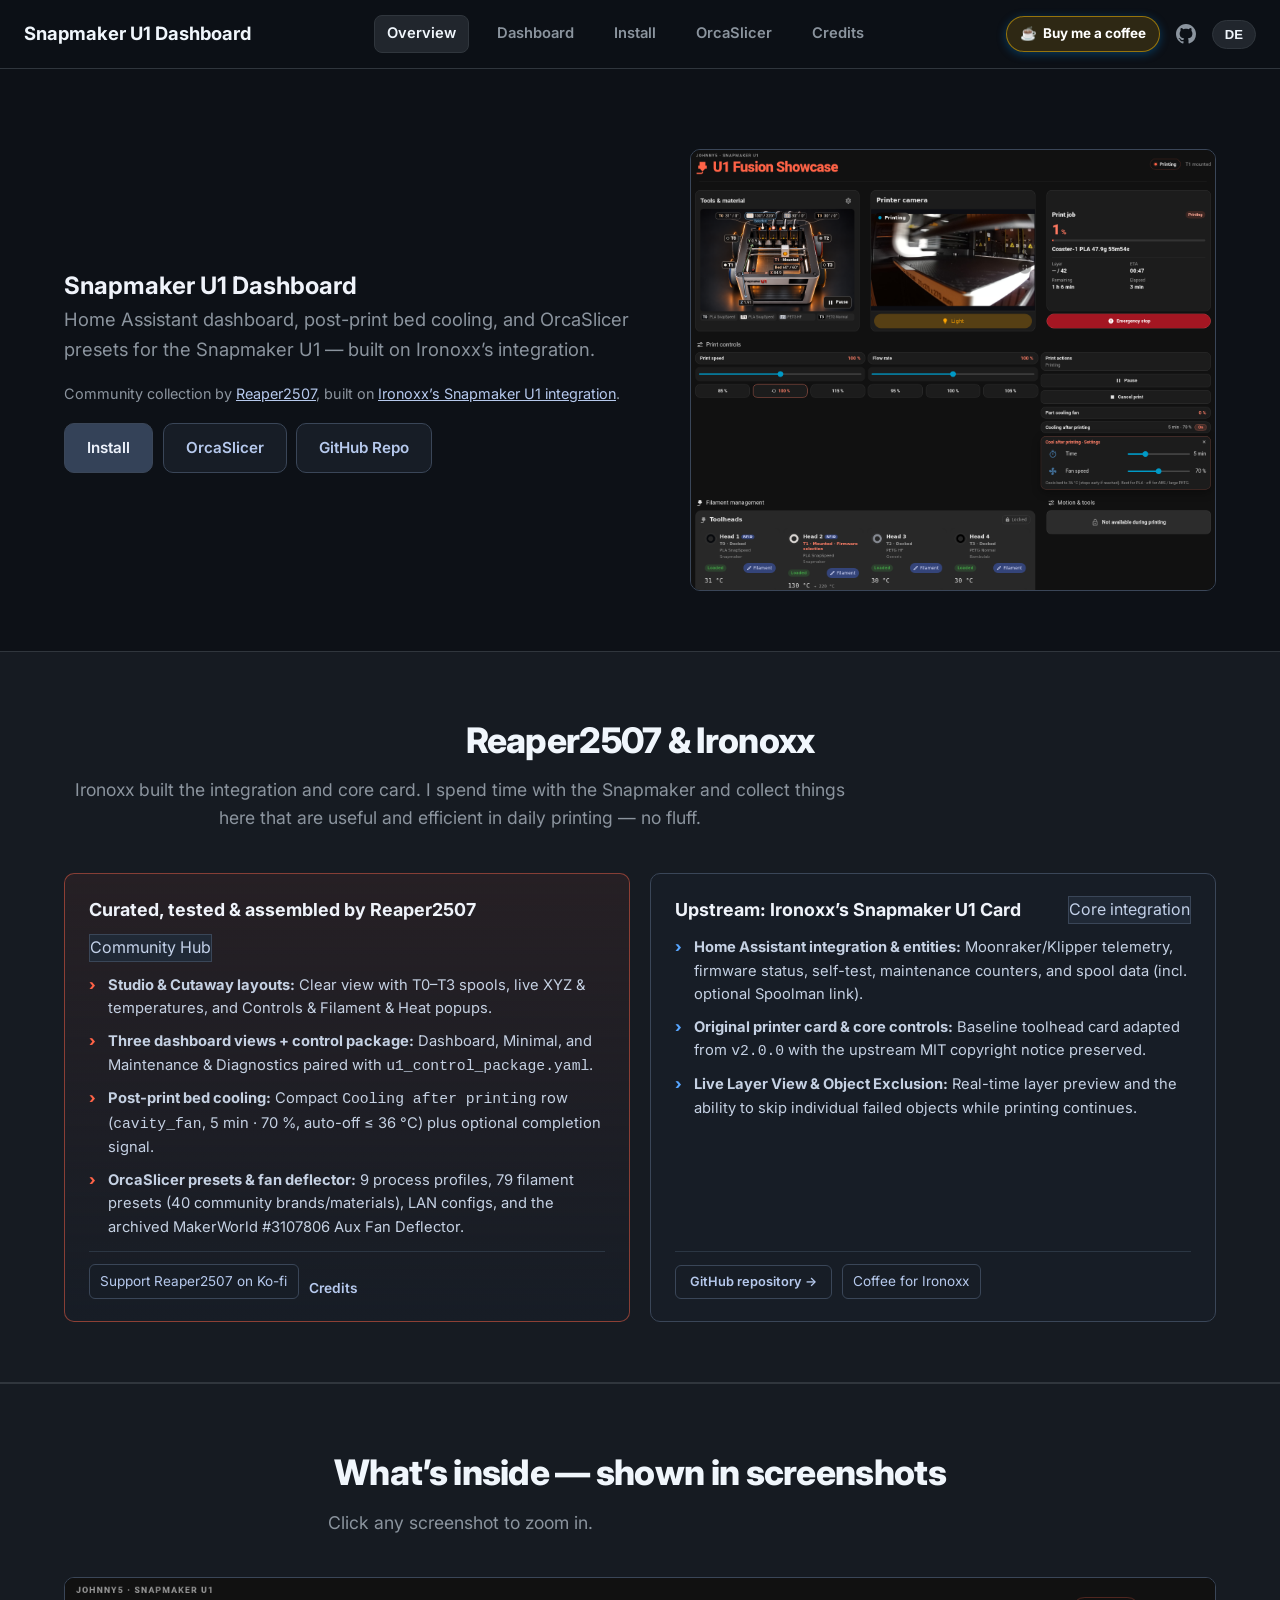
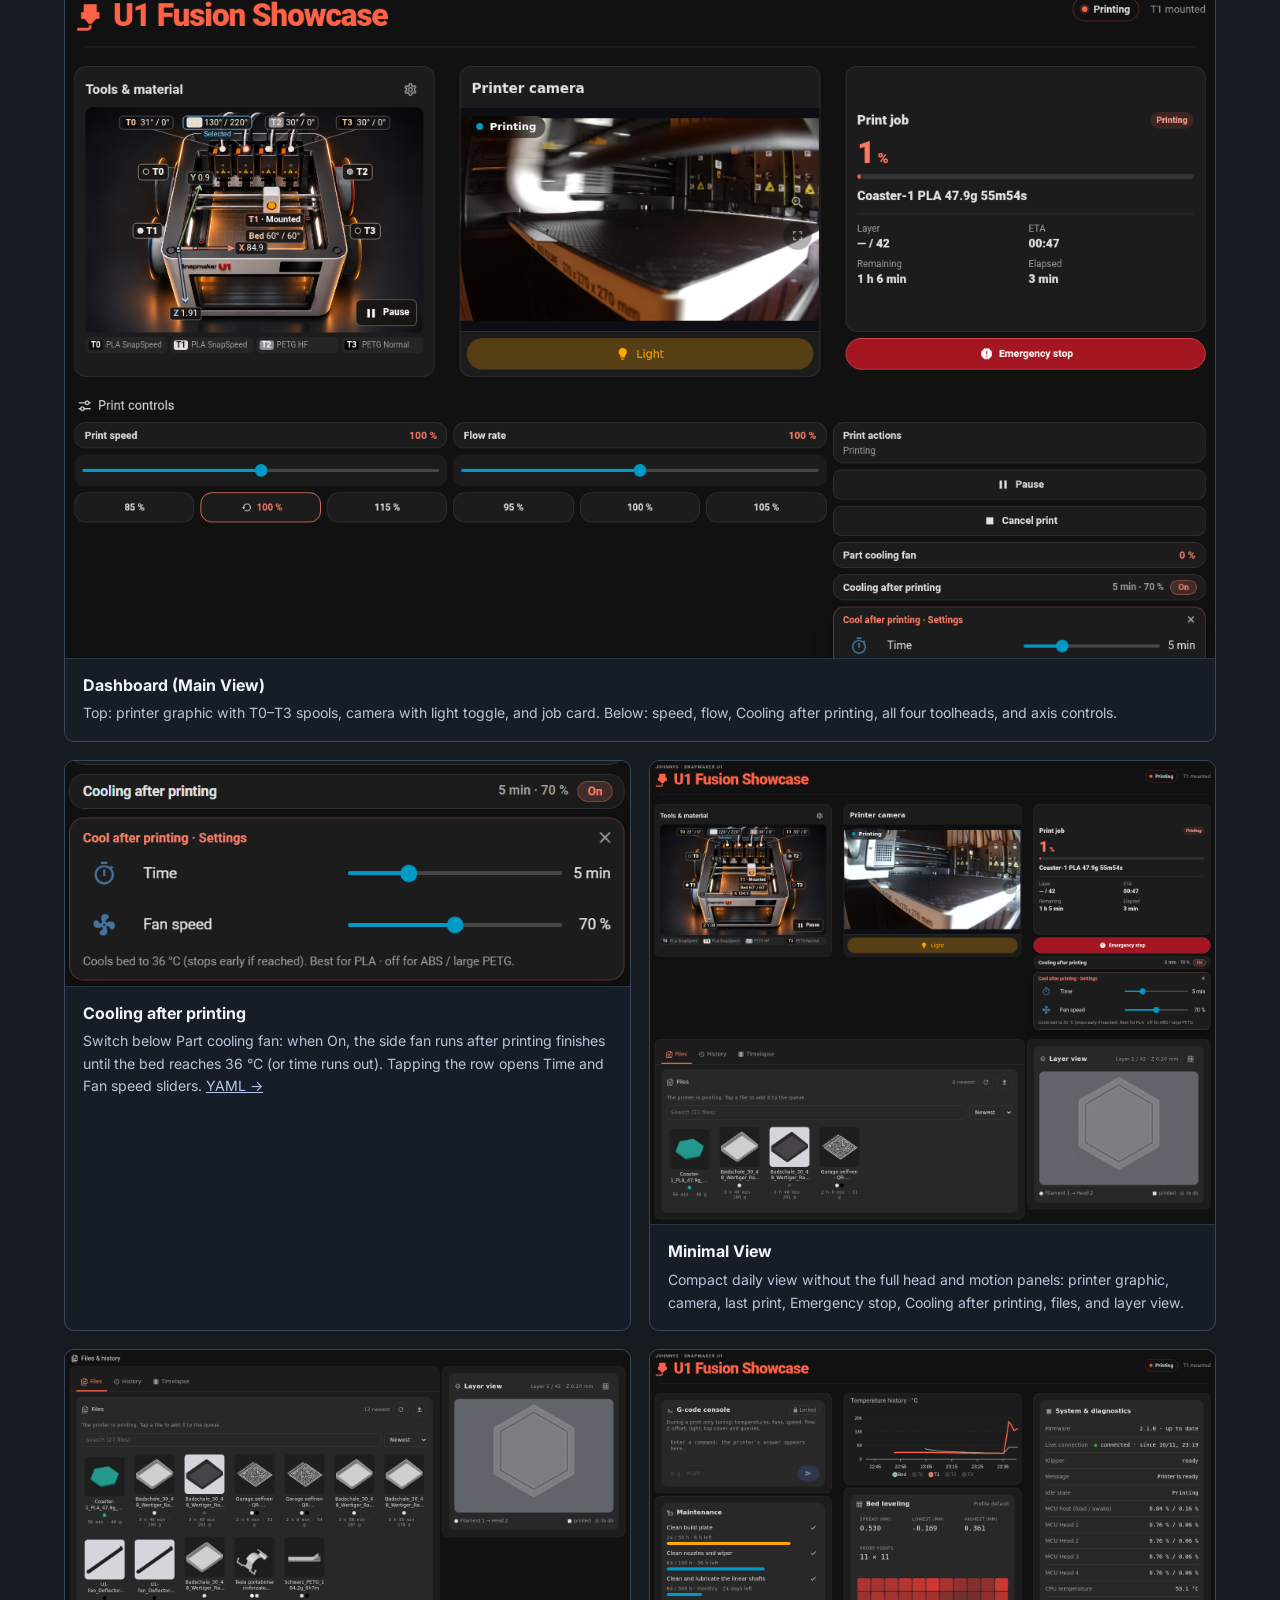
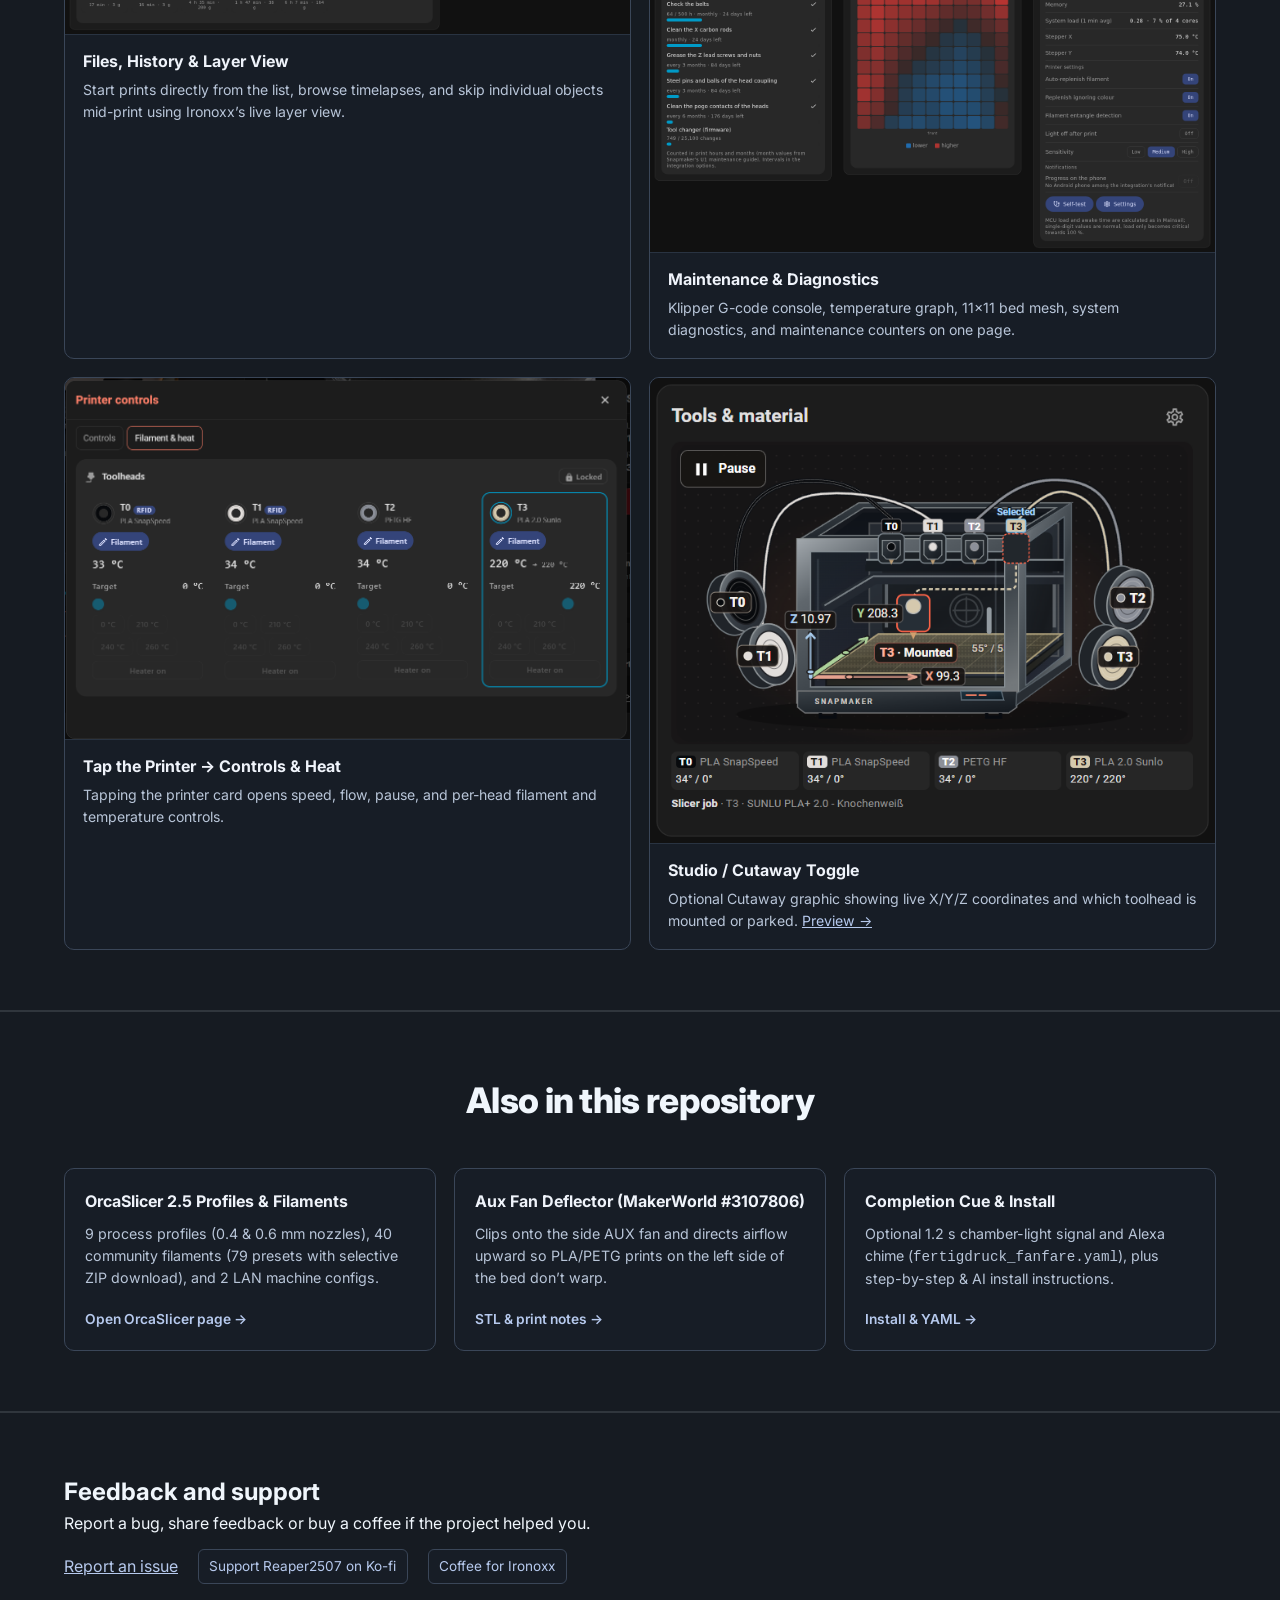
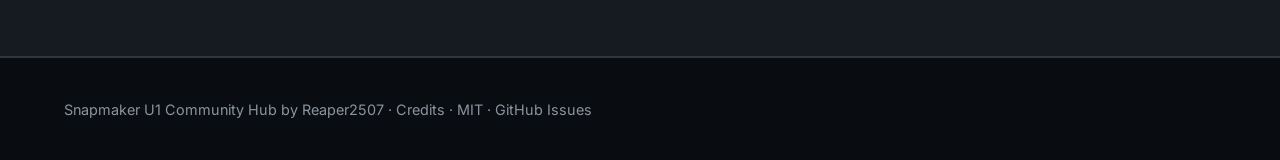
==== commit f39075e7: "style(docs): crop showcase screenshots edge-to-edge and remove black margins" ====
--- a/docs/index.html
+++ b/docs/index.html
@@ -13,7 +13,7 @@
   <meta property="og:title" content="Snapmaker U1 Dashboard for Home Assistant · Reaper2507">
   <meta property="og:description" content="Snapmaker U1 Home Assistant Community Hub by Reaper2507: Studio &amp; Cutaway live rendering, 3 Lovelace views, post-print bed cooling, hardware mod, and 26 tuned OrcaSlicer presets.">
   <meta property="og:url" content="https://reaper2507.github.io/snapmaker-u1-homeassistant/">
-  <meta property="og:image" content="https://reaper2507.github.io/snapmaker-u1-homeassistant/assets/dashboard-main.jpg">
+  <meta property="og:image" content="https://reaper2507.github.io/snapmaker-u1-homeassistant/assets/dashboard-main.png">
   <script type="application/ld+json">
   {
     "@context": "https://schema.org",
@@ -32,7 +32,7 @@
     "keywords": ["Snapmaker U1", "Home Assistant", "Reaper2507", "snapmaker-u1-homeassistant", "OrcaSlicer", "Lovelace", "Cool After Printing"]
   }
   </script>
-  <link rel="stylesheet" href="styles.css?v=20261111_01">
+  <link rel="stylesheet" href="styles.css?v=20261111_03">
   <link rel="preconnect" href="https://fonts.googleapis.com">
   <link rel="preconnect" href="https://fonts.gstatic.com" crossorigin>
   <link href="https://fonts.googleapis.com/css2?family=Inter:wght@400;500;600;700;800&family=JetBrains+Mono:wght@400;600&display=swap" rel="stylesheet">
@@ -84,8 +84,8 @@
         </div>
 
         <div class="hero-image">
-          <button type="button" class="hero-preview-btn" data-lightbox-src="assets/dashboard-main.jpg" data-lightbox-title="Snapmaker U1 Dashboard">
-            <img src="assets/dashboard-main.jpg" alt="Snapmaker U1 Home Assistant dashboard showing Studio view, camera, last print, Cooling after printing, and 4 toolheads">
+          <button type="button" class="hero-preview-btn" data-lightbox-src="assets/dashboard-main.png" data-lightbox-title="Snapmaker U1 Dashboard">
+            <img src="assets/dashboard-main.png" alt="Snapmaker U1 Home Assistant dashboard showing Studio view, camera, last print, Cooling after printing, and 4 toolheads">
           </button>
         </div>
       </div>
@@ -148,8 +148,8 @@
 
         <div class="showcase-grid">
           <article class="showcase-card showcase-wide">
-            <button type="button" class="showcase-thumb-btn" data-lightbox-src="assets/dashboard-main.jpg" data-lightbox-title="Dashboard">
-              <img src="assets/dashboard-main.jpg" alt="Main Snapmaker U1 dashboard showing tools and material, camera, last print, cooling after printing, toolheads, and motion controls" loading="lazy">
+            <button type="button" class="showcase-thumb-btn" data-lightbox-src="assets/dashboard-main.png" data-lightbox-title="Dashboard">
+              <img src="assets/dashboard-main.png" alt="Main Snapmaker U1 dashboard showing tools and material, camera, last print, cooling after printing, toolheads, and motion controls" loading="lazy">
             </button>
             <div class="showcase-card-body">
               <h3 data-i18n="sc-full-title">Dashboard (Main View)</h3>
@@ -178,8 +178,8 @@
           </article>
 
           <article class="showcase-card">
-            <button type="button" class="showcase-thumb-btn" data-lightbox-src="assets/dashboard-files.jpg" data-lightbox-title="Files &amp; Layer View">
-              <img src="assets/dashboard-files.jpg" alt="Files, history, timelapse tabs and live layer view card" loading="lazy">
+            <button type="button" class="showcase-thumb-btn" data-lightbox-src="assets/dashboard-files.png" data-lightbox-title="Files &amp; Layer View">
+              <img src="assets/dashboard-files.png" alt="Files, history, timelapse tabs and live layer view card" loading="lazy">
             </button>
             <div class="showcase-card-body">
               <h3 data-i18n="sc-files-title">Files, History &amp; Layer View</h3>
@@ -188,8 +188,8 @@
           </article>
 
           <article class="showcase-card">
-            <button type="button" class="showcase-thumb-btn" data-lightbox-src="assets/maintenance-view.jpg" data-lightbox-title="Maintenance &amp; Diagnostics">
-              <img src="assets/maintenance-view.jpg" alt="Maintenance view with G-code console, temperature history, 11x11 bed leveling mesh, maintenance timers and diagnostics" loading="lazy">
+            <button type="button" class="showcase-thumb-btn" data-lightbox-src="assets/maintenance-view.png" data-lightbox-title="Maintenance &amp; Diagnostics">
+              <img src="assets/maintenance-view.png" alt="Maintenance view with G-code console, temperature history, 11x11 bed leveling mesh, maintenance timers and diagnostics" loading="lazy">
             </button>
             <div class="showcase-card-body">
               <h3 data-i18n="sc-maint-title">Maintenance &amp; Diagnostics</h3>
@@ -288,6 +288,6 @@
     </div>
   </footer>
 
-  <script src="app.js?v=20261111_01"></script>
+  <script src="app.js?v=20261111_02"></script>
 </body>
 </html>
--- a/docs/styles.css
+++ b/docs/styles.css
@@ -2310,7 +2310,7 @@
 .controls-preview-trigger img { display: block; width: 100%; height: auto; margin-inline: auto; }
 .controls-preview-trigger .studio-hero-card { max-height: 520px; width: auto; max-width: 100%; object-fit: contain; }
 .controls-preview-label { display: inline-block; margin-block-start: .55rem; text-decoration: underline; text-underline-offset: .2em; }
-.controls-preview-dialog { margin: auto; overflow-y: auto; width: min(980px, calc(100% - 2rem)); max-height: calc(100% - 2rem); padding: 1rem; border: 1px solid var(--border-muted); border-radius: 12px; background: #171d26; color: #eff3fa; }
+.controls-preview-dialog { margin: auto; overflow-y: auto; width: min(1180px, calc(100% - 2rem)); max-height: calc(100% - 2rem); padding: 1rem; border: 1px solid var(--border-muted); border-radius: 12px; background: #171d26; color: #eff3fa; }
 .controls-preview-dialog::backdrop { background: rgb(0 0 0 / .7); }
 .controls-preview-dialog img { display: block; width: 100%; height: auto; }
 .controls-preview-header { display: flex; align-items: center; justify-content: space-between; flex-wrap: wrap; gap: .5rem; }
@@ -2322,7 +2322,7 @@
 .hero-content .hero-lead { margin-block-end: 1.1rem; }
 .hero-image { grid-area: preview; align-self: center; min-width: 0; }
 .hero-preview-btn { display: block; width: 100%; padding: 0; border: 1px solid var(--border-muted); border-radius: var(--radius-md); overflow: hidden; background: #0d1117; cursor: zoom-in; }
-.hero-preview-btn img { display: block; width: 100%; height: auto; }
+.hero-preview-btn img { display: block; width: 100%; height: auto; max-height: 440px; object-fit: cover; object-position: top center; }
 .dashboard-views { margin-block: 1rem; }
 .dashboard-view-link { display: block; text-decoration: none; }
 .dashboard-view-link h3 { margin-block-start: .75rem; text-decoration: underline; text-underline-offset: .2em; }
@@ -2484,13 +2484,13 @@
 .showcase-thumb-btn img {
   display: block;
   width: 100%;
-  max-height: 360px;
-  object-fit: contain;
-  background: #0d1117;
+  height: auto;
 }
 
 .showcase-card.showcase-wide .showcase-thumb-btn img {
-  max-height: 460px;
+  max-height: 680px;
+  object-fit: cover;
+  object-position: top center;
 }
 
 .showcase-card-body {
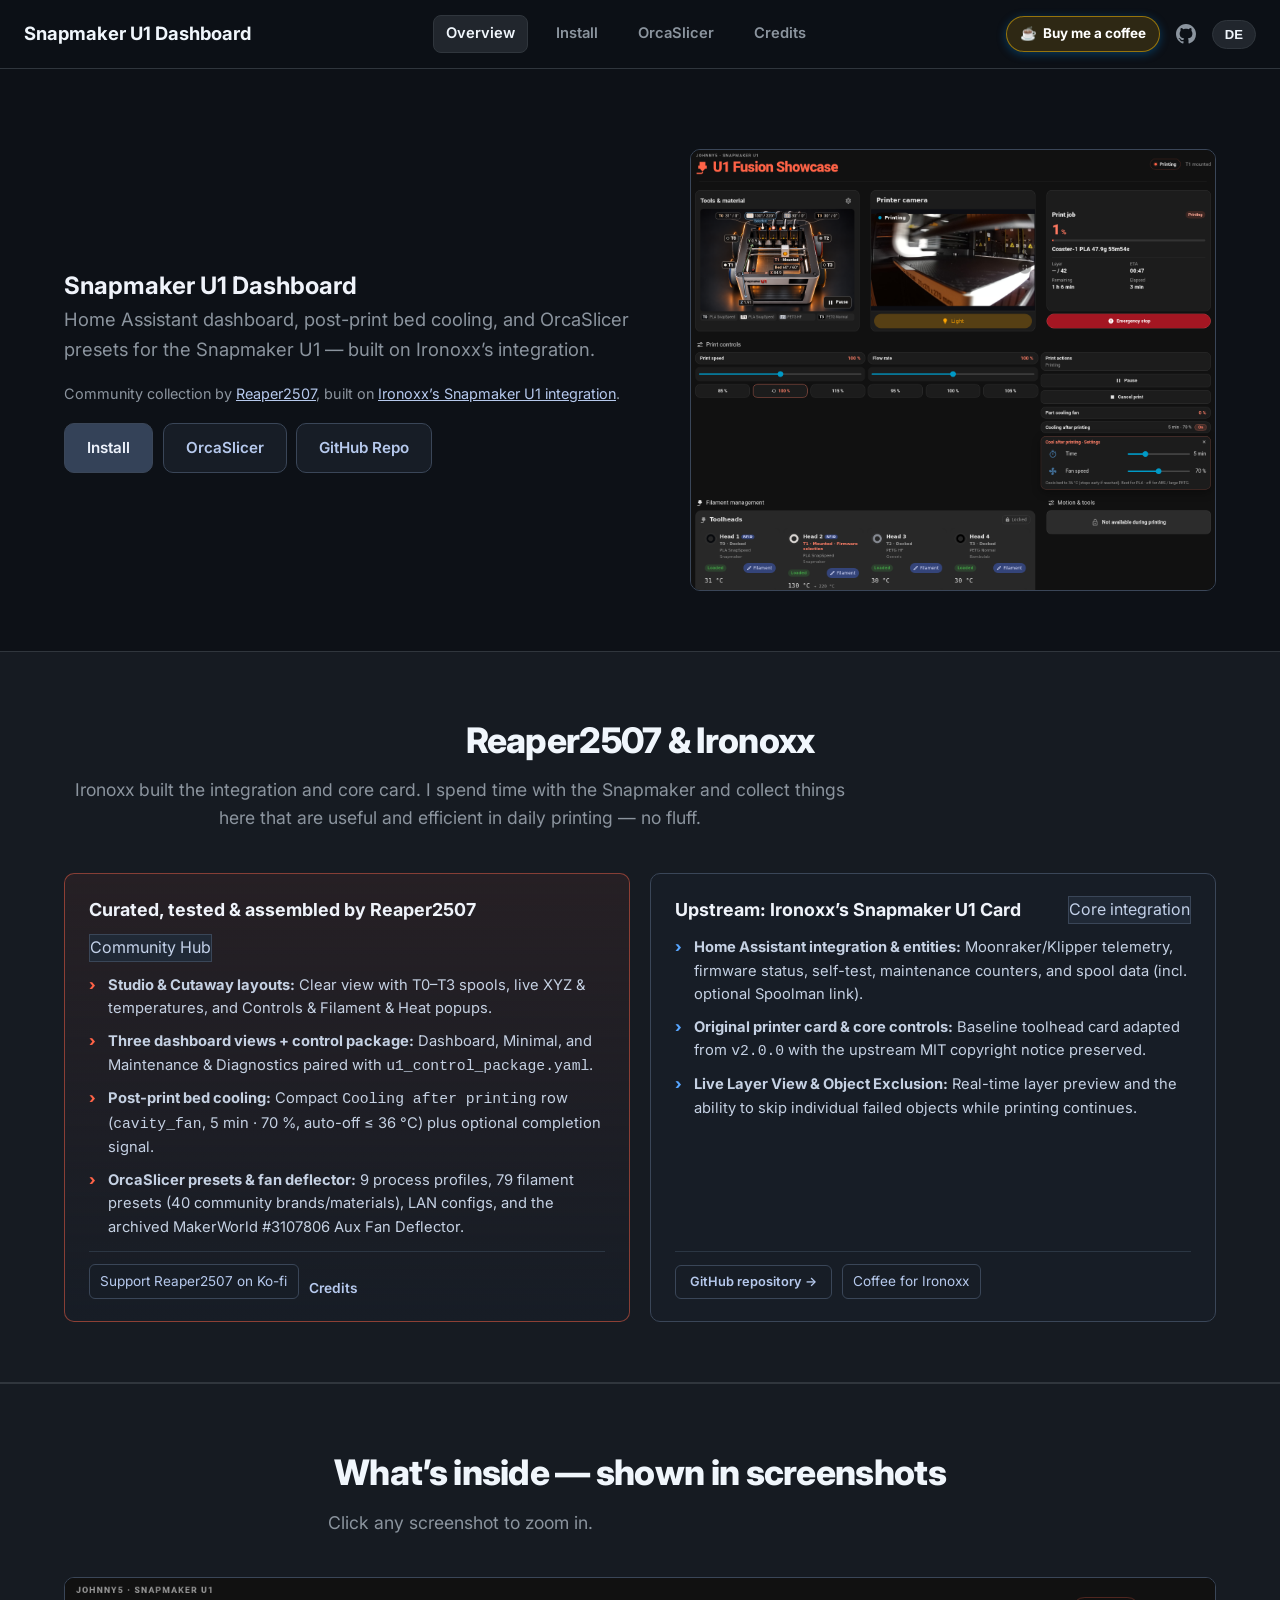
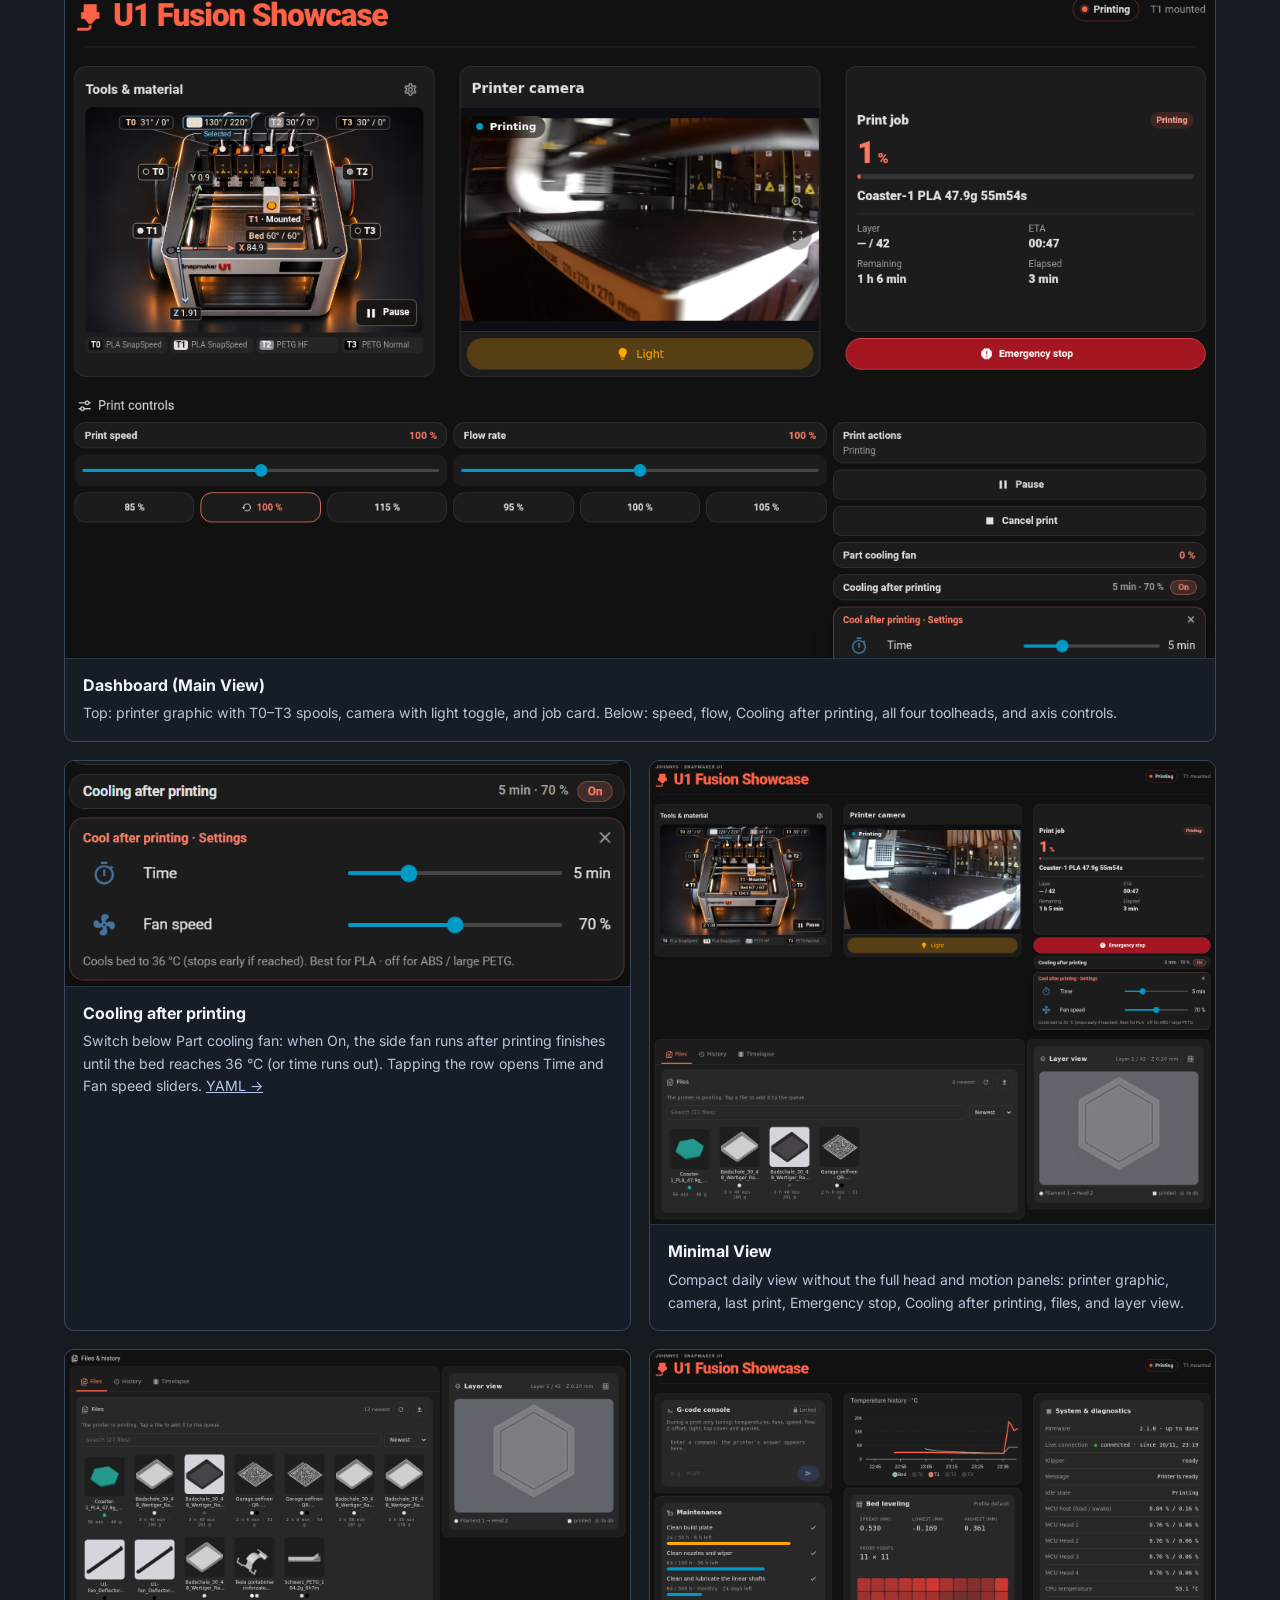
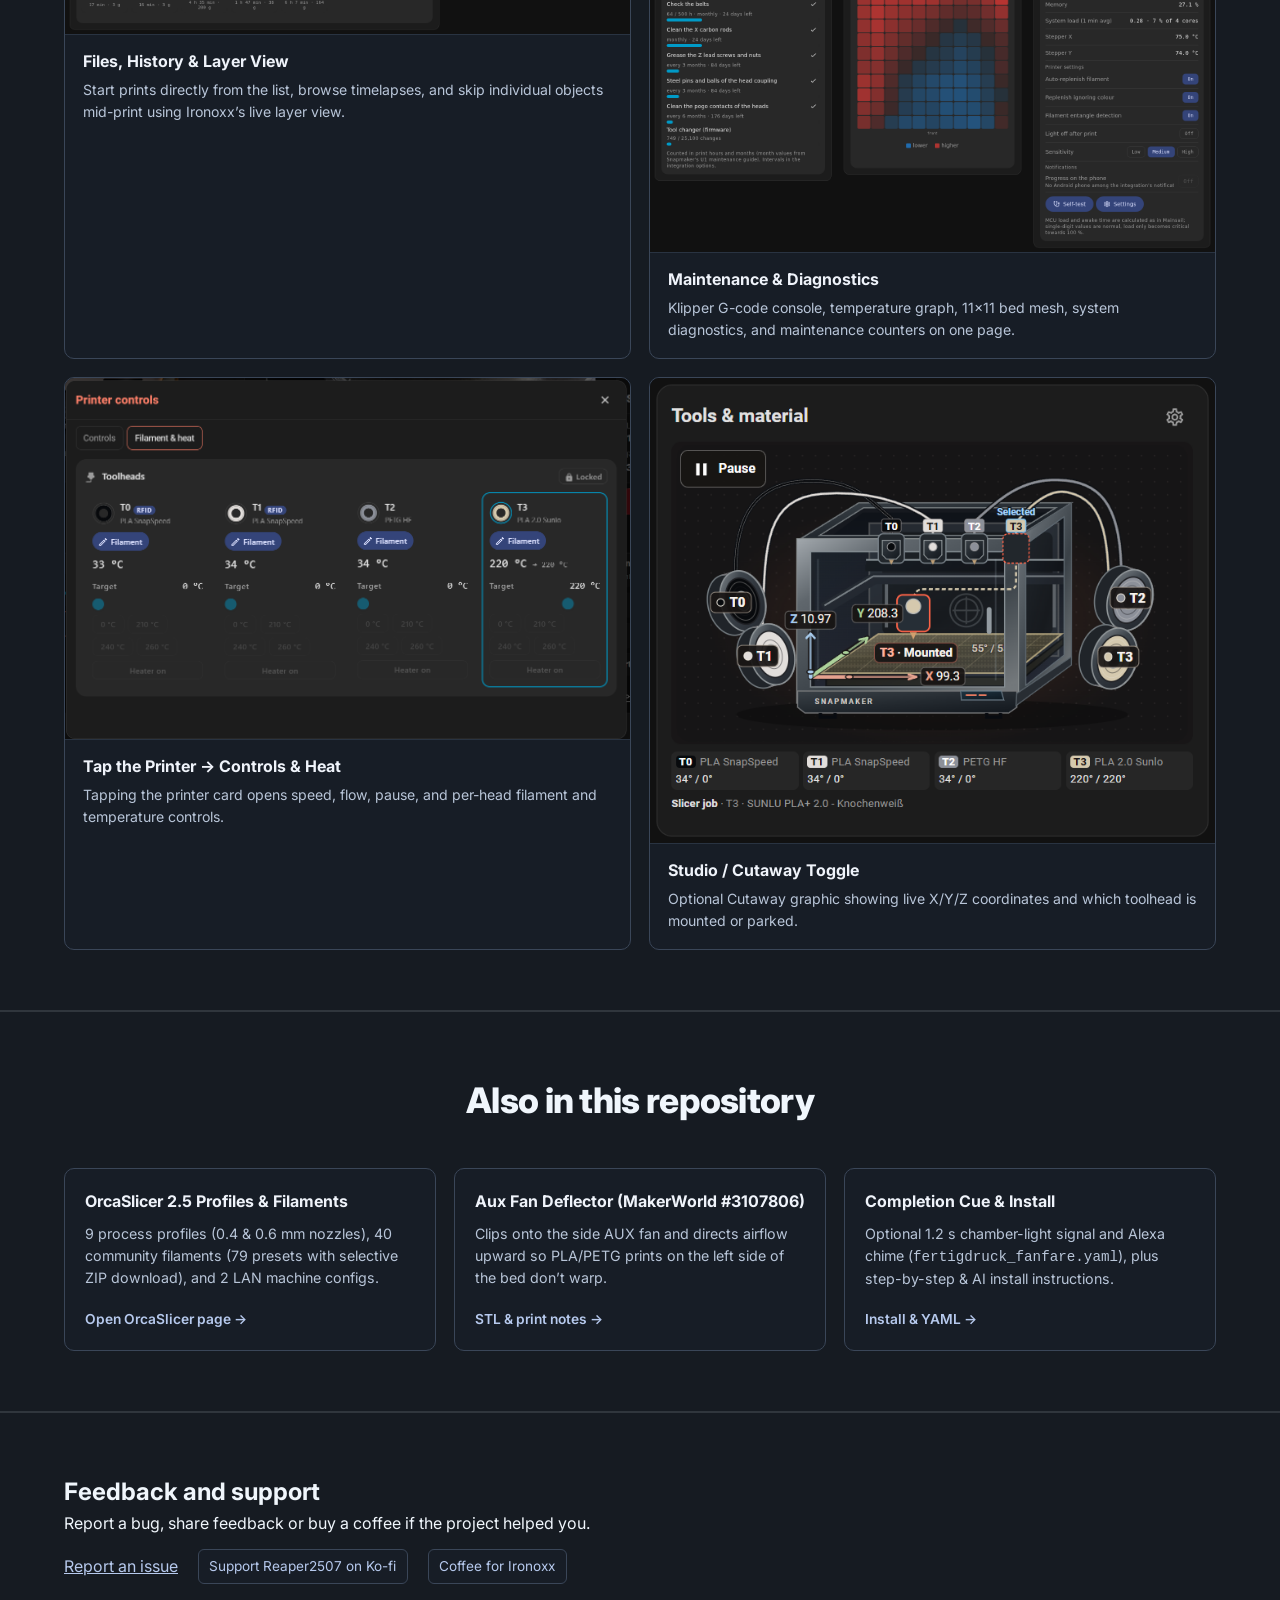
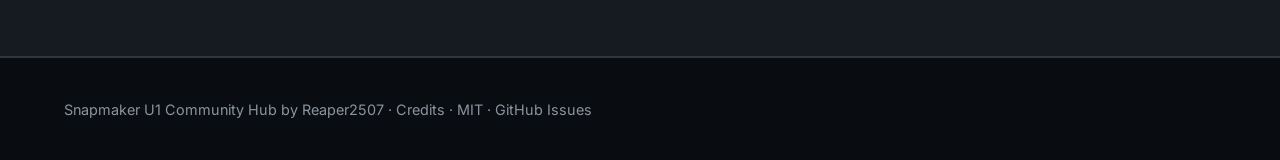
==== commit 5e41af19: "Streamline docs to 4 clear pages (Variant A) + 1-click HACS, ZIP & HA CLI installer" ====
--- a/docs/index.html
+++ b/docs/index.html
@@ -32,7 +32,7 @@
     "keywords": ["Snapmaker U1", "Home Assistant", "Reaper2507", "snapmaker-u1-homeassistant", "OrcaSlicer", "Lovelace", "Cool After Printing"]
   }
   </script>
-  <link rel="stylesheet" href="styles.css?v=20261111_03">
+  <link rel="stylesheet" href="styles.css?v=20261111_04">
   <link rel="preconnect" href="https://fonts.googleapis.com">
   <link rel="preconnect" href="https://fonts.gstatic.com" crossorigin>
   <link href="https://fonts.googleapis.com/css2?family=Inter:wght@400;500;600;700;800&family=JetBrains+Mono:wght@400;600&display=swap" rel="stylesheet">
@@ -47,7 +47,6 @@
       </a>
       <nav class="nav-links" aria-label="Main navigation">
         <a href="index.html" class="nav-link active" data-i18n="nav-home" aria-current="page">Overview</a>
-        <a href="homeassistant.html" class="nav-link" data-i18n="nav-ha">Dashboard</a>
         <a href="install.html" class="nav-link" data-i18n="nav-install">Install</a>
         <a href="orcaslicer.html" class="nav-link" data-i18n="nav-orcaslicer">OrcaSlicer</a>
         <a href="credits.html" class="nav-link" data-i18n="nav-credits">Credits</a>
@@ -163,7 +162,7 @@
             </button>
             <div class="showcase-card-body">
               <h3 data-i18n="sc-cool-title">Cooling after printing</h3>
-              <p data-i18n="sc-cool-desc">Switch below Part cooling fan: when On, the side fan runs after printing finishes until the bed reaches 36 °C (or time runs out). Tapping the row opens Time and Fan speed sliders. <a href="homeassistant.html#cooling">YAML →</a></p>
+              <p data-i18n="sc-cool-desc">Switch below Part cooling fan: when On, the side fan runs after printing finishes until the bed reaches 36 °C (or time runs out). Tapping the row opens Time and Fan speed sliders. <a href="install.html#cooling">YAML →</a></p>
             </div>
           </article>
 
@@ -213,7 +212,7 @@
             </button>
             <div class="showcase-card-body">
               <h3 data-i18n="sc-cutaway-title">Studio / Cutaway Toggle</h3>
-              <p data-i18n="sc-cutaway-desc">Optional Cutaway graphic showing live X/Y/Z coordinates and which toolhead is mounted or parked. <a href="homeassistant.html#telemetry">Preview →</a></p>
+              <p data-i18n="sc-cutaway-desc">Optional Cutaway graphic showing live X/Y/Z coordinates and which toolhead is mounted or parked. Toggle between Studio and Cutaway directly on the card.</p>
             </div>
           </article>
         </div>
@@ -288,6 +287,6 @@
     </div>
   </footer>
 
-  <script src="app.js?v=20261111_02"></script>
+  <script src="app.js?v=20261111_03"></script>
 </body>
 </html>
--- a/docs/styles.css
+++ b/docs/styles.css
@@ -2813,3 +2813,108 @@
     grid-template-columns: minmax(0, 1fr);
   }
 }
+
+/* Streamlined Install Page (Variant A: HACS 1-Click + ZIP/CLI Cards) */
+.hacs-grid {
+  display: grid;
+  grid-template-columns: repeat(auto-fill, minmax(220px, 1fr));
+  gap: 14px;
+  margin-top: 18px;
+}
+
+.hacs-card {
+  display: flex;
+  flex-direction: column;
+  gap: 6px;
+  padding: 15px 16px;
+  border-radius: var(--radius-md);
+  background: var(--bg-card, #161b22);
+  border: 1px solid var(--border-muted, #30363d);
+  color: inherit;
+  text-decoration: none;
+  transition: border-color 0.18s ease, transform 0.16s ease, background 0.18s ease;
+}
+
+.hacs-card:hover {
+  border-color: var(--accent-blue, #58a6ff);
+  background: rgba(88, 166, 255, 0.06);
+  transform: translateY(-2px);
+}
+
+.hacs-primary {
+  border-color: rgba(240, 136, 62, 0.55);
+  background: rgba(240, 136, 62, 0.06);
+}
+
+.hacs-primary:hover {
+  border-color: #f0883e;
+  background: rgba(240, 136, 62, 0.11);
+}
+
+.hacs-tag {
+  font-size: 0.72rem;
+  font-weight: 700;
+  text-transform: uppercase;
+  letter-spacing: 0.05em;
+  color: #8b949e;
+}
+
+.hacs-primary .hacs-tag {
+  color: #f0883e;
+}
+
+.hacs-card strong {
+  font-size: 0.98rem;
+  color: #f0f6fc;
+}
+
+.hacs-cta {
+  margin-top: auto;
+  padding-top: 4px;
+  font-size: 0.85rem;
+  font-weight: 600;
+  color: #79c0ff;
+}
+
+.install-methods-grid {
+  display: grid;
+  grid-template-columns: repeat(2, minmax(0, 1fr));
+  gap: 18px;
+  margin-top: 18px;
+}
+
+.install-box {
+  padding: 20px;
+  border-radius: var(--radius-md);
+  background: var(--bg-card, #161b22);
+  border: 1px solid var(--border-muted, #30363d);
+  display: flex;
+  flex-direction: column;
+  gap: 10px;
+}
+
+.install-box h3 {
+  margin: 0;
+  font-size: 1.06rem;
+  color: #f0f6fc;
+}
+
+.install-box p {
+  margin: 0;
+  font-size: 0.92rem;
+  color: #b8c5d8;
+}
+
+.install-btn-row {
+  display: flex;
+  flex-wrap: wrap;
+  align-items: center;
+  gap: 12px;
+  margin-top: 4px;
+}
+
+@media (max-width: 780px) {
+  .install-methods-grid {
+    grid-template-columns: minmax(0, 1fr);
+  }
+}
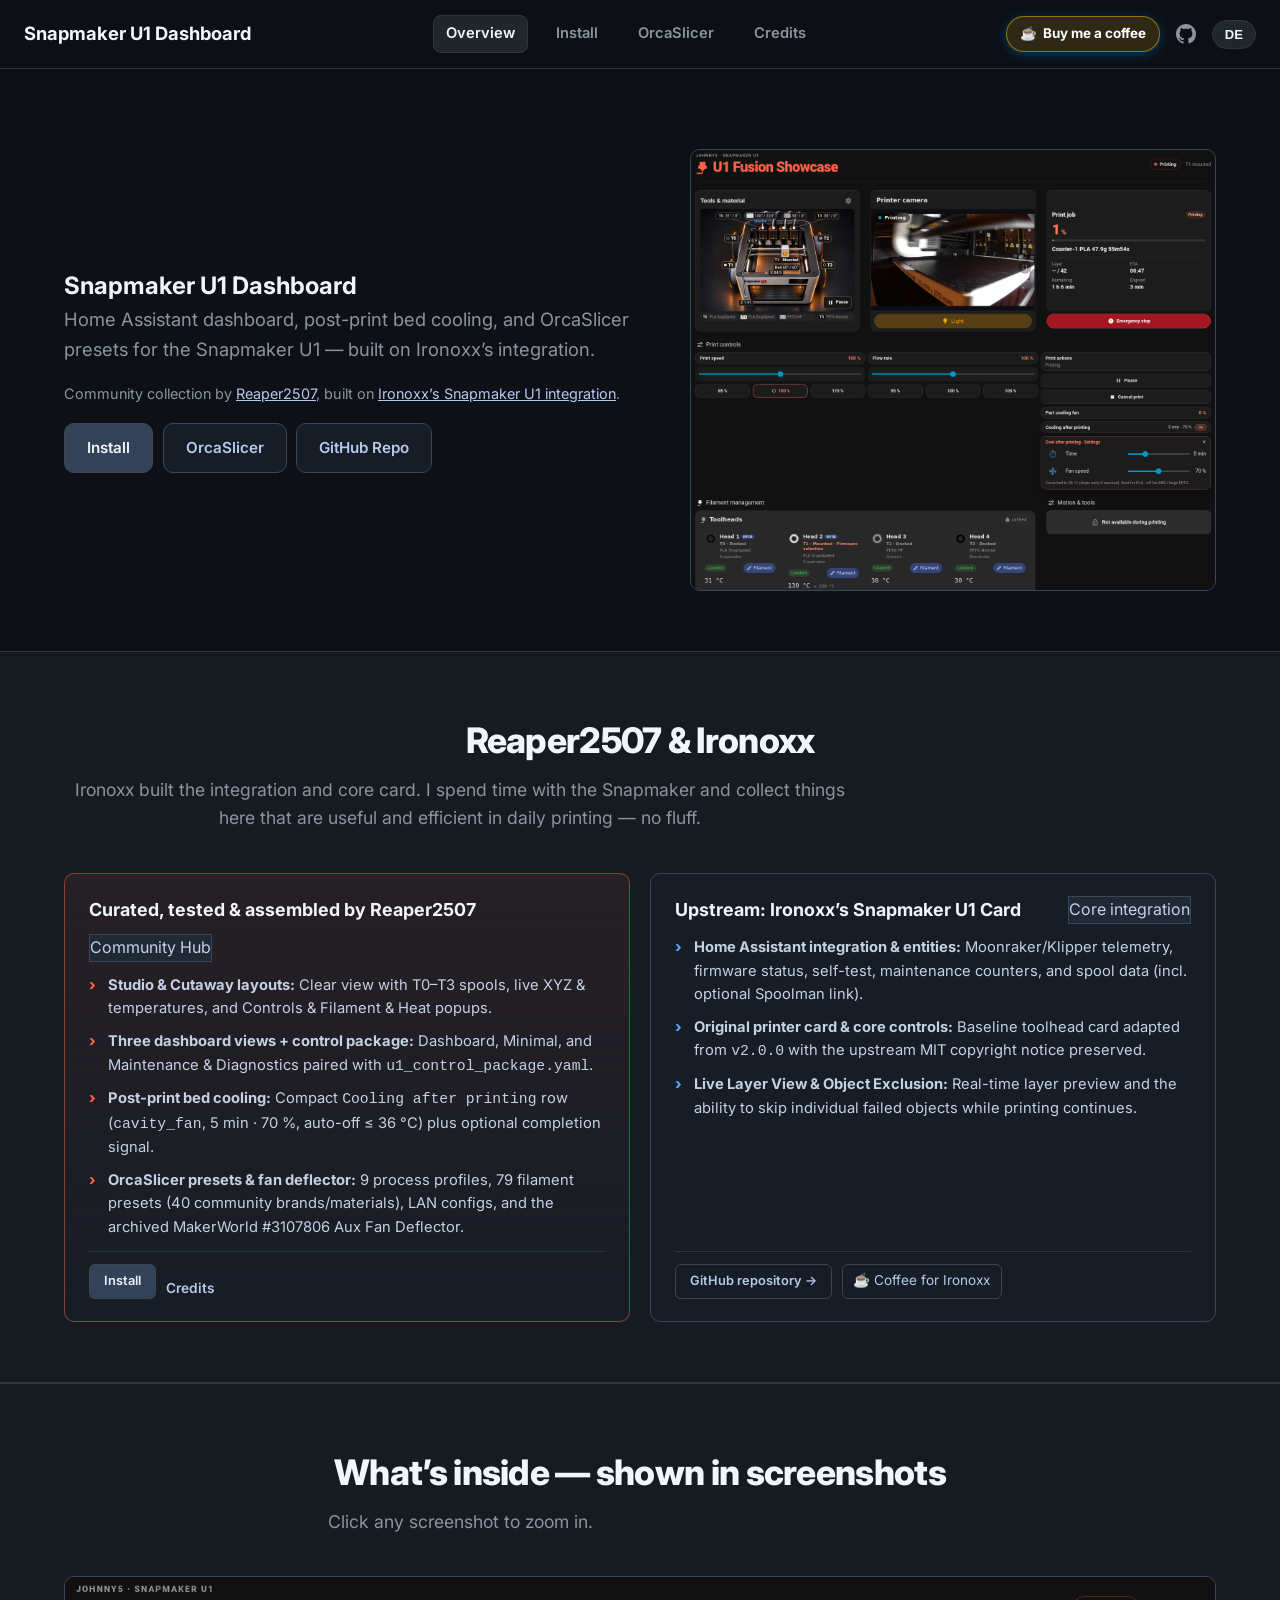
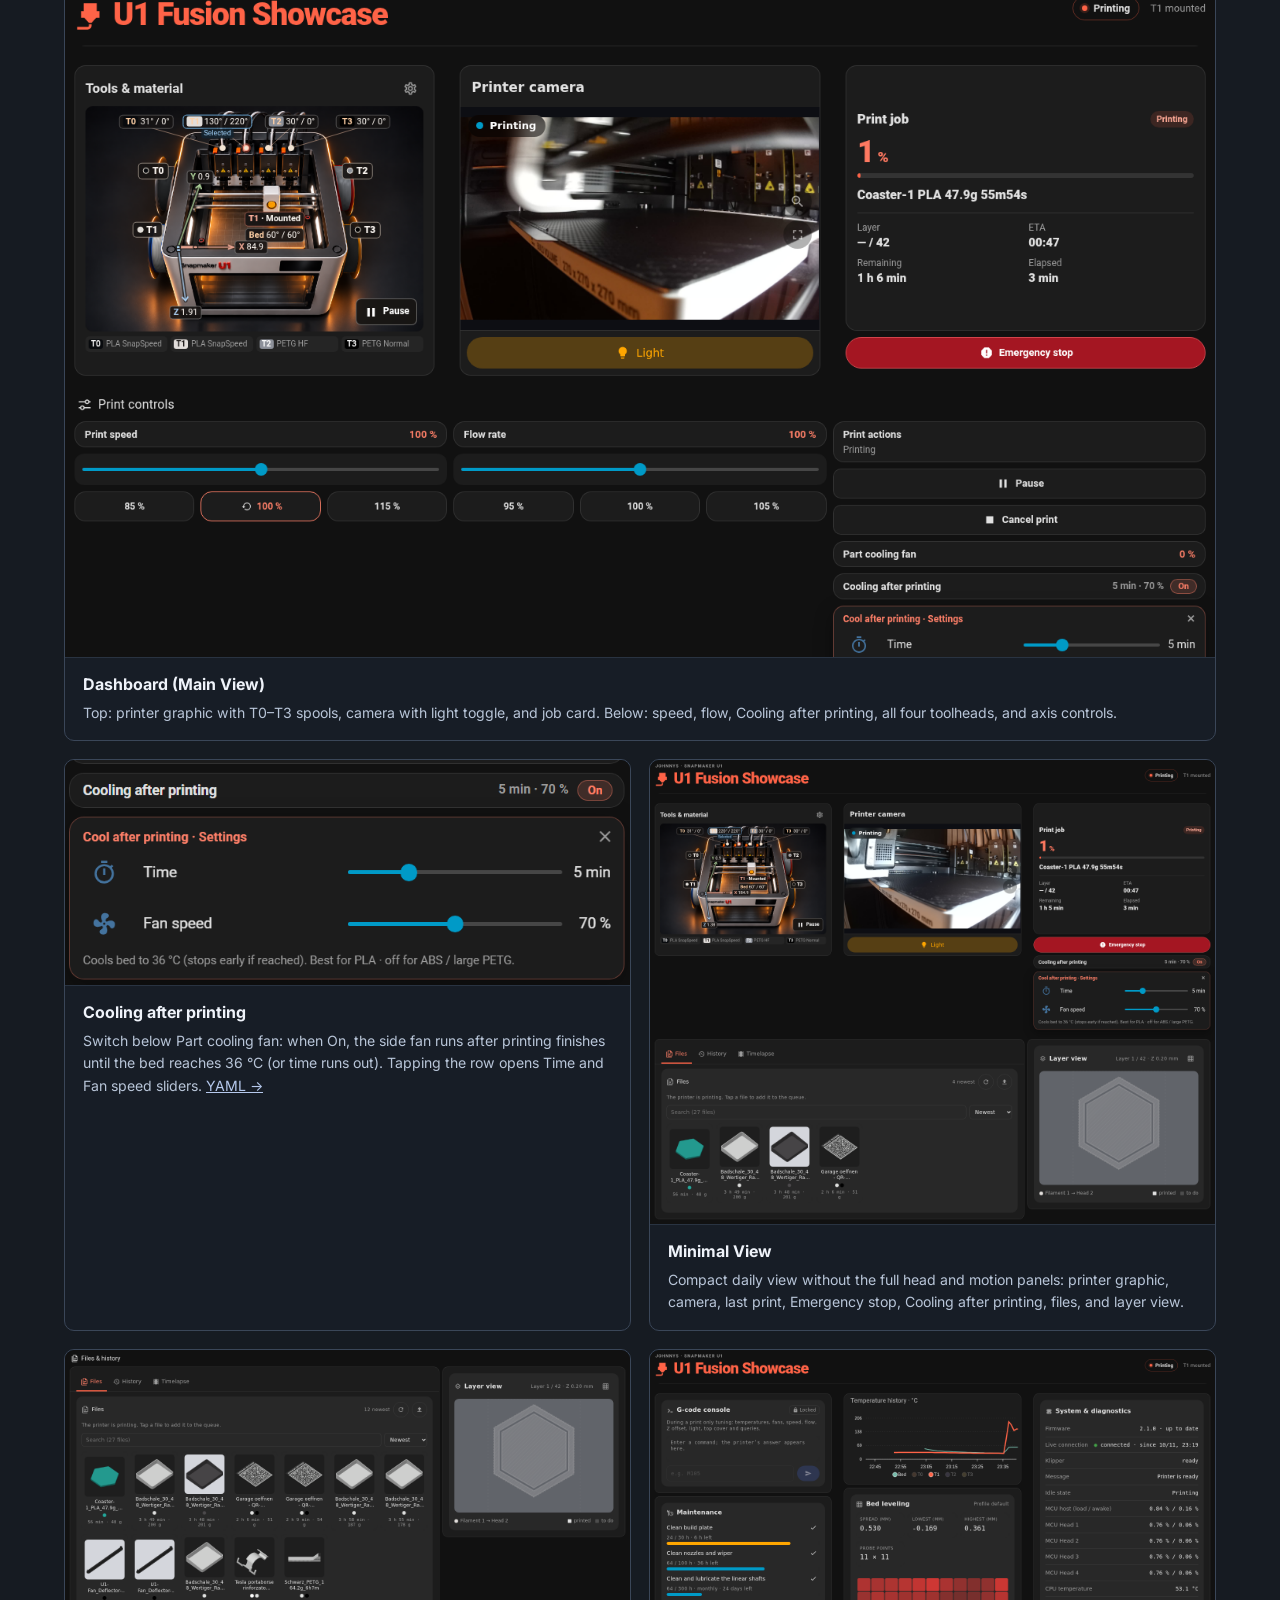
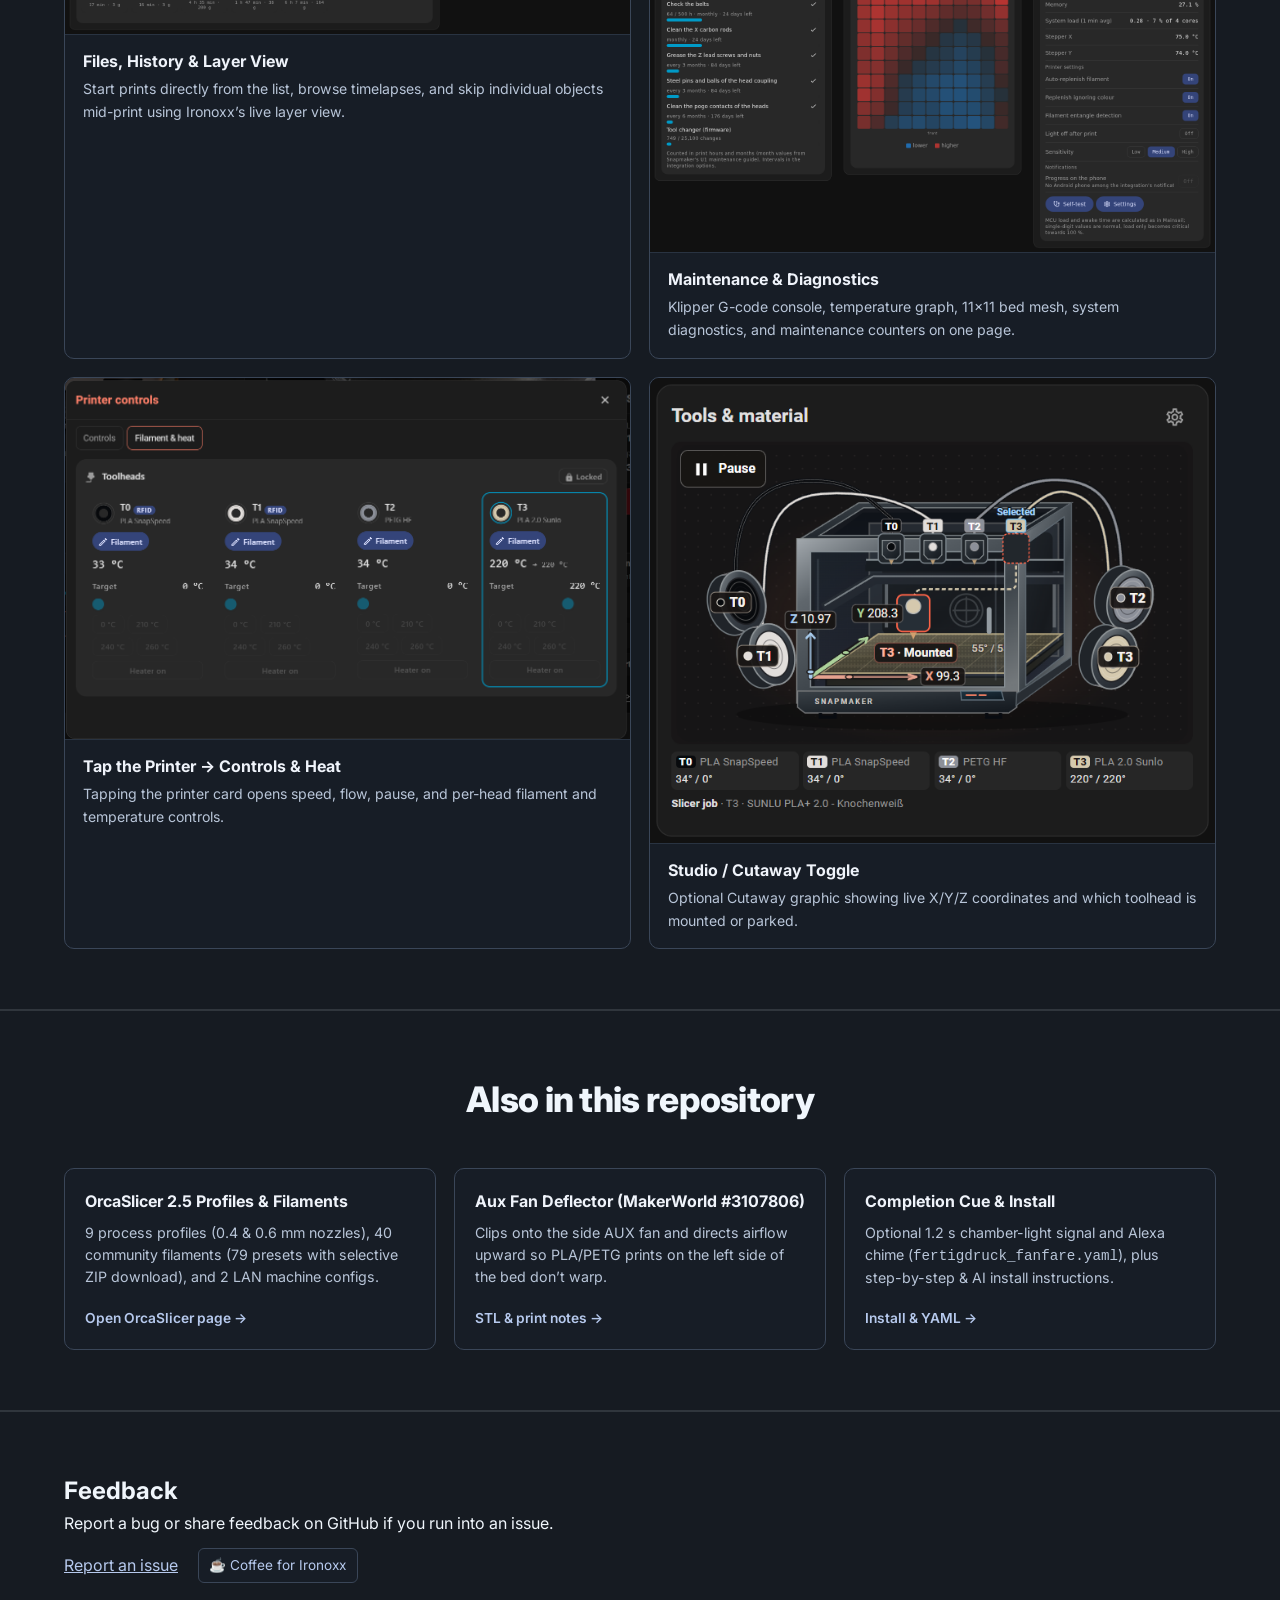
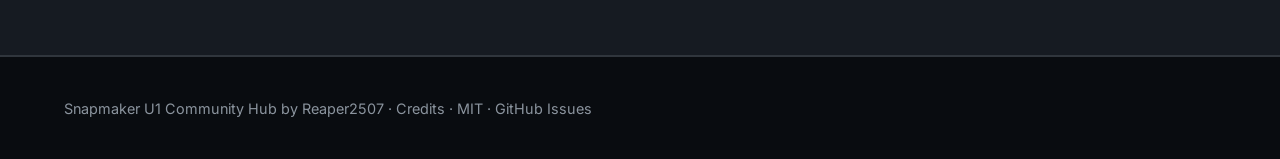
==== commit 7627d838: "Remove redundant inline Ko-fi boxes; keep prominent top-right header coffee button" ====
--- a/docs/index.html
+++ b/docs/index.html
@@ -112,7 +112,7 @@
               <li data-i18n="split-reaper-4"><strong>OrcaSlicer presets &amp; fan deflector:</strong> 9 process profiles, 79 filament presets (40 community brands/materials), LAN configs, and the archived MakerWorld #3107806 Aux Fan Deflector.</li>
             </ul>
             <div class="split-card-actions">
-              <a href="https://ko-fi.com/Reaper2507" target="_blank" rel="noopener noreferrer" class="coffee-link" data-i18n="coffee-maintainer">☕ Support Reaper2507 on Ko-fi</a>
+              <a href="install.html" class="btn btn-primary btn-sm" data-i18n="install-cta">Install</a>
               <a href="credits.html" class="extra-card-link" data-i18n="nav-credits">Credits →</a>
             </div>
           </article>
@@ -255,7 +255,6 @@
         <p data-i18n="support-note">Report a bug, share feedback or buy a coffee if the dashboard or presets saved you time.</p>
         <p class="extra-links">
           <a data-i18n="feedback" href="https://github.com/Reaper2507/snapmaker-u1-homeassistant/issues" target="_blank" rel="noopener noreferrer">Report an issue</a>
-          <a class="coffee-link" href="https://ko-fi.com/Reaper2507" target="_blank" rel="noopener noreferrer" data-i18n="coffee-maintainer">☕ Support Reaper2507 on Ko-fi</a>
           <a class="coffee-link" href="https://ko-fi.com/ironoxx" target="_blank" rel="noopener noreferrer" data-i18n="coffee-ironoxx">☕ Coffee for Ironoxx</a>
         </p>
       </div>
@@ -287,6 +286,6 @@
     </div>
   </footer>
 
-  <script src="app.js?v=20261111_03"></script>
+  <script src="app.js?v=20261112_01"></script>
 </body>
 </html>
